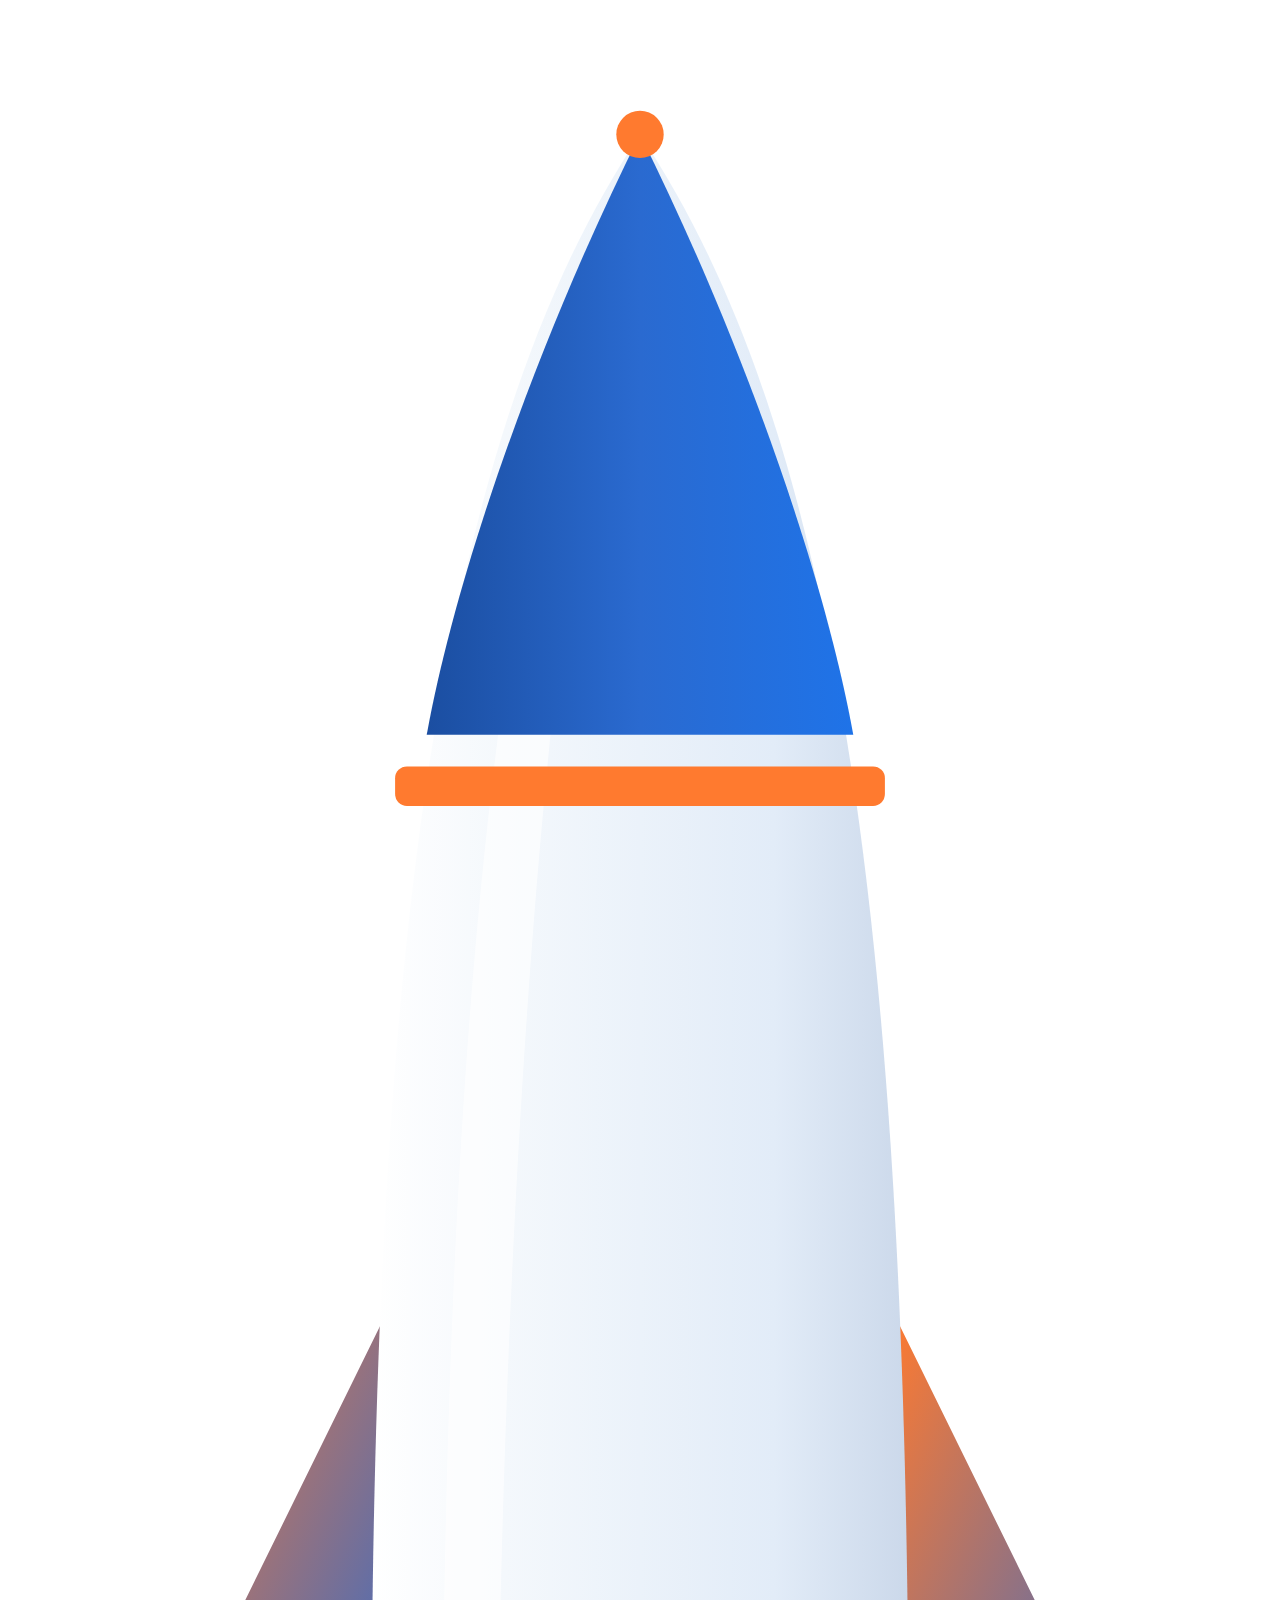
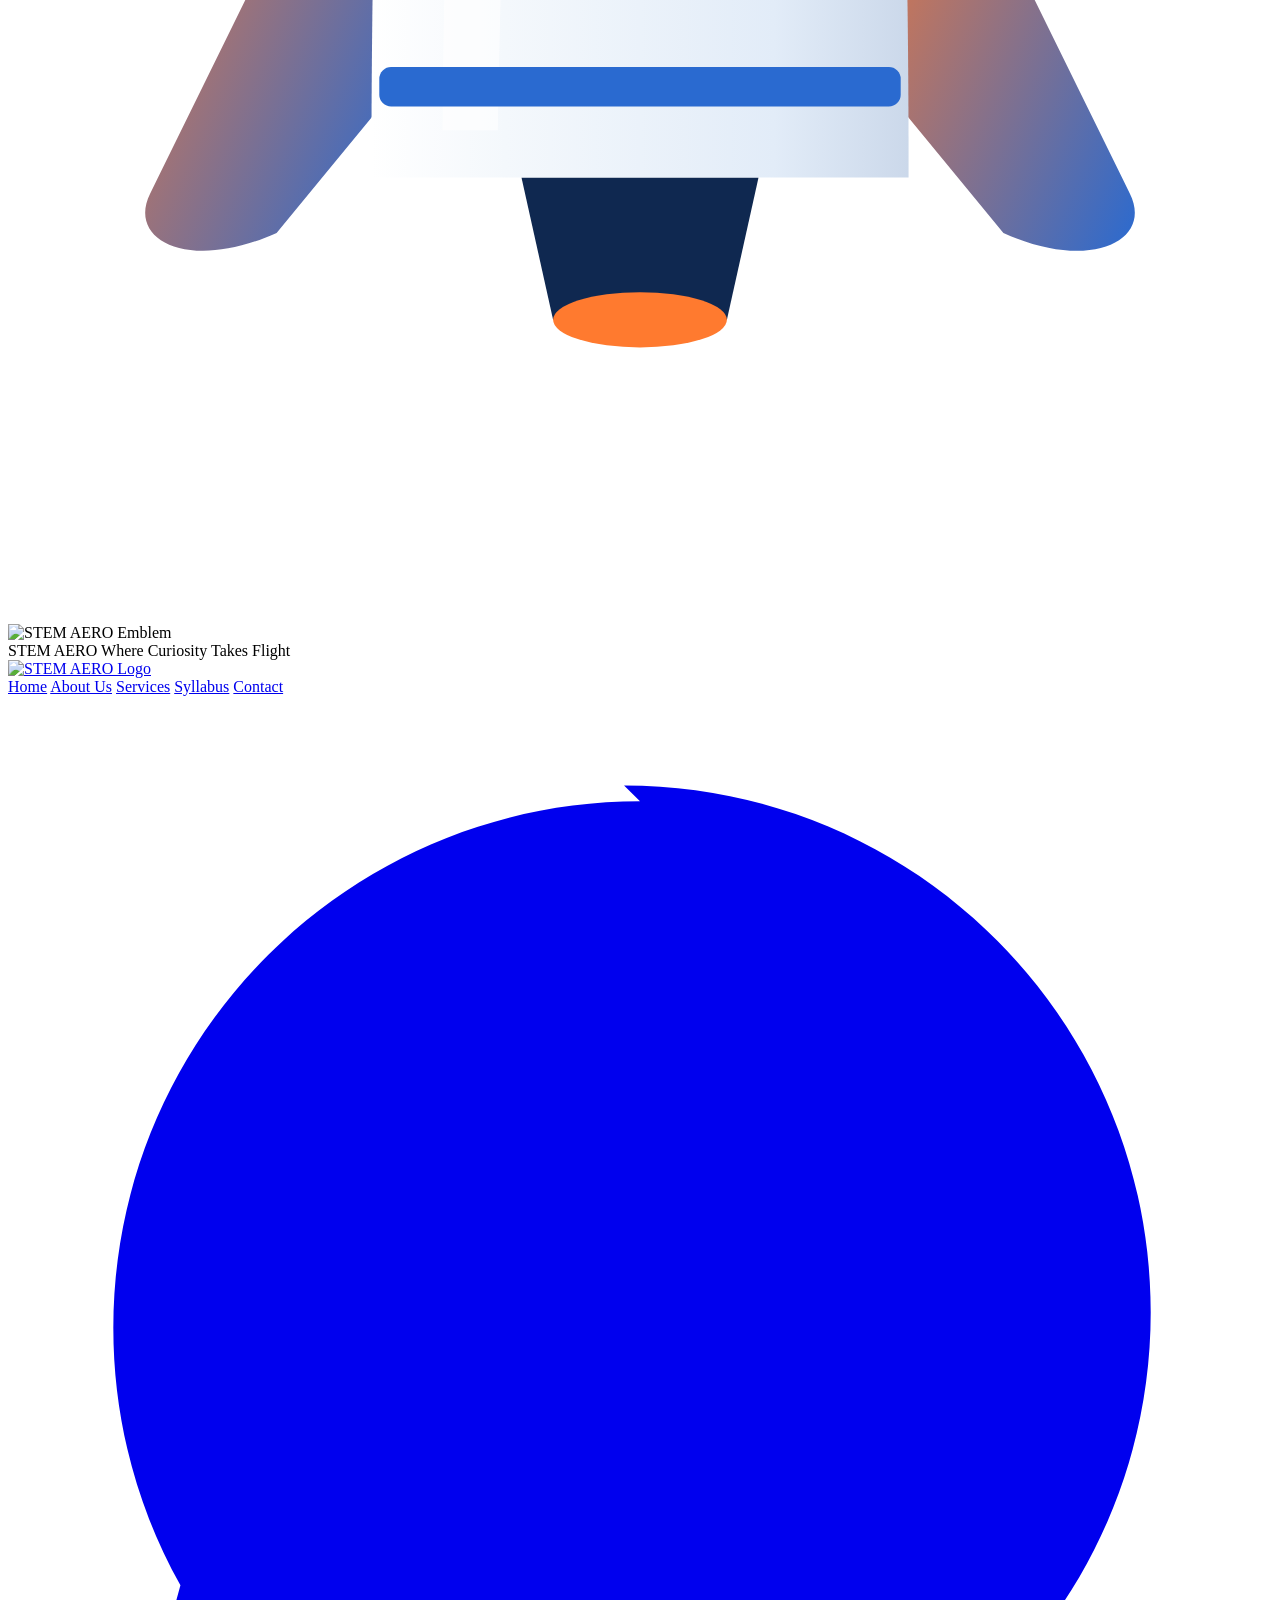
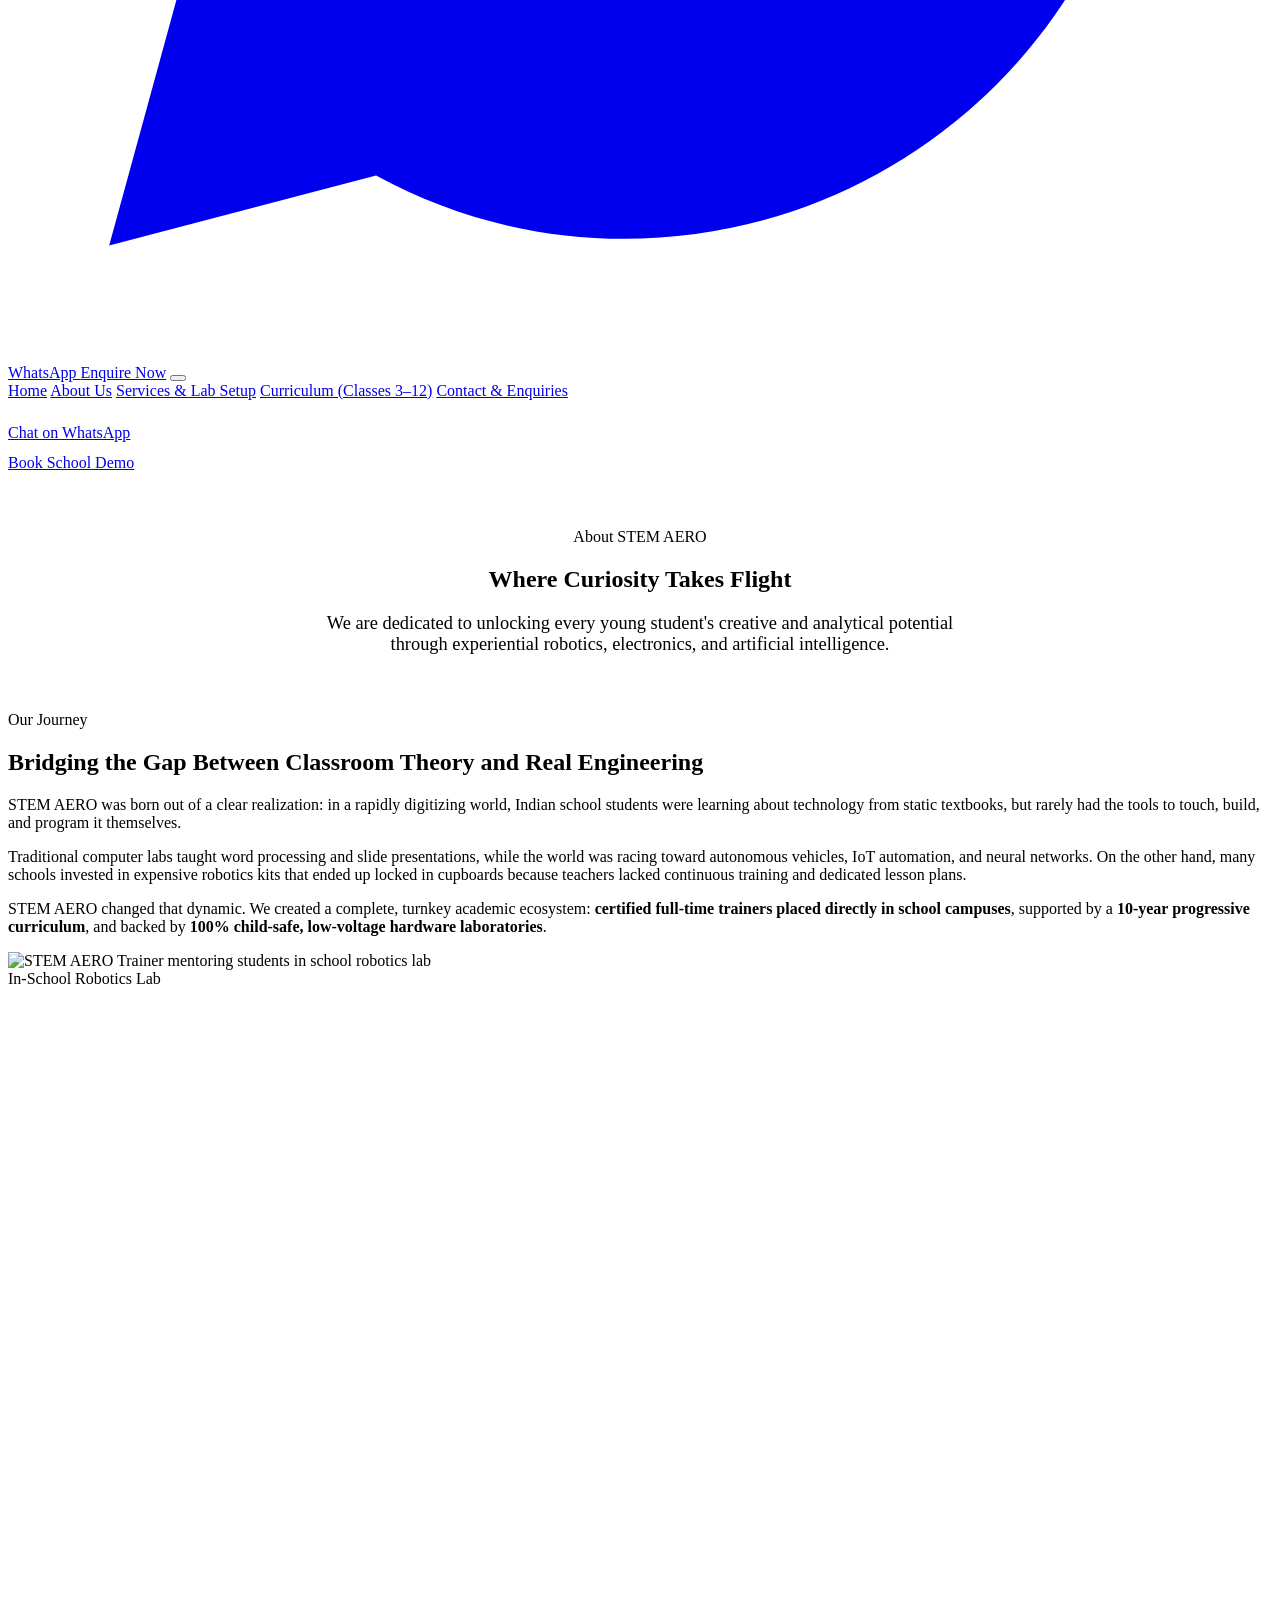
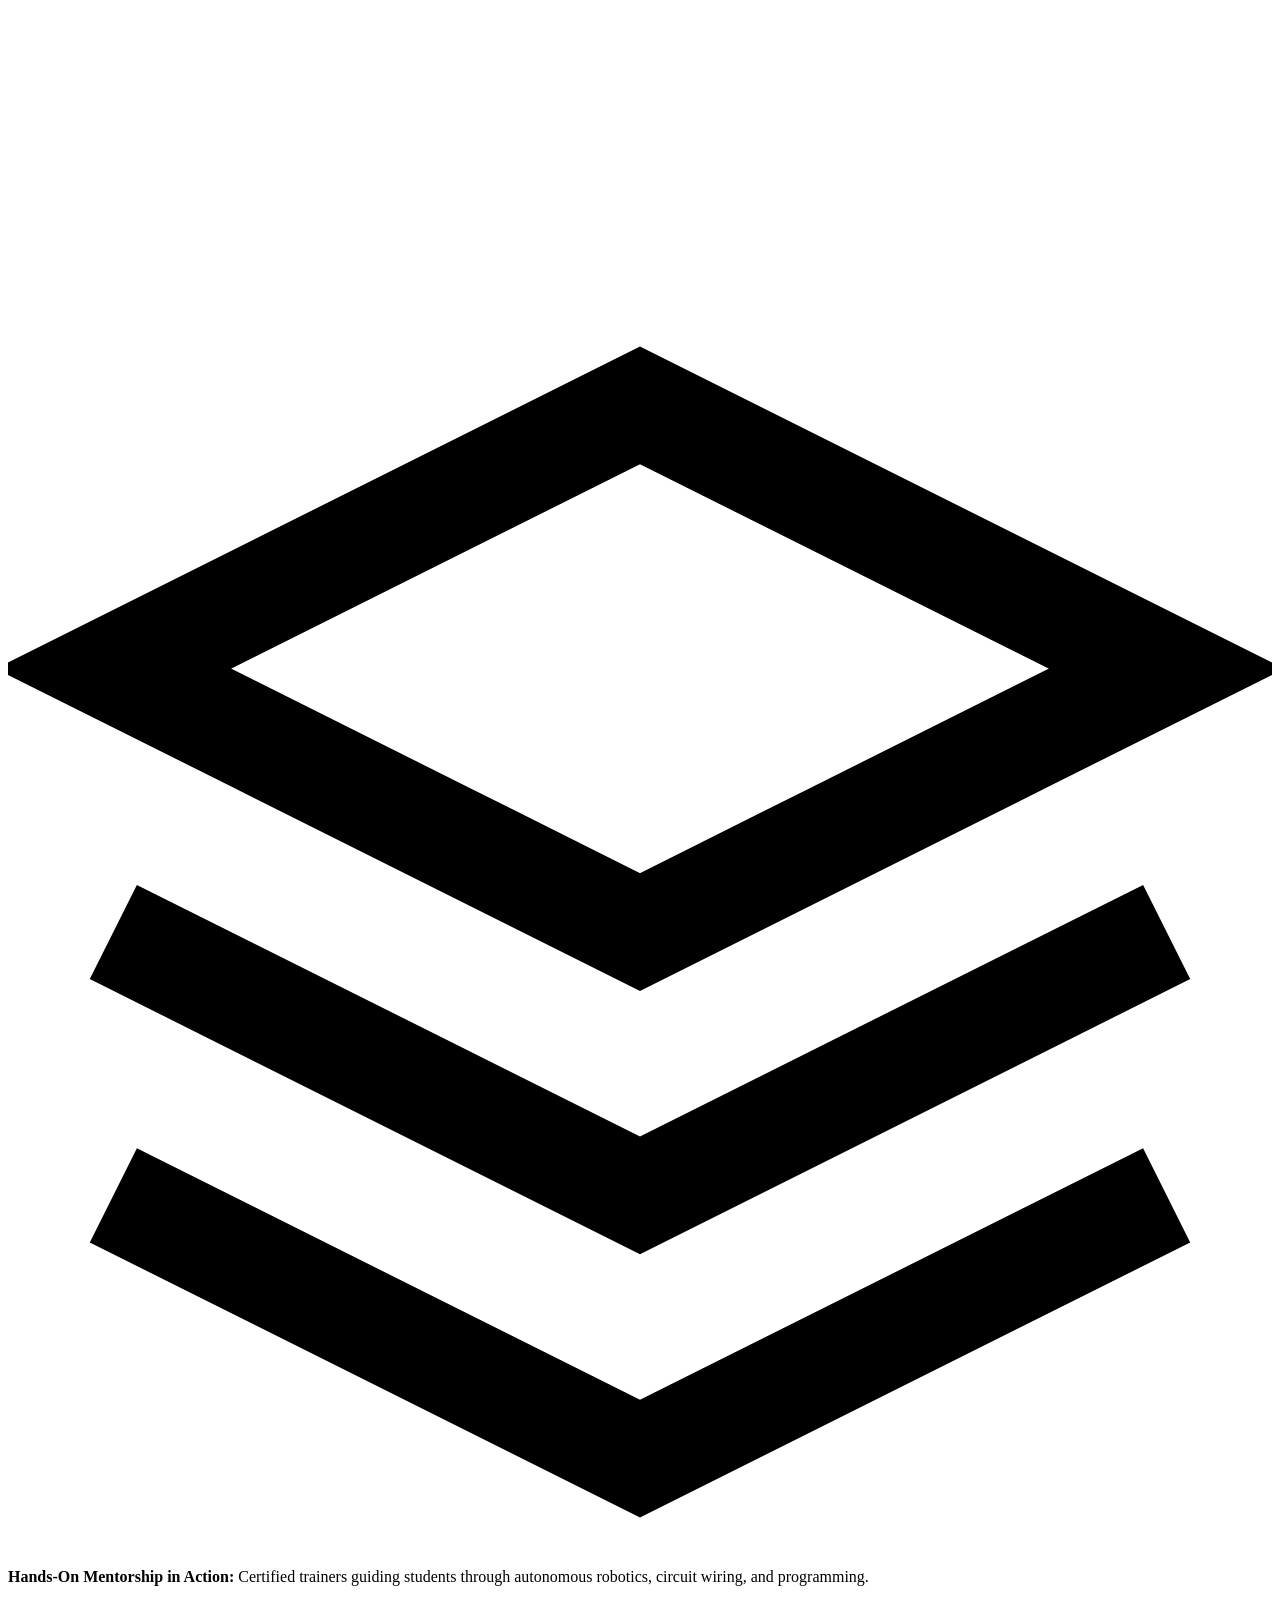
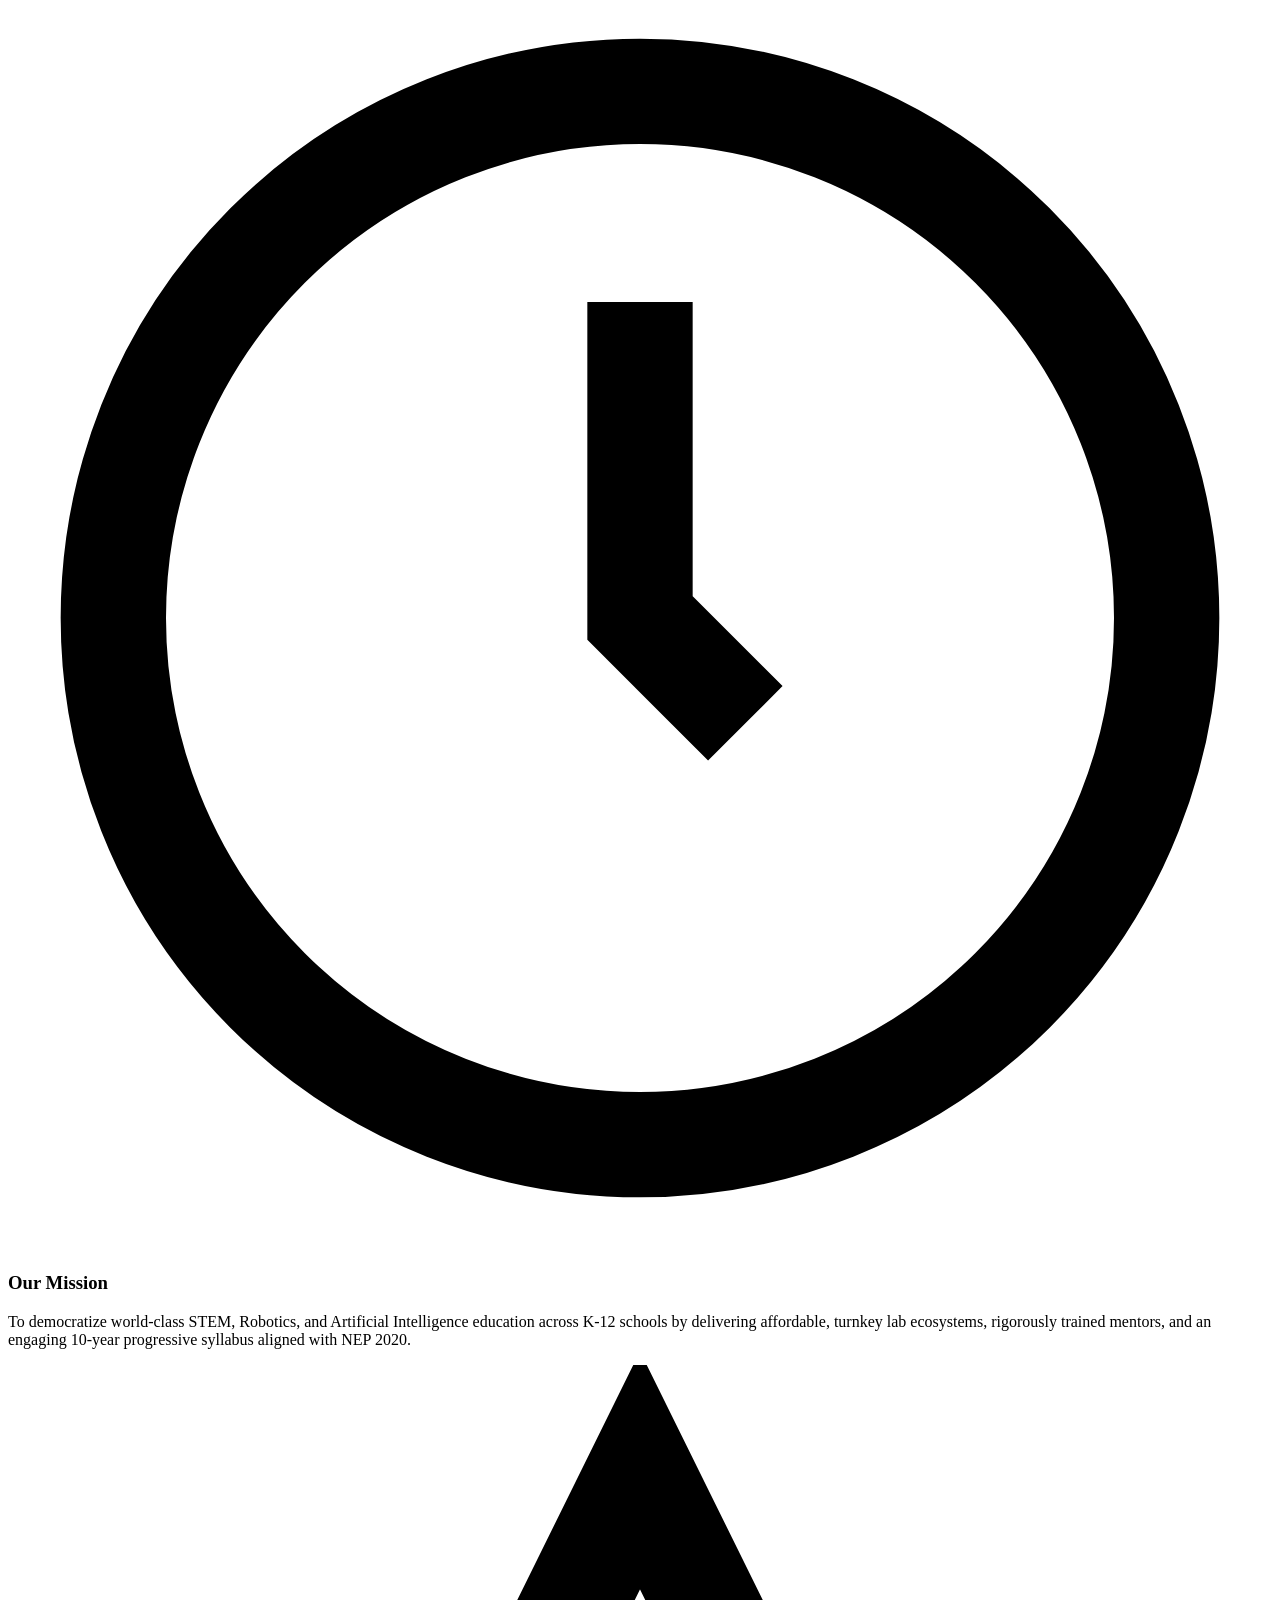
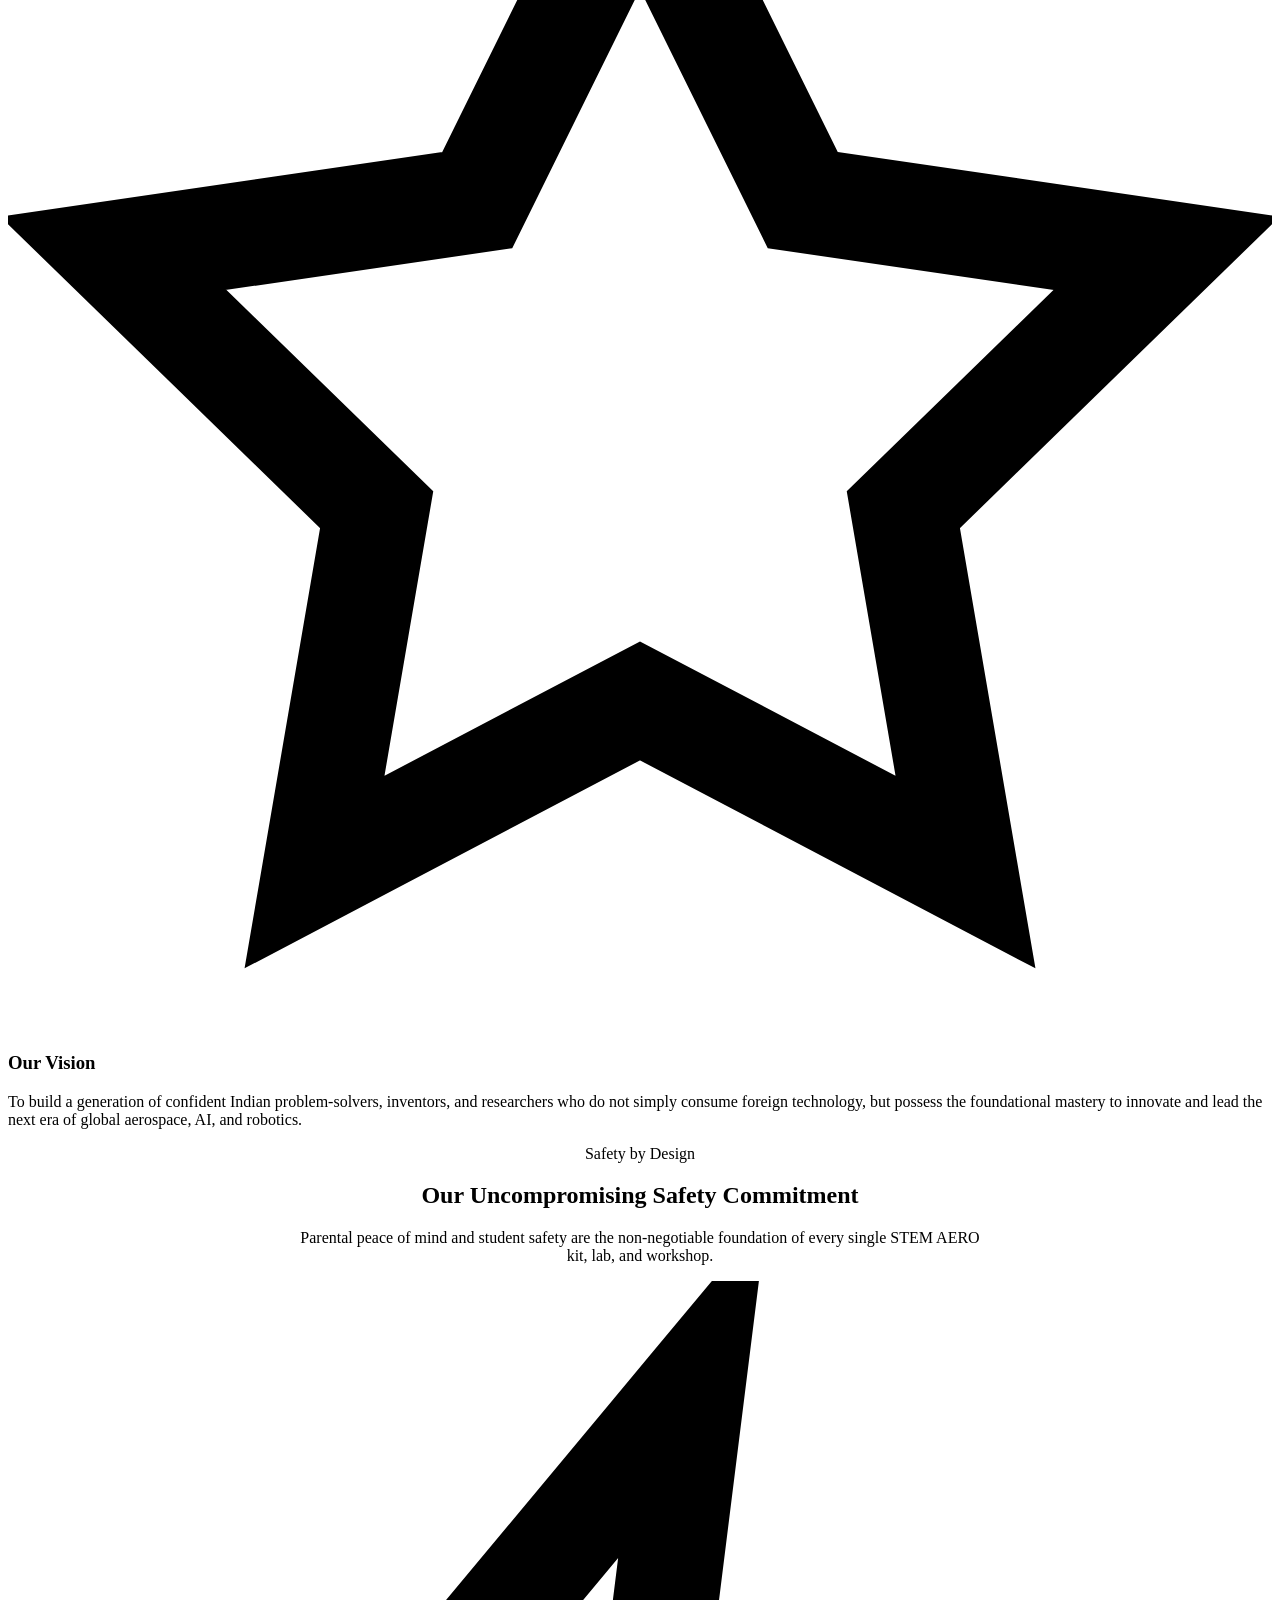
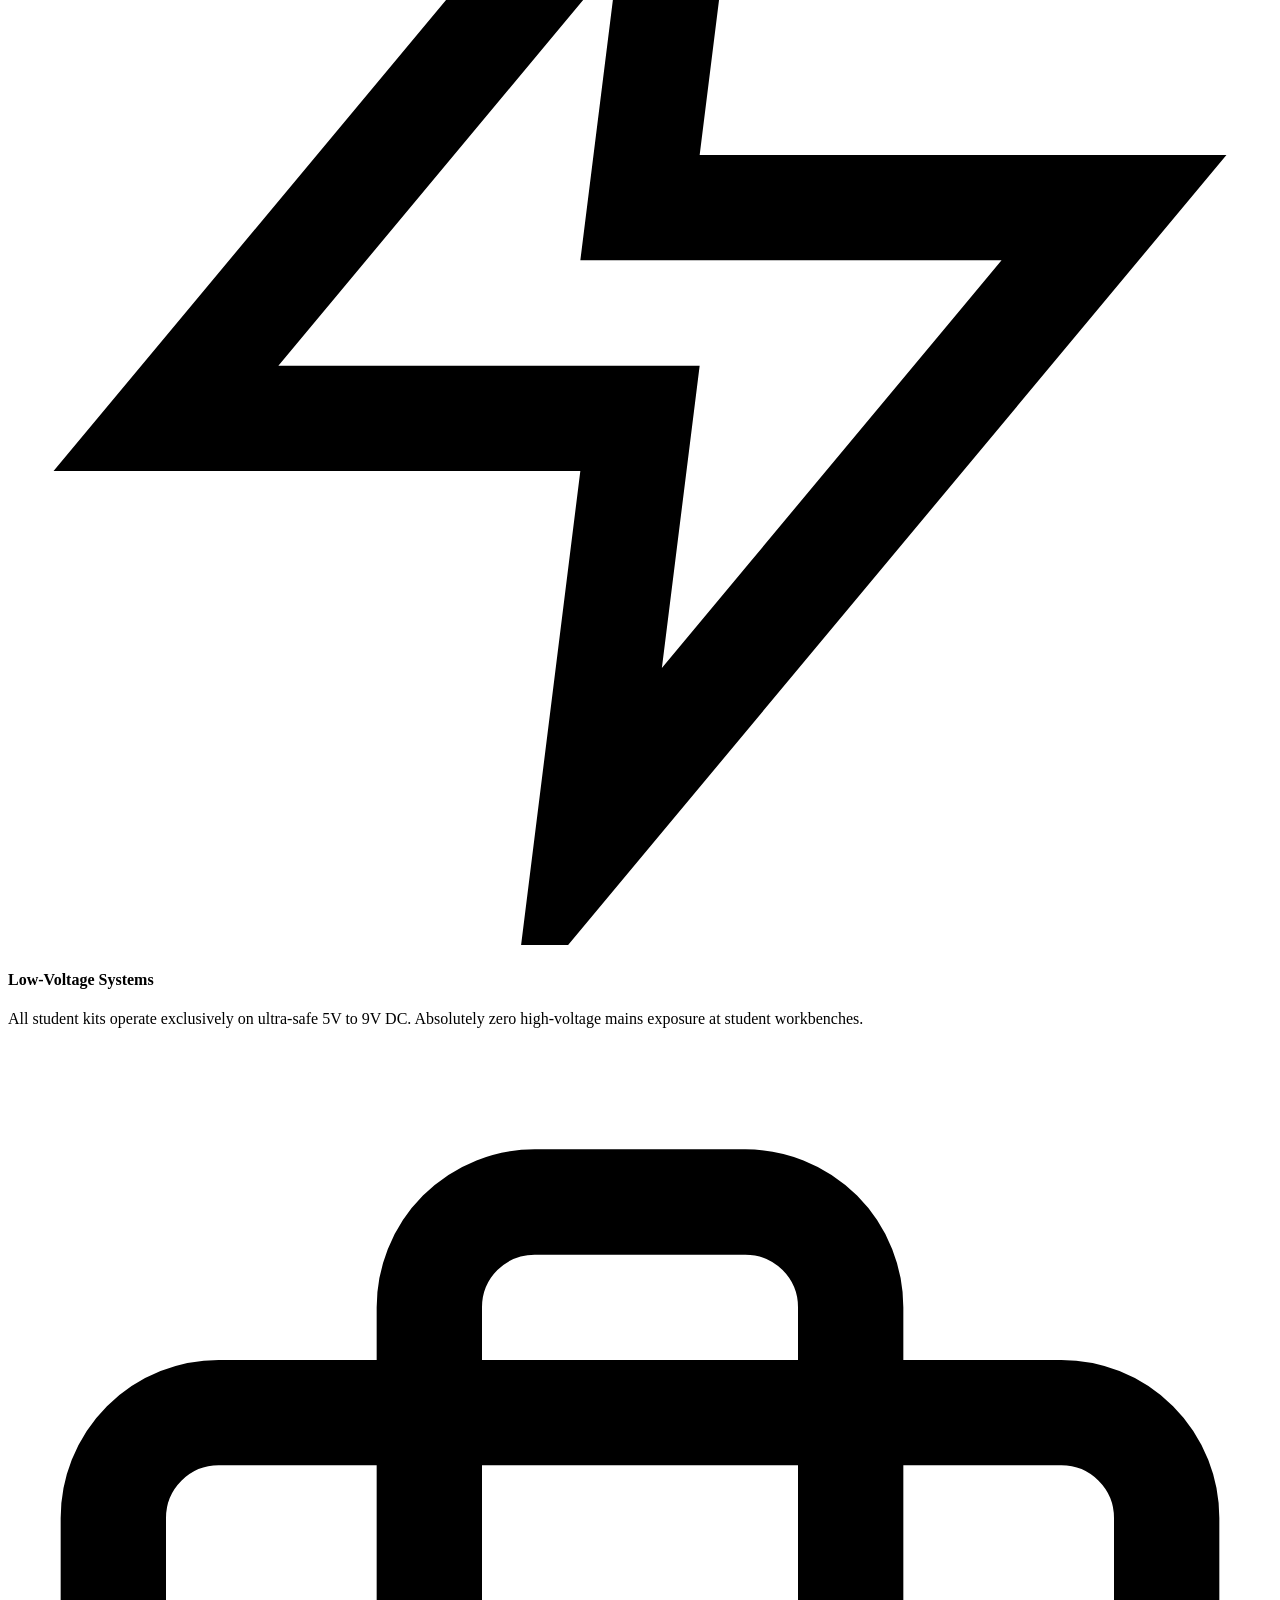
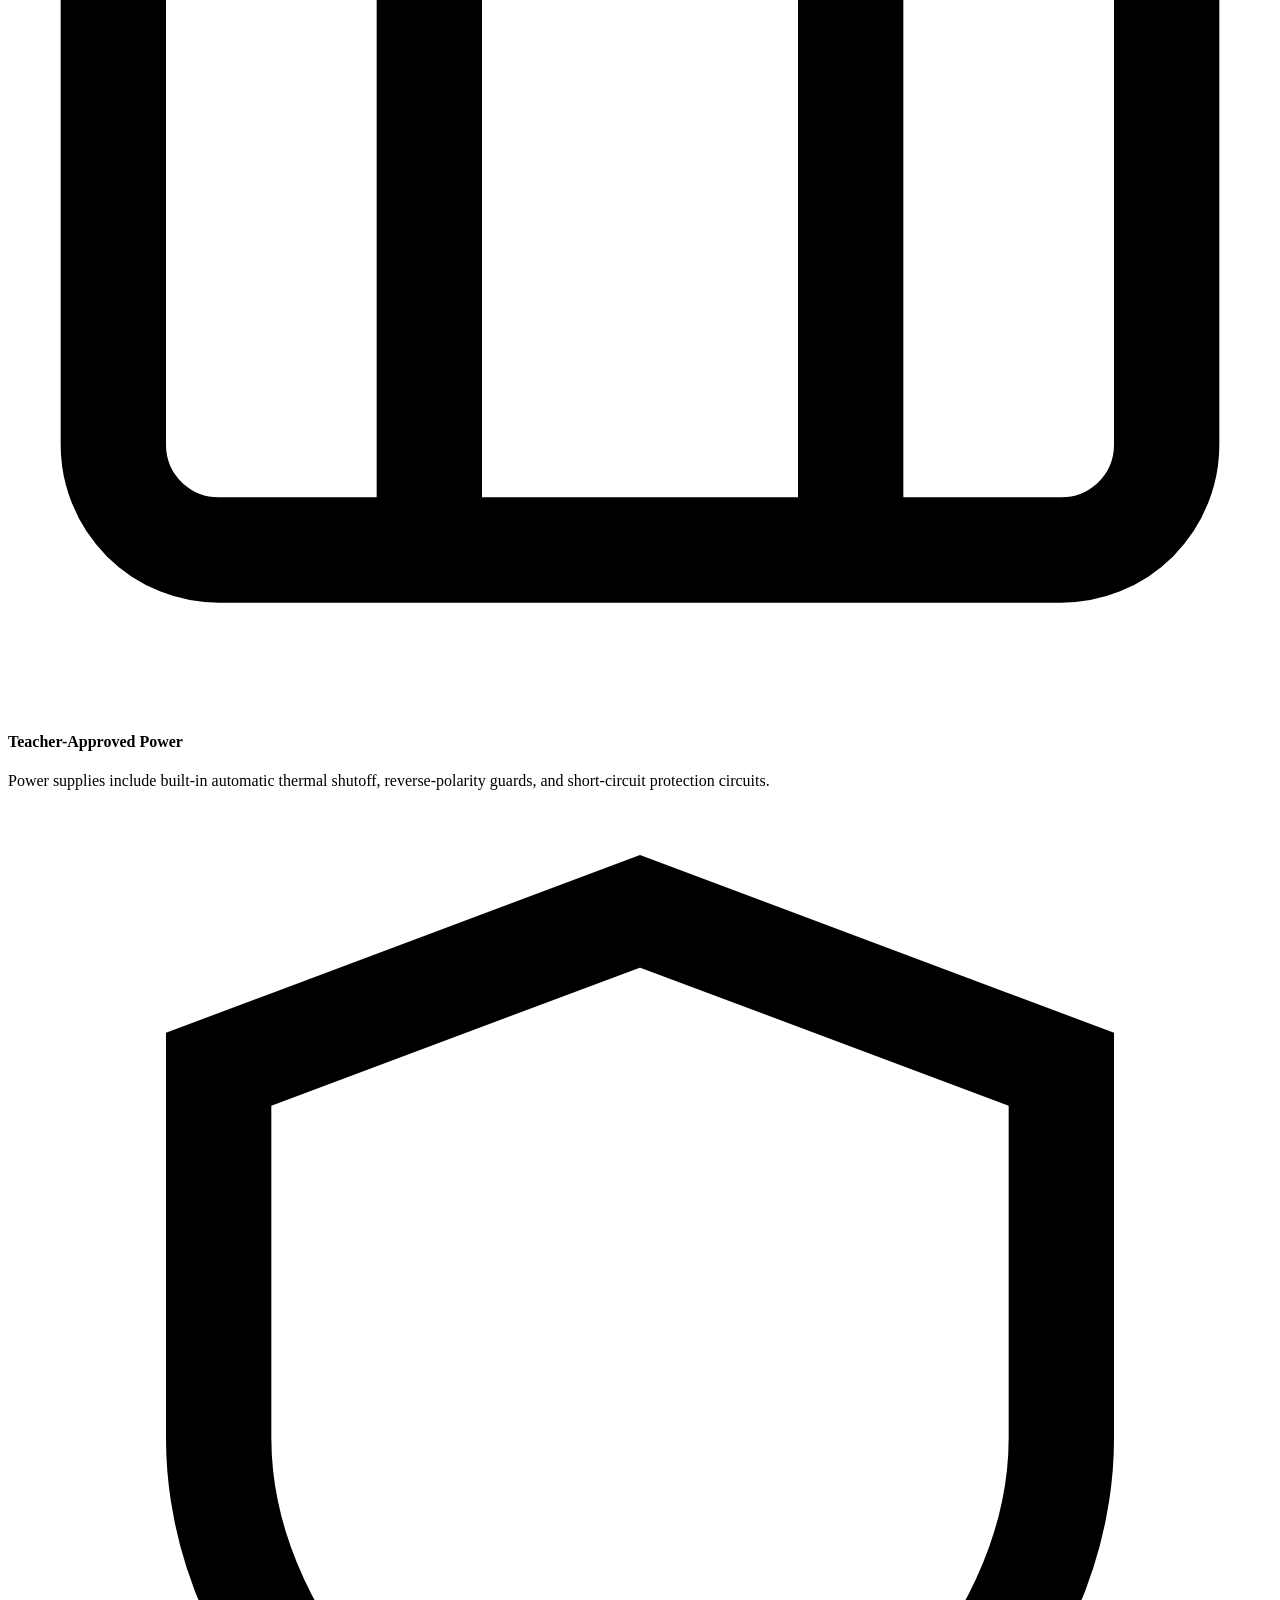
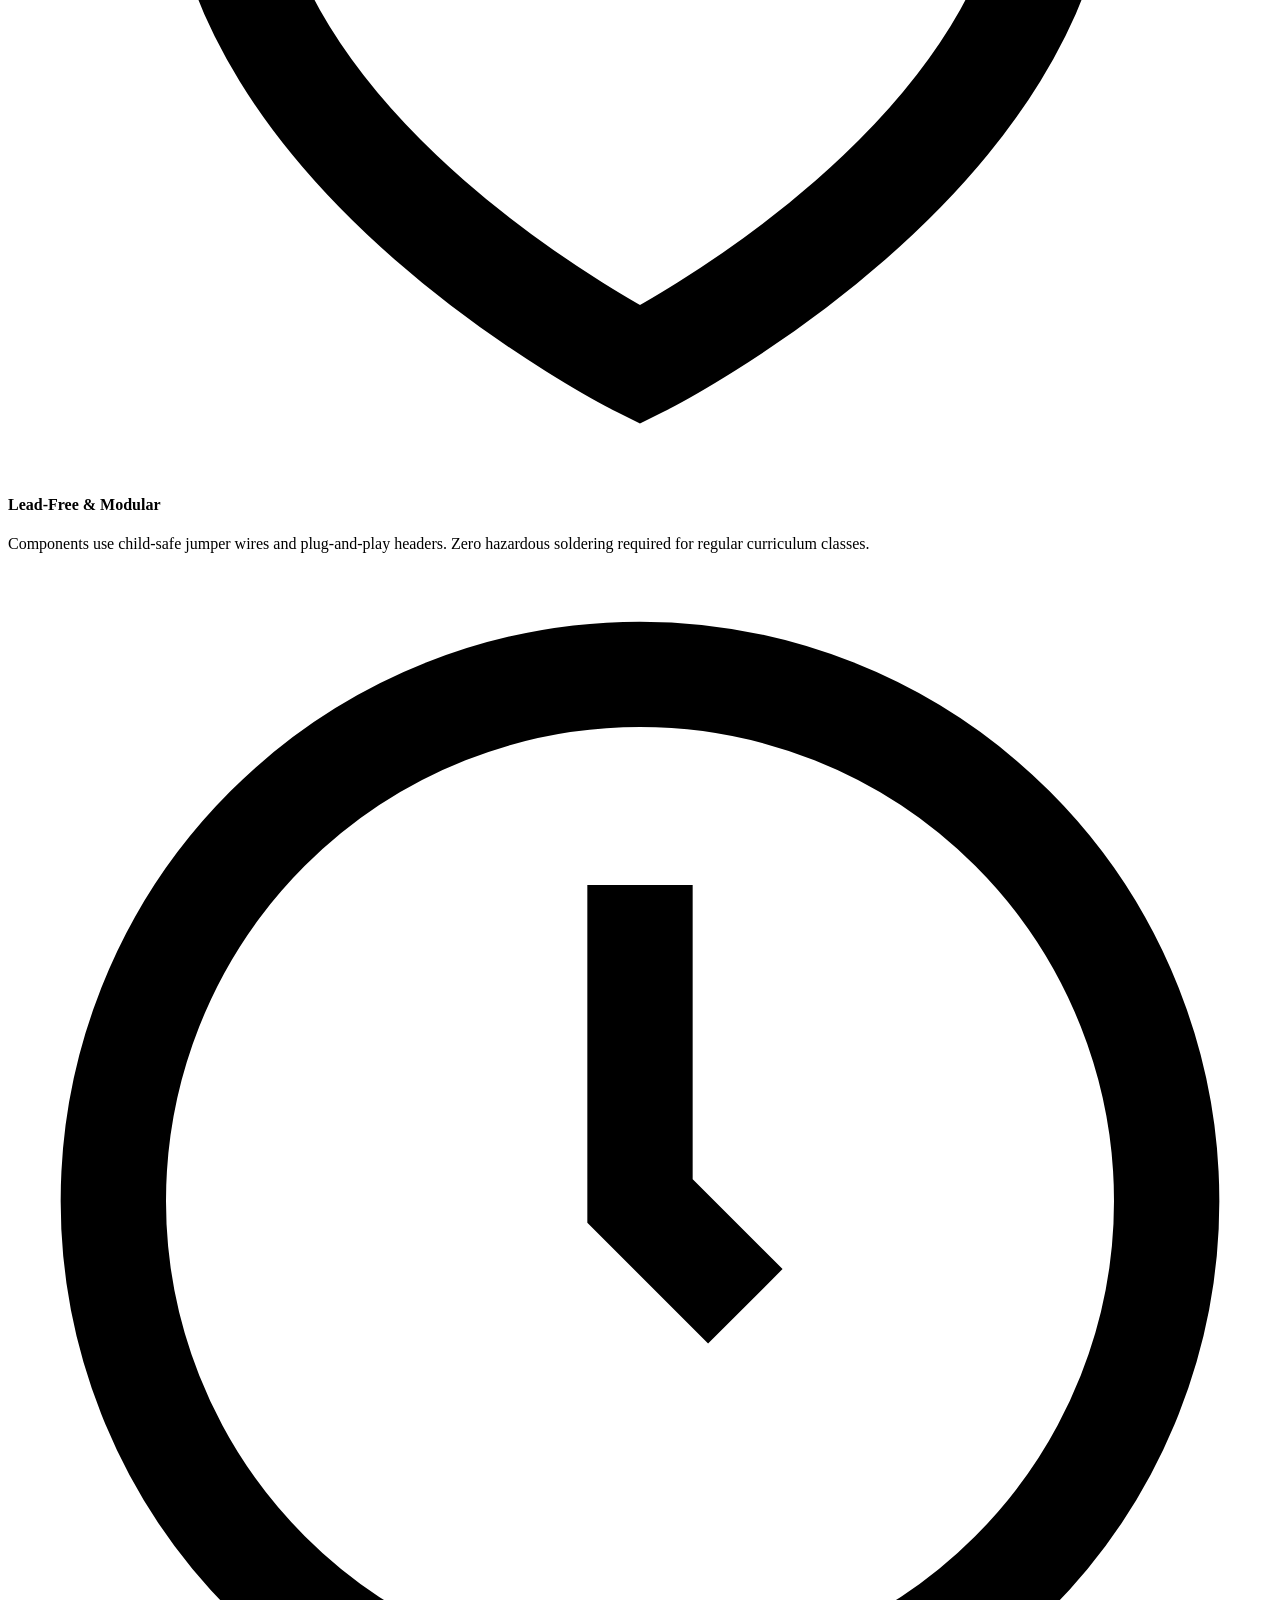
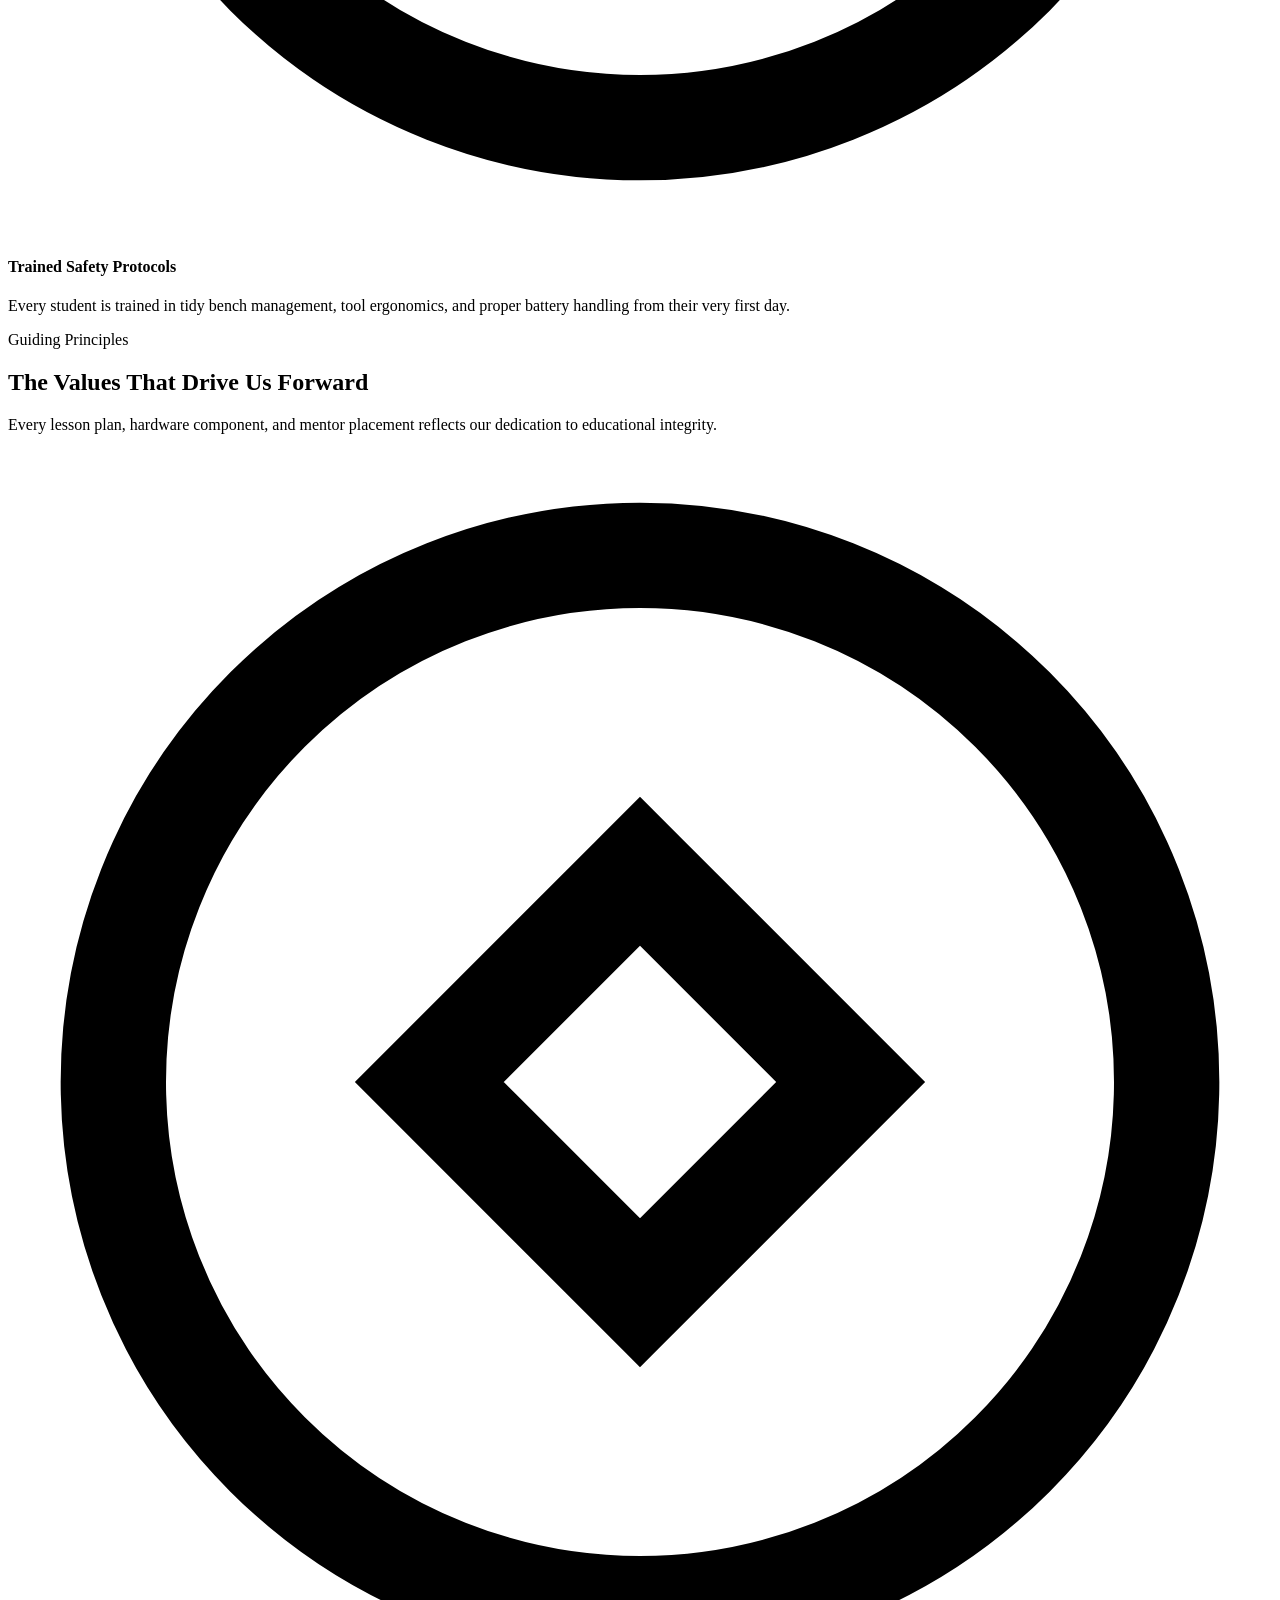
==== about.html @ c4408d40 "Add files via upload" ====
<!DOCTYPE html>
<html lang="en">
<head>
  <meta charset="UTF-8">
  <meta name="viewport" content="width=device-width, initial-scale=1.0">
  <title>About Us | STEM AERO - Where Curiosity Takes Flight</title>
  <meta name="description" content="Learn about STEM AERO's mission, pedagogical vision, safety commitments, and the journey of empowering school students with robotics and AI innovation.">
  <meta name="keywords" content="About STEM AERO, STEM education mission, robotics lab safety, school robotics training, K-12 STEM values">
  <link rel="canonical" href="https://stemaero.online/about.html">

  <!-- Open Graph -->
  <meta property="og:type" content="website">
  <meta property="og:title" content="About STEM AERO | Where Curiosity Takes Flight">
  <meta property="og:description" content="Discover how STEM AERO is transforming K-12 education through safe physical computing, dedicated trainers, and progressive curriculum.">
  <meta property="og:image" content="assets/img/logo.svg">
  <meta property="og:url" content="https://stemaero.online/about.html">

  <!-- Favicon -->
  <link rel="icon" type="image/svg+xml" href="assets/img/logo.svg">

  <!-- Google Fonts -->
  <link rel="preconnect" href="https://fonts.googleapis.com">
  <link rel="preconnect" href="https://fonts.gstatic.com" crossorigin>
  <link href="https://fonts.googleapis.com/css2?family=Inter:wght@400;500;600;700&family=Poppins:wght@600;700;800&display=swap" rel="stylesheet">

  <!-- Custom CSS -->
  <link rel="stylesheet" href="css/style.css">
</head>
<body>

  <!-- ==========================================================================
       PAGE PRELOADER (Simple Rocket Launch with STEM AERO Logo)
       ========================================================================== -->
  <div id="page-preloader" class="page-preloader" aria-hidden="true">
    <div class="rocket-loader-stage">
      <div class="simple-rocket-ship" id="simple-rocket">
        <!-- Thruster Fire at Rocket Base -->
        <div class="rocket-engine-fire">
          <div class="fire-flame-outer"></div>
          <div class="fire-flame-inner"></div>
        </div>

        <!-- Sleek Modern Vector Rocket Ship -->
        <svg class="rocket-svg-graphic" viewBox="0 0 160 280" xmlns="http://www.w3.org/2000/svg">
          <defs>
            <linearGradient id="rocketBodyGrad" x1="0%" y1="0%" x2="100%" y2="0%">
              <stop offset="0%" stop-color="#FFFFFF"/>
              <stop offset="25%" stop-color="#F4F8FC"/>
              <stop offset="75%" stop-color="#E2ECF8"/>
              <stop offset="100%" stop-color="#CBD8EA"/>
            </linearGradient>
            <linearGradient id="rocketNoseGrad" x1="0%" y1="0%" x2="100%" y2="0%">
              <stop offset="0%" stop-color="#1B4EA1"/>
              <stop offset="50%" stop-color="#2A6AD0"/>
              <stop offset="100%" stop-color="#1F73E8"/>
            </linearGradient>
            <linearGradient id="rocketFinGrad" x1="0%" y1="0%" x2="100%" y2="100%">
              <stop offset="0%" stop-color="#FF7A2F"/>
              <stop offset="100%" stop-color="#2A6AD0"/>
            </linearGradient>
          </defs>

          <!-- Modern Swept Delta Fins -->
          <path d="M 48 165 L 18 226 C 15 232, 23 236, 34 231 L 48 214 Z" fill="url(#rocketFinGrad)"/>
          <path d="M 112 165 L 142 226 C 145 232, 137 236, 126 231 L 112 214 Z" fill="url(#rocketFinGrad)"/>

          <!-- Engine Thruster Nozzle -->
          <path d="M 65 224 L 95 224 L 91 242 L 69 242 Z" fill="#0F2850"/>
          <ellipse cx="80" cy="242" rx="11" ry="3.5" fill="#FF7A2F"/>

          <!-- Slender Modern Fuselage Body -->
          <path d="M 80 16 C 56 52, 46 112, 46 224 L 114 224 C 114 112, 104 52, 80 16 Z" fill="url(#rocketBodyGrad)"/>
          
          <!-- Aerodynamic Specular Highlight -->
          <path d="M 80 18 C 66 50, 56 105, 55 218 L 62 218 C 64 105, 73 50, 80 18 Z" fill="#FFFFFF" opacity="0.65"/>

          <!-- Sharp Needle Nose Cone -->
          <path d="M 80 16 C 68 40, 57 70, 53 92 L 107 92 C 103 70, 92 40, 80 16 Z" fill="url(#rocketNoseGrad)"/>
          <circle cx="80" cy="16" r="3" fill="#FF7A2F"/>

          <!-- Modern Minimalist Accent Rings -->
          <rect x="49" y="96" width="62" height="5" rx="1.5" fill="#FF7A2F"/>
          <rect x="47" y="210" width="66" height="5" rx="1.5" fill="#2A6AD0"/>
        </svg>

        <!-- STEM AERO Emblem Badge on Rocket Fuselage -->
        <div class="rocket-fuselage-badge">
          <img src="assets/img/only_logo.svg" alt="STEM AERO Emblem" class="rocket-badge-logo">
        </div>
      </div>

      <!-- Smoke Burst Ring -->
      <div class="rocket-launch-smoke"></div>

      <!-- Tagline & Brand Caption -->
      <div class="rocket-tagline-text">
        <span class="tagline-brand">STEM AERO</span>
        <span class="tagline-sub">Where Curiosity Takes Flight</span>
      </div>
    </div>
  </div>


  <!-- ==========================================================================
       HEADER & NAVIGATION
       ========================================================================== -->
  <header class="navbar" id="top-navbar">
    <div class="container nav-container">
      <a href="index.html" class="brand-link" aria-label="STEM AERO - Home">
        <img src="assets/img/logo.svg" alt="STEM AERO Logo" class="brand-logo-img" width="160" height="52">
      </a>

      <nav class="nav-links" aria-label="Primary Navigation">
        <a href="index.html" class="nav-item">Home</a>
        <a href="about.html" class="nav-item active">About Us</a>
        <a href="services.html" class="nav-item">Services</a>
        <a href="syllabus.html" class="nav-item">Syllabus</a>
        <a href="contact.html" class="nav-item">Contact</a>
      </nav>

      <div class="nav-actions">
        <a href="https://wa.me/918171695355?text=Hello%20STEM%20AERO%2C%20I%20would%20like%20to%20know%20more%20about%20your%20programs." target="_blank" rel="noopener noreferrer" class="btn btn-whatsapp btn-sm">
          <svg viewBox="0 0 24 24" fill="currentColor"><path d="M12.031 6.172c-3.181 0-5.767 2.586-5.768 5.766-.001 1.298.38 2.27 1.019 3.287l-.582 2.128 2.182-.573c.978.58 1.911.928 3.149.929 3.182 0 5.767-2.587 5.768-5.766.001-3.187-2.575-5.771-5.768-5.771zm3.392 8.244c-.144.405-.837.774-1.17.824-.299.045-.677.063-1.092-.069-.252-.08-.575-.187-.988-.365-1.739-.751-2.874-2.502-2.961-2.617-.087-.116-.708-.941-.708-1.793s.448-1.273.607-1.446c.159-.173.346-.217.462-.217l.332.007c.106.005.249-.04.39.299.144.347.491 1.2.534 1.288.043.087.072.188.014.304-.058.116-.087.188-.173.289l-.26.304c-.087.086-.177.18-.076.354.101.174.449.741.964 1.201.662.591 1.221.774 1.394.861.174.086.275.073.376-.044.101-.116.433-.506.549-.68.116-.173.231-.144.39-.086s1.011.477 1.184.564.289.13.332.203c.044.072.044.419-.1.824zm-3.423-12.416c-5.522 0-10 4.478-10 10 0 1.772.463 3.437 1.274 4.885l-1.353 4.943 5.068-1.33c1.402.766 3.003 1.202 4.708 1.202 5.522 0 10-4.478 10-10 0-5.522-4.478-10-10-10z"/></svg>
          WhatsApp
        </a>
        <a href="contact.html" class="btn btn-outline btn-sm">Enquire Now</a>
        <button class="mobile-toggle" aria-label="Toggle mobile menu" aria-expanded="false">
          <span></span>
          <span></span>
          <span></span>
        </button>
      </div>
    </div>

    <!-- Mobile Drawer -->
    <div class="mobile-menu-drawer" aria-label="Mobile Navigation">
      <a href="index.html" class="nav-item">Home</a>
      <a href="about.html" class="nav-item active">About Us</a>
      <a href="services.html" class="nav-item">Services & Lab Setup</a>
      <a href="syllabus.html" class="nav-item">Curriculum (Classes 3–12)</a>
      <a href="contact.html" class="nav-item">Contact & Enquiries</a>
      <div style="margin-top: 1.5rem; display: flex; flex-direction: column; gap: 0.75rem;">
        <a href="https://wa.me/918171695355" target="_blank" rel="noopener noreferrer" class="btn btn-whatsapp">Chat on WhatsApp</a>
        <a href="contact.html" class="btn btn-primary">Book School Demo</a>
      </div>
    </div>
  </header>

  <!-- ==========================================================================
       MAIN CONTENT: ABOUT STEM AERO
       ========================================================================== -->
  <main id="main-content">
    <!-- Breadcrumb & Header Banner -->
    <section class="section section-tint" style="padding-top: 3.5rem; padding-bottom: 3.5rem;">
      <div class="container text-center" style="text-align: center;">
        <span class="badge badge-blue">About STEM AERO</span>
        <h1>Where Curiosity Takes Flight</h1>
        <p style="max-width: 680px; margin: 0 auto; font-size: 1.15rem; color: var(--text-body);">
          We are dedicated to unlocking every young student's creative and analytical potential through experiential robotics, electronics, and artificial intelligence.
        </p>
      </div>
    </section>

    <!-- The Origin Story -->
    <section class="section" aria-label="The STEM AERO Story">
      <div class="container">
        <div class="story-grid">
          <div>
            <span class="badge badge-orange">Our Journey</span>
            <h2>Bridging the Gap Between Classroom Theory and Real Engineering</h2>
            <p class="story-lead">
              STEM AERO was born out of a clear realization: in a rapidly digitizing world, Indian school students were learning about technology from static textbooks, but rarely had the tools to touch, build, and program it themselves.
            </p>
            <p>
              Traditional computer labs taught word processing and slide presentations, while the world was racing toward autonomous vehicles, IoT automation, and neural networks. On the other hand, many schools invested in expensive robotics kits that ended up locked in cupboards because teachers lacked continuous training and dedicated lesson plans.
            </p>
            <p>
              STEM AERO changed that dynamic. We created a complete, turnkey academic ecosystem: <strong>certified full-time trainers placed directly in school campuses</strong>, supported by a <strong>10-year progressive curriculum</strong>, and backed by <strong>100% child-safe, low-voltage hardware laboratories</strong>.
            </p>
          </div>

          <!-- Real Action Photography: School Workshop Action -->
          <div>
            <div class="real-photo-card">
              <div class="real-photo-frame" style="aspect-ratio: 4/3;">
                <img src="assets/img/stem-lab-mentorship.jpg" alt="STEM AERO Trainer mentoring students in school robotics lab" class="real-photo-img" width="700" height="525" loading="lazy">
                <div class="real-photo-badge">
                  <span class="badge-live-pulse"></span>
                  <span>In-School Robotics Lab</span>
                </div>
              </div>
              <div class="real-photo-caption">
                <svg viewBox="0 0 24 24" fill="none" stroke="currentColor" stroke-width="2"><path d="M12 2L2 7l10 5 10-5-10-5z"></path><path d="M2 17l10 5 10-5"></path><path d="M2 12l10 5 10-5"></path></svg>
                <span><strong>Hands-On Mentorship in Action:</strong> Certified trainers guiding students through autonomous robotics, circuit wiring, and programming.</span>
              </div>
            </div>
          </div>
        </div>

        <!-- Mission & Vision Cards -->
        <div class="mission-vision-grid">
          <div class="mv-card mission">
            <div class="mv-icon">
              <svg viewBox="0 0 24 24" fill="none" stroke="currentColor" stroke-width="2"><circle cx="12" cy="12" r="10"></circle><polyline points="12 6 12 12 14 14"></polyline></svg>
            </div>
            <h3>Our Mission</h3>
            <p>
              To democratize world-class STEM, Robotics, and Artificial Intelligence education across K-12 schools by delivering affordable, turnkey lab ecosystems, rigorously trained mentors, and an engaging 10-year progressive syllabus aligned with NEP 2020.
            </p>
          </div>

          <div class="mv-card vision">
            <div class="mv-icon">
              <svg viewBox="0 0 24 24" fill="none" stroke="currentColor" stroke-width="2"><polygon points="12 2 15.09 8.26 22 9.27 17 14.14 18.18 21.02 12 17.77 5.82 21.02 7 14.14 2 9.27 8.91 8.26 12 2"></polygon></svg>
            </div>
            <h3>Our Vision</h3>
            <p>
              To build a generation of confident Indian problem-solvers, inventors, and researchers who do not simply consume foreign technology, but possess the foundational mastery to innovate and lead the next era of global aerospace, AI, and robotics.
            </p>
          </div>
        </div>
      </div>
    </section>

    <!-- ==========================================================================
       SAFETY COMMITMENT (Crucial Section)
       ========================================================================== -->
    <section class="section section-tint" id="safety-commitment" aria-label="Lab Safety Standards">
      <div class="container">
        <div class="safety-box">
          <div style="text-align: center; max-width: 680px; margin: 0 auto;">
            <span class="badge badge-blue">Safety by Design</span>
            <h2>Our Uncompromising Safety Commitment</h2>
            <p style="color: var(--text-body);">
              Parental peace of mind and student safety are the non-negotiable foundation of every single STEM AERO kit, lab, and workshop.
            </p>
          </div>

          <div class="safety-grid">
            <div class="safety-card">
              <div class="safety-card-icon">
                <svg viewBox="0 0 24 24" fill="none" stroke="currentColor" stroke-width="2"><path d="M13 2L3 14h9l-1 8 10-12h-9l1-8z"></path></svg>
              </div>
              <h4 class="safety-card-title">Low-Voltage Systems</h4>
              <p class="safety-card-desc">All student kits operate exclusively on ultra-safe 5V to 9V DC. Absolutely zero high-voltage mains exposure at student workbenches.</p>
            </div>

            <div class="safety-card">
              <div class="safety-card-icon">
                <svg viewBox="0 0 24 24" fill="none" stroke="currentColor" stroke-width="2"><rect x="2" y="7" width="20" height="14" rx="2" ry="2"></rect><path d="M16 21V5a2 2 0 0 0-2-2h-4a2 2 0 0 0-2 2v16"></path></svg>
              </div>
              <h4 class="safety-card-title">Teacher-Approved Power</h4>
              <p class="safety-card-desc">Power supplies include built-in automatic thermal shutoff, reverse-polarity guards, and short-circuit protection circuits.</p>
            </div>

            <div class="safety-card">
              <div class="safety-card-icon">
                <svg viewBox="0 0 24 24" fill="none" stroke="currentColor" stroke-width="2"><path d="M12 22s8-4 8-10V5l-8-3-8 3v7c0 6 8 10 8 10z"></path></svg>
              </div>
              <h4 class="safety-card-title">Lead-Free & Modular</h4>
              <p class="safety-card-desc">Components use child-safe jumper wires and plug-and-play headers. Zero hazardous soldering required for regular curriculum classes.</p>
            </div>

            <div class="safety-card">
              <div class="safety-card-icon">
                <svg viewBox="0 0 24 24" fill="none" stroke="currentColor" stroke-width="2"><circle cx="12" cy="12" r="10"></circle><polyline points="12 6 12 12 14 14"></polyline></svg>
              </div>
              <h4 class="safety-card-title">Trained Safety Protocols</h4>
              <p class="safety-card-desc">Every student is trained in tidy bench management, tool ergonomics, and proper battery handling from their very first day.</p>
            </div>
          </div>
        </div>
      </div>
    </section>

    <!-- Core Values -->
    <section class="section" aria-label="Core Values">
      <div class="container">
        <div class="section-header">
          <span class="badge badge-orange">Guiding Principles</span>
          <h2>The Values That Drive Us Forward</h2>
          <p>Every lesson plan, hardware component, and mentor placement reflects our dedication to educational integrity.</p>
        </div>

        <div class="values-grid">
          <div class="value-card">
            <div class="value-icon">
              <svg viewBox="0 0 24 24" fill="none" stroke="currentColor" stroke-width="2"><circle cx="12" cy="12" r="10"></circle><polygon points="12 8 8 12 12 16 16 12 12 8"></polygon></svg>
            </div>
            <h4>Curiosity First</h4>
            <p style="color: var(--text-muted); font-size: 0.9rem;">We encourage questions, healthy experimentation, and viewing failed prototypes as the most valuable learning steps.</p>
          </div>

          <div class="value-card">
            <div class="value-icon">
              <svg viewBox="0 0 24 24" fill="none" stroke="currentColor" stroke-width="2"><path d="M16 21v-2a4 4 0 0 0-4-4H5a4 4 0 0 0-4 4v2"></path><circle cx="9" cy="7" r="4"></circle><polyline points="16 11 18 13 22 9"></polyline></svg>
            </div>
            <h4>Mentorship Excellence</h4>
            <p style="color: var(--text-muted); font-size: 0.9rem;">Our trainers do not merely lecture; they coach, scaffold complex thinking, and inspire children to push boundaries.</p>
          </div>

          <div class="value-card">
            <div class="value-icon">
              <svg viewBox="0 0 24 24" fill="none" stroke="currentColor" stroke-width="2"><circle cx="12" cy="12" r="10"></circle><line x1="2" y1="12" x2="22" y2="12"></line><path d="M12 2a15.3 15.3 0 0 1 4 10 15.3 15.3 0 0 1-4 10 15.3 15.3 0 0 1-4-10 15.3 15.3 0 0 1 4-10z"></path></svg>
            </div>
            <h4>Inclusive Access</h4>
            <p style="color: var(--text-muted); font-size: 0.9rem;">We believe cutting-edge AI and robotics must be accessible to every school and student, not just high-cost metropolitan institutes.</p>
          </div>
        </div>
      </div>
    </section>

    <!-- Real Action Photography: Team & Lab Setup -->
    <div class="container" style="margin-bottom: 4rem;">
      <div class="real-photo-card">
        <div class="real-photo-frame" style="aspect-ratio: 16/9; max-height: 480px;">
          <img src="assets/img/stem-academic-team.jpg" alt="STEM AERO Academic Mentors and Innovation Lab Setup" class="real-photo-img" width="1200" height="675" loading="lazy">
          <div class="real-photo-badge">
            <span class="badge-live-pulse"></span>
            <span>Certified STEM Mentors</span>
          </div>
        </div>
        <div class="real-photo-caption">
          <svg viewBox="0 0 24 24" fill="none" stroke="currentColor" stroke-width="2"><path d="M17 21v-2a4 4 0 0 0-4-4H5a4 4 0 0 0-4 4v2"></path><circle cx="9" cy="7" r="4"></circle><path d="M23 21v-2a4 4 0 0 0-3-3.87"></path><path d="M16 3.13a4 4 0 0 1 0 7.75"></path></svg>
          <span><strong>STEM AERO Academic Engineering Team:</strong> Full-time certified robotics mentors dedicated to empowering school students with hands-on innovation.</span>
        </div>
      </div>
    </div>

    <!-- Final CTA Banner -->
    <section class="section" style="padding-top: 0;">
      <div class="container">
        <div class="cta-banner-card">
          <span class="badge badge-white">Transform Your School</span>
          <h2>Ready to Ignite Innovation in Your Classrooms?</h2>
          <p>Book an interactive demo session with our academic team or talk directly on WhatsApp to learn how our trainers can support your school this academic year.</p>
          <div class="cta-banner-actions">
            <a href="https://wa.me/918171695355?text=Hello%20STEM%20AERO%2C%20I%20would%20like%20to%20schedule%20a%20discussion%20about%20bringing%20your%20programs%20to%20our%20school." target="_blank" rel="noopener noreferrer" class="btn btn-whatsapp btn-lg">
              <svg viewBox="0 0 24 24" fill="currentColor"><path d="M12.031 6.172c-3.181 0-5.767 2.586-5.768 5.766-.001 1.298.38 2.27 1.019 3.287l-.582 2.128 2.182-.573c.978.58 1.911.928 3.149.929 3.182 0 5.767-2.587 5.768-5.766.001-3.187-2.575-5.771-5.768-5.771zm3.392 8.244c-.144.405-.837.774-1.17.824-.299.045-.677.063-1.092-.069-.252-.08-.575-.187-.988-.365-1.739-.751-2.874-2.502-2.961-2.617-.087-.116-.708-.941-.708-1.793s.448-1.273.607-1.446c.159-.173.346-.217.462-.217l.332.007c.106.005.249-.04.39.299.144.347.491 1.2.534 1.288.043.087.072.188.014.304-.058.116-.087.188-.173.289l-.26.304c-.087.086-.177.18-.076.354.101.174.449.741.964 1.201.662.591 1.221.774 1.394.861.174.086.275.073.376-.044.101-.116.433-.506.549-.68.116-.173.231-.144.39-.086s1.011.477 1.184.564.289.13.332.203c.044.072.044.419-.1.824zm-3.423-12.416c-5.522 0-10 4.478-10 10 0 1.772.463 3.437 1.274 4.885l-1.353 4.943 5.068-1.33c1.402.766 3.003 1.202 4.708 1.202 5.522 0 10-4.478 10-10 0-5.522-4.478-10-10-10z"/></svg>
              Chat on WhatsApp
            </a>
            <a href="contact.html" class="btn btn-outline-white btn-lg">Submit School Enquiry</a>
          </div>
        </div>
      </div>
    </section>
  </main>

  <!-- ==========================================================================
       FOOTER
       ========================================================================== -->
  <footer class="footer">
    <div class="container">
      <div class="footer-grid">
        <div class="footer-brand">
          <a href="index.html" aria-label="STEM AERO Home">
            <img src="assets/img/logo.svg" alt="STEM AERO Logo" class="brand-logo-img" width="160" height="52">
          </a>
          <p class="footer-tagline">"Where Curiosity Takes Flight"</p>
          <p class="footer-desc">
            Empowering K-12 schools across India with hands-on robotics, progressive AI curriculum, certified faculty, and turnkey innovation labs.
          </p>
          <div style="display: flex; gap: 0.5rem; flex-wrap: wrap;">
            <span class="badge badge-white" style="font-size: 0.725rem; margin-bottom: 0;">ATL Style Labs</span>
            <span class="badge badge-white" style="font-size: 0.725rem; margin-bottom: 0;">5V Safe Hardware</span>
          </div>
        </div>

        <div>
          <h4 class="footer-heading">Quick Links</h4>
          <ul class="footer-links-list">
            <li class="footer-link-item"><a href="index.html">Home</a></li>
            <li class="footer-link-item"><a href="about.html">About STEM AERO</a></li>
            <li class="footer-link-item"><a href="services.html">Services & Lab Setup</a></li>
            <li class="footer-link-item"><a href="syllabus.html">Curriculum Overview</a></li>
            <li class="footer-link-item"><a href="contact.html">Contact & Enquiries</a></li>
          </ul>
        </div>

        <div>
          <h4 class="footer-heading">Grade Programs</h4>
          <ul class="footer-links-list">
            <li class="footer-link-item"><a href="syllabus.html#class-3">Classes 3–4 (STEM Explorer)</a></li>
            <li class="footer-link-item"><a href="syllabus.html#class-5">Classes 5–6 (Maker & Coder)</a></li>
            <li class="footer-link-item"><a href="syllabus.html#class-7">Classes 7–8 (Robotics & IoT)</a></li>
            <li class="footer-link-item"><a href="syllabus.html#class-9">Classes 9–10 (AI & Robotics)</a></li>
            <li class="footer-link-item"><a href="syllabus.html#class-11">Classes 11–12 (AI Engineer)</a></li>
          </ul>
        </div>

        <div>
          <h4 class="footer-heading">Get in Touch</h4>
          <div class="footer-contact-item">
            <svg viewBox="0 0 24 24" fill="none" stroke="currentColor" stroke-width="2"><path d="M22 16.92v3a2 2 0 0 1-2.18 2 19.79 19.79 0 0 1-8.63-3.07 19.5 19.5 0 0 1-6-6 19.79 19.79 0 0 1-3.07-8.67A2 2 0 0 1 4.11 2h3a2 2 0 0 1 2 1.72 12.84 12.84 0 0 0 .7 2.81 2 2 0 0 1-.45 2.11L8.09 9.91a16 16 0 0 0 6 6l1.27-1.27a2 2 0 0 1 2.11-.45 12.84 12.84 0 0 0 2.81.7A2 2 0 0 1 22 16.92z"></path></svg>
            <a href="https://wa.me/918171695355" target="_blank" rel="noopener noreferrer" style="color: inherit;">+91 81716 95355</a>
          </div>
          <div class="footer-contact-item">
            <svg viewBox="0 0 24 24" fill="none" stroke="currentColor" stroke-width="2"><path d="M4 4h16c1.1 0 2 .9 2 2v12c0 1.1-.9 2-2 2H4c-1.1 0-2-.9-2-2V6c0-1.1.9-2 2-2z"></path><polyline points="22,6 12,13 2,6"></polyline></svg>
            <a href="mailto:info@stemaero.online" style="color: inherit;">info@stemaero.online</a>
          </div>
          <div class="footer-contact-item">
            <svg viewBox="0 0 24 24" fill="none" stroke="currentColor" stroke-width="2"><path d="M21 10c0 7-9 13-9 13s-9-6-9-13a9 9 0 0 1 18 0z"></path><circle cx="12" cy="10" r="3"></circle></svg>
            <span>Serving Schools across Delhi NCR, UP & Expanding Pan-India</span>
          </div>
        </div>
      </div>

      <div class="footer-bottom">
        <p class="footer-bottom-copy">© 2026 STEM AERO. All rights reserved.</p>
        <p class="footer-bottom-copy">Designed for Excellence in Hands-On K-12 STEM Education.</p>
      </div>
    </div>
  </footer>

  <!-- Floating WhatsApp -->
  <a href="https://wa.me/918171695355?text=Hello%20STEM%20AERO%2C%20I%20would%20like%20to%20know%20more%20about%20your%20programs." class="floating-whatsapp" target="_blank" rel="noopener noreferrer" aria-label="Chat with STEM AERO on WhatsApp">
    <svg viewBox="0 0 24 24" fill="currentColor"><path d="M12.031 6.172c-3.181 0-5.767 2.586-5.768 5.766-.001 1.298.38 2.27 1.019 3.287l-.582 2.128 2.182-.573c.978.58 1.911.928 3.149.929 3.182 0 5.767-2.587 5.768-5.766.001-3.187-2.575-5.771-5.768-5.771zm3.392 8.244c-.144.405-.837.774-1.17.824-.299.045-.677.063-1.092-.069-.252-.08-.575-.187-.988-.365-1.739-.751-2.874-2.502-2.961-2.617-.087-.116-.708-.941-.708-1.793s.448-1.273.607-1.446c.159-.173.346-.217.462-.217l.332.007c.106.005.249-.04.39.299.144.347.491 1.2.534 1.288.043.087.072.188.014.304-.058.116-.087.188-.173.289l-.26.304c-.087.086-.177.18-.076.354.101.174.449.741.964 1.201.662.591 1.221.774 1.394.861.174.086.275.073.376-.044.101-.116.433-.506.549-.68.116-.173.231-.144.39-.086s1.011.477 1.184.564.289.13.332.203c.044.072.044.419-.1.824zm-3.423-12.416c-5.522 0-10 4.478-10 10 0 1.772.463 3.437 1.274 4.885l-1.353 4.943 5.068-1.33c1.402.766 3.003 1.202 4.708 1.202 5.522 0 10-4.478 10-10 0-5.522-4.478-10-10-10z"/></svg>
    <span class="floating-whatsapp-tooltip">Chat with us on WhatsApp</span>
  </a>

  <!-- Core JavaScript -->
  <script src="js/script.js"></script>
</body>
</html>
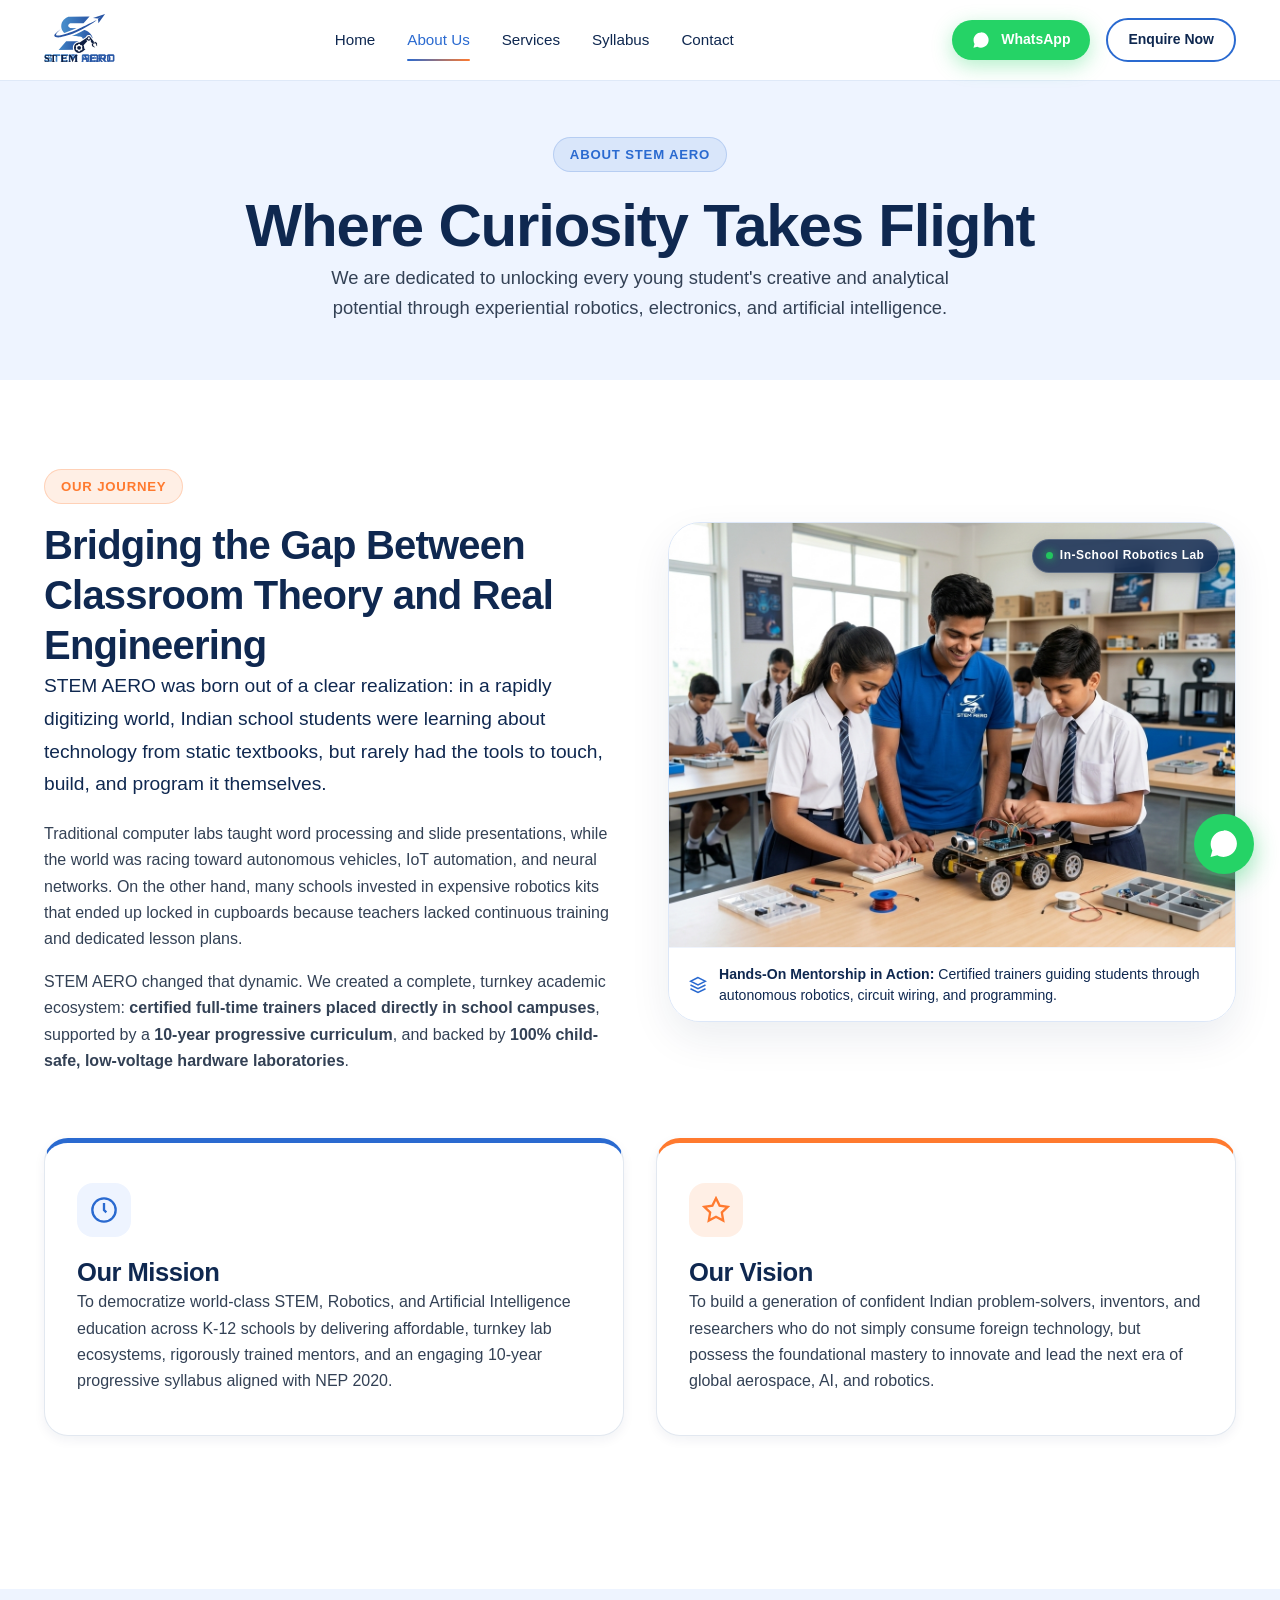
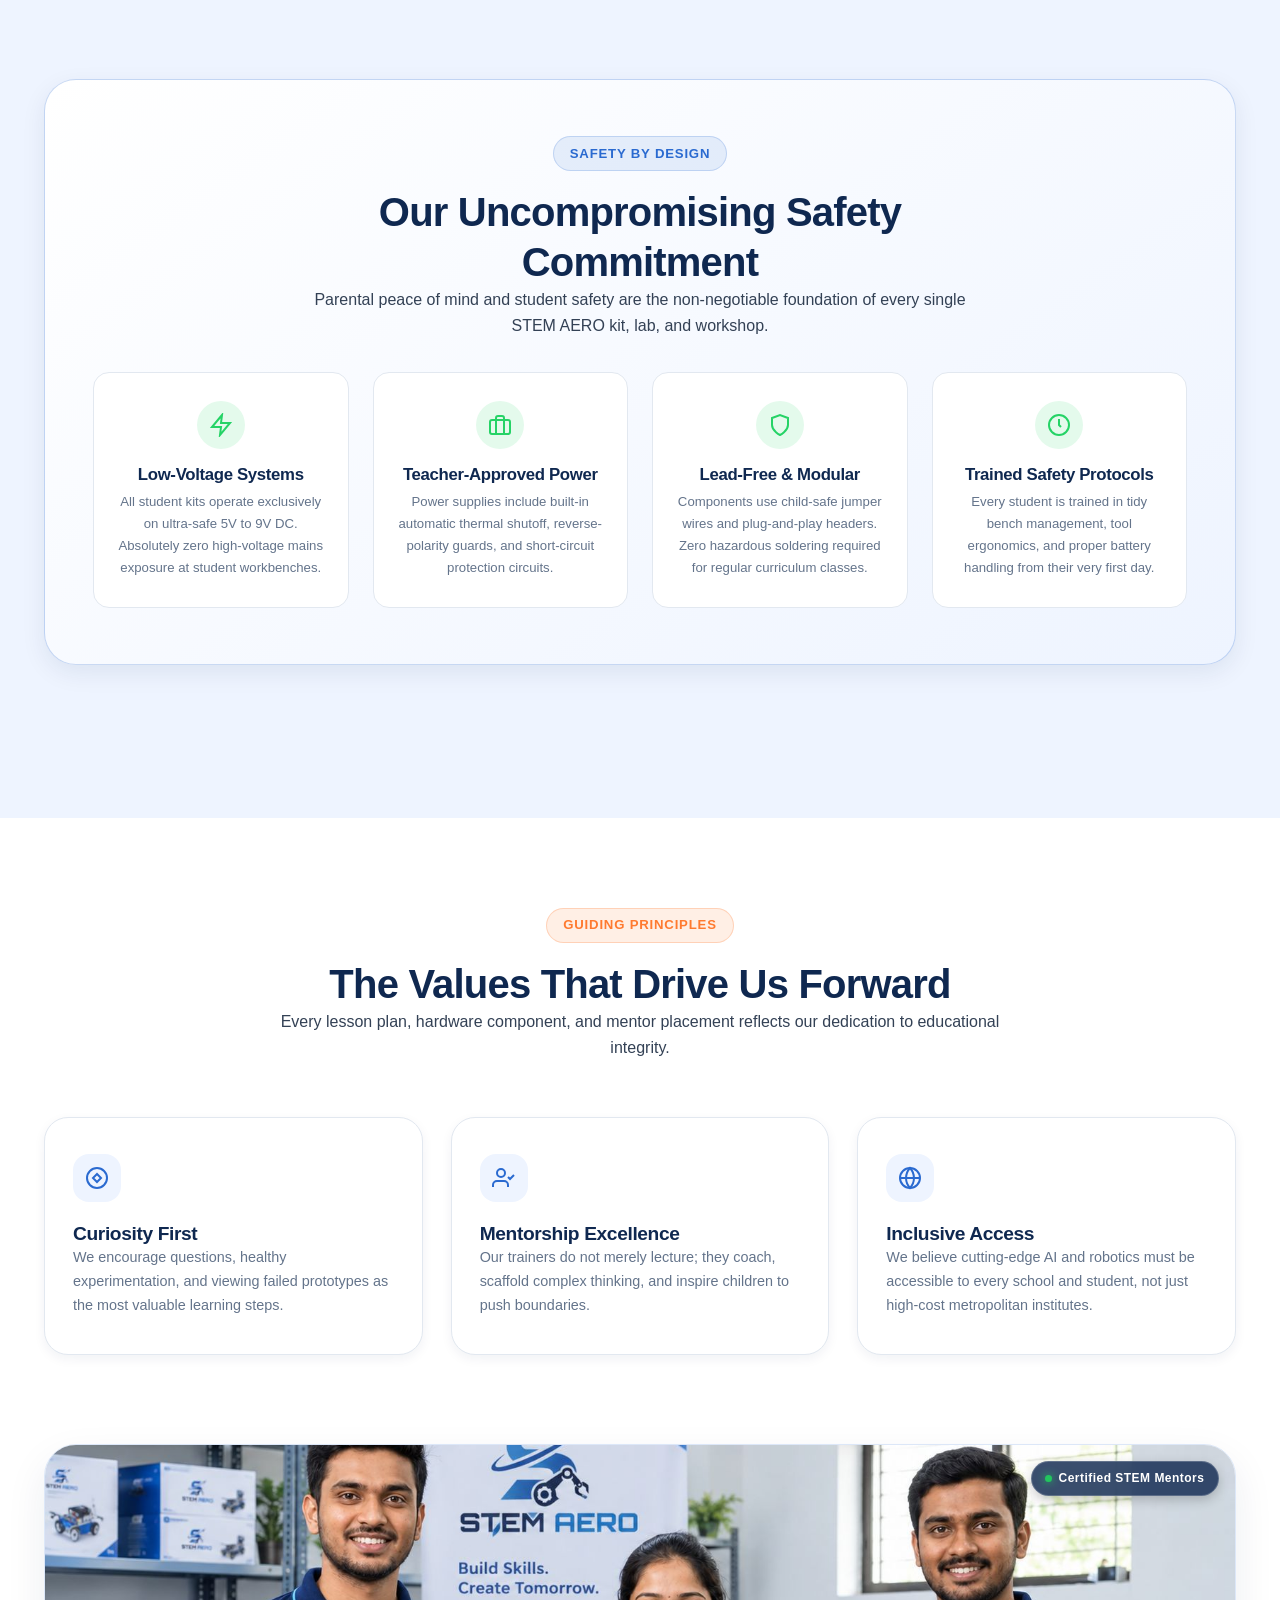
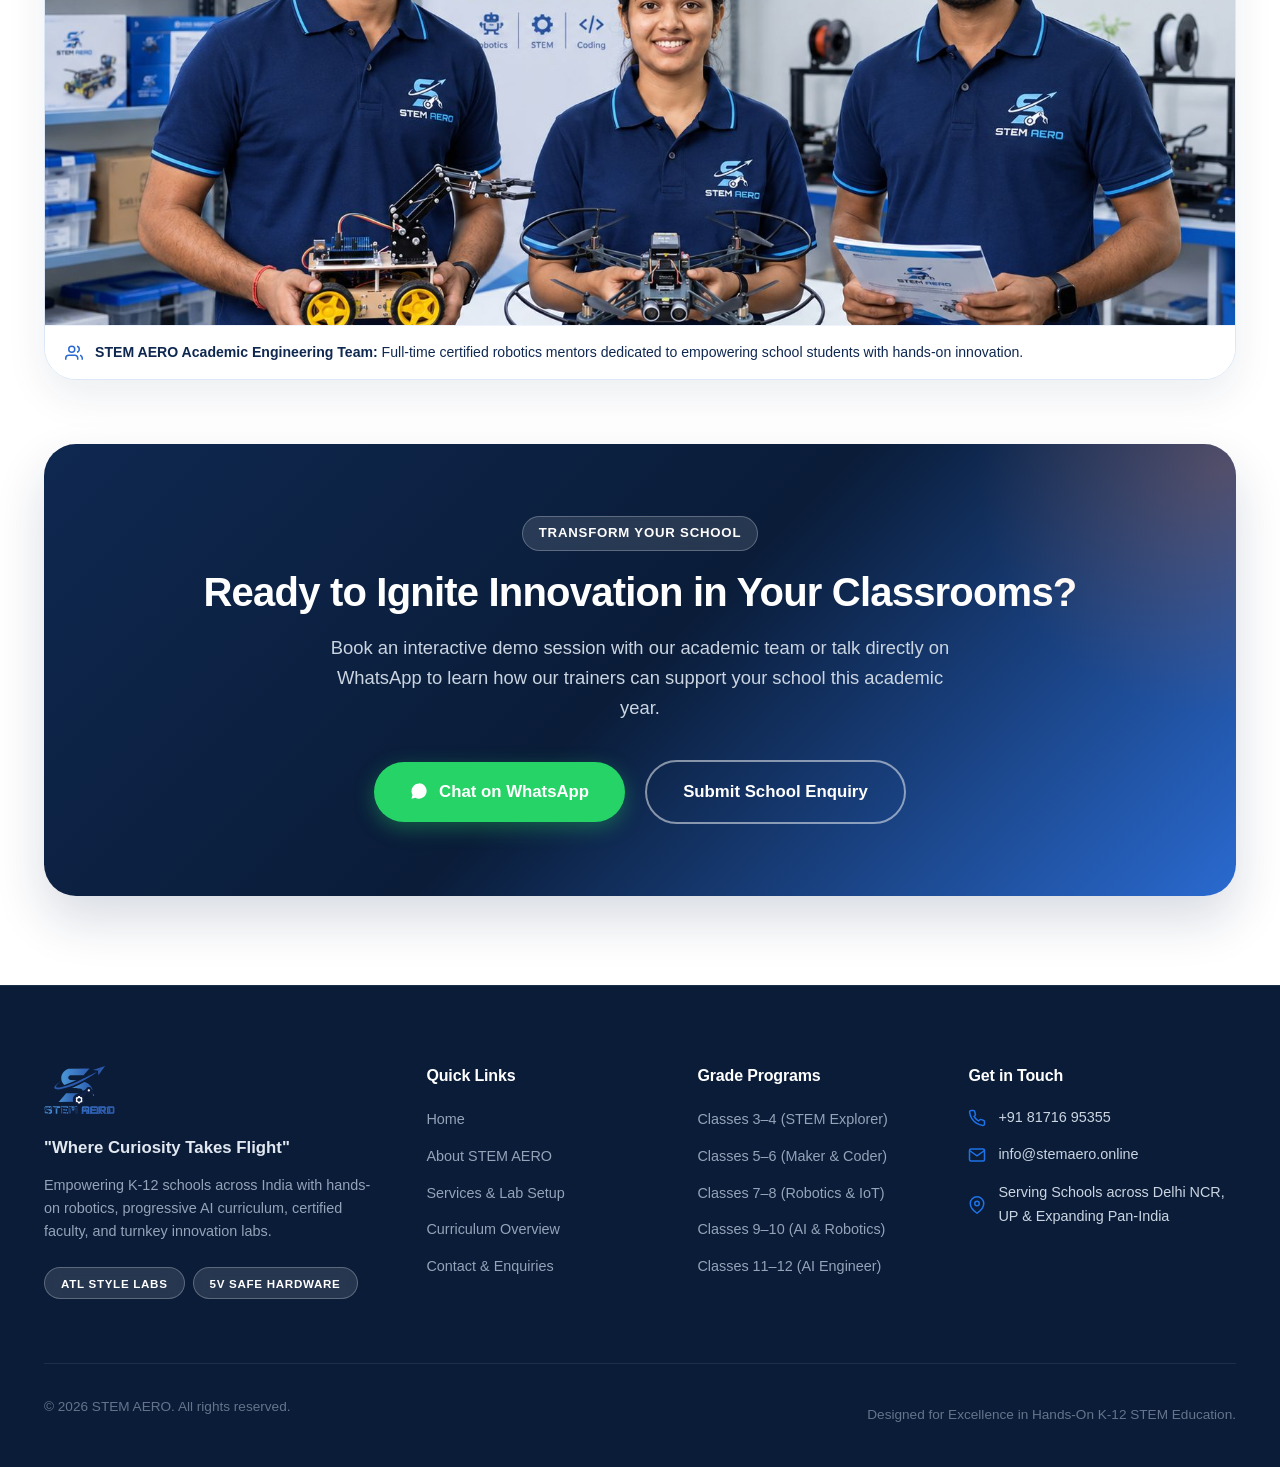
==== commit ce39f726: "Add files via upload" ====
--- a/about.html
+++ b/about.html
@@ -151,7 +151,7 @@
        ========================================================================== -->
   <main id="main-content">
     <!-- Breadcrumb & Header Banner -->
-    <section class="section section-tint" style="padding-top: 3.5rem; padding-bottom: 3.5rem;">
+    <section class="section section-tint page-hero-banner">
       <div class="container text-center" style="text-align: center;">
         <span class="badge badge-blue">About STEM AERO</span>
         <h1>Where Curiosity Takes Flight</h1>
--- a/css/style.css
+++ b/css/style.css
@@ -0,0 +1,4781 @@
+/* ==========================================================================
+   STEM AERO - Premium Stylesheet
+   Brand: "Where Curiosity Takes Flight"
+   Palette: Navy #0F2850 | Royal Blue #2A6AD0 | Bright Blue #1F73E8 | Orange #FF7A2F
+   ========================================================================== */
+
+/* --------------------------------------------------------------------------
+   CSS VARIABLES & DESIGN TOKENS
+   Edit these variables to easily customize brand colors, fonts and spacing.
+   -------------------------------------------------------------------------- */
+:root {
+  /* Brand Colors */
+  --navy-primary: #0F2850;        /* Deep Navy */
+  --navy-dark: #0A1C38;           /* Extra dark navy for contrast */
+  --navy-light: #163B72;          /* Secondary dark */
+  --royal-blue: #2A6AD0;          /* Brand Primary Blue */
+  --bright-blue: #1F73E8;         /* Accent Blue */
+  --orange: #FF7A2F;              /* CTA / Highlight Orange */
+  --orange-hover: #E6651D;        /* CTA Hover Orange */
+  --orange-glow: rgba(255, 122, 47, 0.35);
+
+  /* Backgrounds & Tints */
+  --bg-light-tint: #EEF4FF;       /* Light blue section background */
+  --bg-subtle: #F8FAFD;           /* Off-white page background */
+  --surface: #FFFFFF;             /* Pure white card surface */
+  --surface-alt: #F1F5F9;         /* Slate light */
+  --glass-bg: rgba(255, 255, 255, 0.88);
+  --glass-border: rgba(42, 106, 208, 0.15);
+
+  /* Typography Colors */
+  --text-dark: #0F2850;           /* Primary text */
+  --text-body: #334155;           /* Slate 700 - rich readable body text */
+  --text-muted: #64748B;          /* Slate 500 - helper text */
+  --text-light: #94A3B8;          /* Slate 400 */
+  --text-white: #FFFFFF;
+
+  /* Borders */
+  --border-color: #E2E8F0;
+  --border-light: #EDF2F7;
+  --border-focus: #1F73E8;
+
+  /* WhatsApp Official */
+  --whatsapp-green: #25D366;
+  --whatsapp-green-hover: #20BA5A;
+
+  /* Typography */
+  --font-heading: 'Poppins', -apple-system, BlinkMacSystemFont, 'Segoe UI', Roboto, sans-serif;
+  --font-body: 'Inter', -apple-system, BlinkMacSystemFont, 'Segoe UI', Roboto, sans-serif;
+
+  /* Border Radii */
+  --radius-xs: 6px;
+  --radius-sm: 10px;
+  --radius-md: 16px;
+  --radius-lg: 24px;
+  --radius-xl: 32px;
+  --radius-full: 9999px;
+
+  /* Elevations & Shadows */
+  --shadow-xs: 0 1px 3px rgba(15, 40, 80, 0.05);
+  --shadow-sm: 0 4px 12px rgba(15, 40, 80, 0.06);
+  --shadow-md: 0 8px 24px rgba(15, 40, 80, 0.08);
+  --shadow-lg: 0 16px 36px rgba(15, 40, 80, 0.12);
+  --shadow-xl: 0 24px 50px rgba(15, 40, 80, 0.16);
+  --shadow-glow-blue: 0 0 35px rgba(31, 115, 232, 0.3);
+  --shadow-glow-orange: 0 10px 25px rgba(255, 122, 47, 0.35);
+
+  /* Transitions */
+  --transition-fast: 0.2s cubic-bezier(0.4, 0, 0.2, 1);
+  --transition-base: 0.3s cubic-bezier(0.4, 0, 0.2, 1);
+  --transition-bounce: 0.4s cubic-bezier(0.34, 1.56, 0.64, 1);
+
+  /* Container */
+  --container-max: 1240px;
+}
+
+/* --------------------------------------------------------------------------
+   RESET & BASE STYLES
+   -------------------------------------------------------------------------- */
+*, *::before, *::after {
+  box-sizing: border-box;
+  margin: 0;
+  padding: 0;
+  -webkit-tap-highlight-color: transparent;
+}
+
+html {
+  font-size: 16px;
+  scroll-behavior: smooth;
+  -webkit-text-size-adjust: 100%;
+  overflow-x: hidden;
+  width: 100%;
+  max-width: 100vw;
+}
+
+body {
+  font-family: var(--font-body);
+  font-size: 1rem;
+  line-height: 1.65;
+  color: var(--text-body);
+  background-color: var(--surface);
+  overflow-x: hidden;
+  width: 100%;
+  max-width: 100vw;
+  position: relative;
+  -webkit-font-smoothing: antialiased;
+  -moz-osx-font-smoothing: grayscale;
+}
+
+img, svg {
+  display: block;
+  max-width: 100%;
+}
+
+a {
+  color: inherit;
+  text-decoration: none;
+  transition: color var(--transition-fast);
+}
+
+button, input, select, textarea {
+  font-family: inherit;
+  font-size: inherit;
+}
+
+button {
+  cursor: pointer;
+  border: none;
+  background: none;
+}
+
+ul, ol {
+  list-style: none;
+}
+
+/* ==========================================================================
+   PAGE PRELOADER - MODERN COMPACT ROCKET LAUNCH (FROSTED GLASS THEME)
+   Transparent frosted blur background, modern compact rocket carrying STEM AERO logo
+   ========================================================================== */
+.page-preloader {
+  position: fixed;
+  inset: 0;
+  width: 100vw;
+  max-width: 100vw;
+  height: 100vh;
+  height: 100dvh;
+  z-index: 999999;
+  background: rgba(255, 255, 255, 0.72);
+  backdrop-filter: blur(18px) saturate(180%);
+  -webkit-backdrop-filter: blur(18px) saturate(180%);
+  display: flex;
+  align-items: center;
+  justify-content: center;
+  flex-direction: column;
+  opacity: 1;
+  visibility: visible;
+  transition: opacity 0.4s cubic-bezier(0.4, 0, 0.2, 1), visibility 0.4s;
+  overflow: hidden;
+  pointer-events: all;
+}
+
+.page-preloader.fade-out {
+  opacity: 0;
+  visibility: hidden;
+  pointer-events: none;
+}
+
+.rocket-loader-stage {
+  position: relative;
+  display: flex;
+  flex-direction: column;
+  align-items: center;
+  justify-content: center;
+  padding: 1.5rem;
+}
+
+/* Compact Modern Rocket Ship rotated at 45° */
+.simple-rocket-ship {
+  position: relative;
+  width: 104px;
+  height: 182px;
+  transform: rotate(45deg);
+  transition: transform 0.3s ease;
+  animation: rocketIdleFloat 2.4s ease-in-out infinite alternate;
+  filter: drop-shadow(0 10px 24px rgba(15, 40, 80, 0.16));
+}
+
+@keyframes rocketIdleFloat {
+  0% { transform: rotate(45deg) translateY(0); }
+  100% { transform: rotate(45deg) translateY(-8px); }
+}
+
+/* Launch Blastoff Animation - Shoots diagonally forward along rocket's 45° nose */
+.page-preloader.launching .simple-rocket-ship {
+  animation: rocketBlastoff 0.85s cubic-bezier(0.2, 0.8, 0.1, 1) forwards;
+}
+
+@keyframes rocketBlastoff {
+  0% {
+    transform: rotate(45deg) translateY(0) scale(1);
+  }
+  16% {
+    /* Anticipation recoil backward along thrust axis */
+    transform: rotate(44.2deg) translateY(12px) scale(0.98);
+  }
+  36% {
+    /* Initial thrust surge forward */
+    transform: rotate(45.4deg) translateY(-40px) scale(1.04);
+  }
+  100% {
+    /* Rockets away into space diagonally up-right */
+    transform: rotate(45deg) translateY(-2200px) scale(1.2);
+    opacity: 0;
+  }
+}
+
+.rocket-svg-graphic {
+  width: 100%;
+  height: 100%;
+  overflow: visible;
+  display: block;
+}
+
+/* Fuselage Badge holding STEM AERO Logo */
+.rocket-fuselage-badge {
+  position: absolute;
+  top: 53%;
+  left: 50%;
+  transform: translate(-50%, -50%) rotate(-45deg);
+  width: 46px;
+  height: 46px;
+  background: #FFFFFF;
+  border-radius: 50%;
+  border: 2px solid #2A6AD0;
+  box-shadow: 0 4px 12px rgba(15, 40, 80, 0.14);
+  display: flex;
+  align-items: center;
+  justify-content: center;
+  padding: 4px;
+  z-index: 5;
+}
+
+.rocket-badge-logo {
+  width: 100%;
+  height: 100%;
+  object-fit: contain;
+  display: block;
+}
+
+/* Thruster Fire Engine */
+.rocket-engine-fire {
+  position: absolute;
+  top: 89%;
+  left: 50%;
+  transform: translateX(-50%);
+  display: flex;
+  flex-direction: column;
+  align-items: center;
+  pointer-events: none;
+  z-index: 1;
+}
+
+.fire-flame-outer {
+  width: 16px;
+  height: 32px;
+  background: linear-gradient(to bottom, #FF7A2F 0%, #FFA15C 40%, rgba(255, 122, 47, 0) 100%);
+  border-radius: 50% 50% 50% 50% / 15% 15% 85% 85%;
+  filter: drop-shadow(0 0 10px #FF7A2F);
+  animation: flameIdleFlicker 0.25s infinite alternate;
+}
+
+.fire-flame-inner {
+  position: absolute;
+  top: 0;
+  width: 9px;
+  height: 20px;
+  background: linear-gradient(to bottom, #FFFFFF 0%, #FFE082 50%, #FF7A2F 100%);
+  border-radius: 50% 50% 50% 50% / 15% 15% 85% 85%;
+  animation: flameIdleFlicker 0.18s infinite alternate-reverse;
+}
+
+@keyframes flameIdleFlicker {
+  0% { transform: scaleY(0.85) scaleX(0.9); opacity: 0.85; }
+  100% { transform: scaleY(1.25) scaleX(1.1); opacity: 1; }
+}
+
+/* Fire growth during launch */
+.page-preloader.launching .fire-flame-outer {
+  animation: flameBoost 0.85s forwards;
+}
+
+@keyframes flameBoost {
+  0% { height: 32px; width: 16px; }
+  25% { height: 85px; width: 26px; filter: drop-shadow(0 0 20px #FF7A2F); }
+  100% { height: 140px; width: 30px; }
+}
+
+/* Smoke puff expanding at launch pad */
+.rocket-launch-smoke {
+  position: absolute;
+  top: 50%;
+  left: 50%;
+  width: 100px;
+  height: 100px;
+  border-radius: 50%;
+  border: 2px solid rgba(42, 106, 208, 0.25);
+  transform: translate(-50%, -50%) scale(0.6);
+  opacity: 0;
+  pointer-events: none;
+}
+
+.page-preloader.launching .rocket-launch-smoke {
+  animation: smokeRingBurst 0.8s ease-out forwards;
+}
+
+@keyframes smokeRingBurst {
+  0% { transform: translate(-50%, -50%) scale(0.6); opacity: 0.85; border-color: #FF7A2F; }
+  100% { transform: translate(-50%, -50%) scale(2.8); opacity: 0; border-color: rgba(42, 106, 208, 0); }
+}
+
+/* Brand Tagline underneath */
+.rocket-tagline-text {
+  margin-top: 2rem;
+  text-align: center;
+  display: flex;
+  flex-direction: column;
+  gap: 0.2rem;
+  transition: opacity 0.35s ease;
+}
+
+.page-preloader.launching .rocket-tagline-text {
+  opacity: 0;
+}
+
+.tagline-brand {
+  font-family: var(--font-heading);
+  font-size: 1.15rem;
+  font-weight: 800;
+  letter-spacing: 0.1em;
+  color: var(--navy-primary);
+}
+
+.tagline-sub {
+  font-family: var(--font-heading);
+  font-size: 0.78rem;
+  font-weight: 600;
+  letter-spacing: 0.12em;
+  text-transform: uppercase;
+  color: var(--royal-blue);
+}
+
+/* --------------------------------------------------------------------------
+   TYPOGRAPHY
+   -------------------------------------------------------------------------- */
+h1, h2, h3, h4, h5, h6 {
+  font-family: var(--font-heading);
+  color: var(--text-dark);
+  font-weight: 700;
+  line-height: 1.25;
+  letter-spacing: -0.02em;
+}
+
+h1 {
+  font-size: clamp(2.25rem, 5vw, 3.75rem);
+  font-weight: 800;
+}
+
+h2 {
+  font-size: clamp(1.75rem, 3.5vw, 2.5rem);
+}
+
+h3 {
+  font-size: clamp(1.25rem, 2.5vw, 1.6rem);
+}
+
+h4 {
+  font-size: 1.2rem;
+}
+
+p {
+  margin-bottom: 1rem;
+}
+
+p:last-child {
+  margin-bottom: 0;
+}
+
+.text-gradient {
+  background: linear-gradient(135deg, var(--royal-blue) 0%, var(--bright-blue) 50%, var(--orange) 100%);
+  -webkit-background-clip: text;
+  -webkit-text-fill-color: transparent;
+  background-clip: text;
+}
+
+.text-gradient-blue {
+  background: linear-gradient(135deg, var(--navy-primary) 0%, var(--royal-blue) 60%, var(--bright-blue) 100%);
+  -webkit-background-clip: text;
+  -webkit-text-fill-color: transparent;
+  background-clip: text;
+}
+
+/* --------------------------------------------------------------------------
+   LAYOUT UTILITIES
+   -------------------------------------------------------------------------- */
+.container {
+  width: 100%;
+  max-width: var(--container-max);
+  margin-left: auto;
+  margin-right: auto;
+  padding-left: 1.5rem;
+  padding-right: 1.5rem;
+}
+
+.section {
+  padding-top: clamp(4rem, 7vw, 6.5rem);
+  padding-bottom: clamp(4rem, 7vw, 6.5rem);
+  position: relative;
+}
+
+.section-tint {
+  background-color: var(--bg-light-tint);
+}
+
+.page-hero-banner {
+  padding-top: 3.5rem;
+  padding-bottom: 3.5rem;
+}
+
+.section-navy {
+  background-color: var(--navy-primary);
+  color: #E2E8F0;
+}
+
+.section-navy h2, 
+.section-navy h3, 
+.section-navy h4 {
+  color: var(--text-white);
+}
+
+.section-navy p {
+  color: #CBD5E1;
+}
+
+.section-header {
+  text-align: center;
+  max-width: 720px;
+  margin: 0 auto 3.5rem auto;
+}
+
+.section-header.left-aligned {
+  text-align: left;
+  margin-left: 0;
+  margin-right: 0;
+}
+
+.badge {
+  display: inline-flex;
+  align-items: center;
+  gap: 0.5rem;
+  padding: 0.35rem 1rem;
+  font-size: 0.825rem;
+  font-weight: 600;
+  text-transform: uppercase;
+  letter-spacing: 0.06em;
+  border-radius: var(--radius-full);
+  margin-bottom: 1rem;
+}
+
+.badge-blue {
+  background: rgba(42, 106, 208, 0.1);
+  color: var(--royal-blue);
+  border: 1px solid rgba(42, 106, 208, 0.2);
+}
+
+.badge-orange {
+  background: rgba(255, 122, 47, 0.12);
+  color: var(--orange);
+  border: 1px solid rgba(255, 122, 47, 0.25);
+}
+
+.badge-white {
+  background: rgba(255, 255, 255, 0.12);
+  color: var(--text-white);
+  border: 1px solid rgba(255, 255, 255, 0.25);
+  backdrop-filter: blur(8px);
+}
+
+/* --------------------------------------------------------------------------
+   BUTTONS
+   -------------------------------------------------------------------------- */
+.btn {
+  display: inline-flex;
+  align-items: center;
+  justify-content: center;
+  gap: 0.65rem;
+  font-family: var(--font-heading);
+  font-size: 0.975rem;
+  font-weight: 600;
+  padding: 0.85rem 1.75rem;
+  border-radius: var(--radius-full);
+  transition: all var(--transition-base);
+  text-decoration: none;
+  white-space: nowrap;
+}
+
+.btn svg {
+  width: 1.15rem;
+  height: 1.15rem;
+  transition: transform var(--transition-fast);
+}
+
+.btn:hover svg {
+  transform: translateX(3px);
+}
+
+.btn-primary {
+  background: linear-gradient(135deg, var(--royal-blue) 0%, var(--bright-blue) 100%);
+  color: var(--text-white);
+  box-shadow: 0 6px 20px rgba(42, 106, 208, 0.3);
+}
+
+.btn-primary:hover {
+  background: linear-gradient(135deg, #225bc0 0%, #1765d4 100%);
+  box-shadow: 0 10px 25px rgba(42, 106, 208, 0.4);
+  transform: translateY(-2px);
+  color: var(--text-white);
+}
+
+.btn-orange {
+  background: linear-gradient(135deg, var(--orange) 0%, #FF8F4D 100%);
+  color: var(--text-white);
+  box-shadow: var(--shadow-glow-orange);
+}
+
+.btn-orange:hover {
+  background: linear-gradient(135deg, var(--orange-hover) 0%, var(--orange) 100%);
+  box-shadow: 0 12px 28px rgba(255, 122, 47, 0.45);
+  transform: translateY(-2px);
+  color: var(--text-white);
+}
+
+.btn-outline {
+  background: transparent;
+  color: var(--navy-primary);
+  border: 2px solid var(--royal-blue);
+}
+
+.btn-outline:hover {
+  background: rgba(42, 106, 208, 0.08);
+  transform: translateY(-2px);
+  color: var(--royal-blue);
+}
+
+.btn-outline-white {
+  background: transparent;
+  color: var(--text-white);
+  border: 2px solid rgba(255, 255, 255, 0.5);
+}
+
+.btn-outline-white:hover {
+  background: rgba(255, 255, 255, 0.15);
+  border-color: var(--text-white);
+  color: var(--text-white);
+  transform: translateY(-2px);
+}
+
+.btn-whatsapp {
+  background-color: var(--whatsapp-green);
+  color: var(--text-white);
+  box-shadow: 0 6px 20px rgba(37, 211, 102, 0.35);
+}
+
+.btn-whatsapp:hover {
+  background-color: var(--whatsapp-green-hover);
+  box-shadow: 0 10px 25px rgba(37, 211, 102, 0.45);
+  transform: translateY(-2px);
+  color: var(--text-white);
+}
+
+.btn-sm {
+  padding: 0.55rem 1.25rem;
+  font-size: 0.875rem;
+}
+
+.btn-lg {
+  padding: 1rem 2.25rem;
+  font-size: 1.05rem;
+}
+
+/* --------------------------------------------------------------------------
+   STICKY NAVBAR
+   -------------------------------------------------------------------------- */
+.navbar {
+  position: sticky;
+  top: 0;
+  left: 0;
+  width: 100%;
+  z-index: 1000;
+  background: var(--glass-bg);
+  backdrop-filter: blur(14px);
+  -webkit-backdrop-filter: blur(14px);
+  border-bottom: 1px solid var(--glass-border);
+  transition: all var(--transition-base);
+}
+
+.navbar.scrolled {
+  background: rgba(255, 255, 255, 0.95);
+  box-shadow: var(--shadow-sm);
+}
+
+.nav-container {
+  display: flex;
+  align-items: center;
+  justify-content: space-between;
+  height: 80px;
+}
+
+.brand-link {
+  display: flex;
+  align-items: center;
+  gap: 0.75rem;
+  text-decoration: none;
+}
+
+.brand-logo-img {
+  height: 52px;
+  width: auto;
+  object-fit: contain;
+  transition: transform var(--transition-fast);
+}
+
+.brand-link:hover .brand-logo-img {
+  transform: scale(1.03);
+}
+
+.nav-links {
+  display: flex;
+  align-items: center;
+  gap: 2rem;
+}
+
+.nav-item {
+  font-family: var(--font-heading);
+  font-size: 0.95rem;
+  font-weight: 500;
+  color: var(--text-dark);
+  position: relative;
+  padding: 0.5rem 0;
+  transition: color var(--transition-fast);
+}
+
+.nav-item::after {
+  content: '';
+  position: absolute;
+  bottom: 0;
+  left: 0;
+  width: 0;
+  height: 2px;
+  background: linear-gradient(90deg, var(--royal-blue), var(--orange));
+  border-radius: var(--radius-full);
+  transition: width var(--transition-base);
+}
+
+.nav-item:hover,
+.nav-item.active {
+  color: var(--royal-blue);
+}
+
+.nav-item:hover::after,
+.nav-item.active::after {
+  width: 100%;
+}
+
+.nav-actions {
+  display: flex;
+  align-items: center;
+  gap: 1rem;
+}
+
+.mobile-toggle {
+  display: none;
+  flex-direction: column;
+  justify-content: center;
+  gap: 5px;
+  width: 42px;
+  height: 42px;
+  padding: 8px;
+  border-radius: var(--radius-sm);
+  background: var(--bg-light-tint);
+  border: 1px solid var(--border-color);
+  cursor: pointer;
+  z-index: 1001;
+}
+
+.mobile-toggle span {
+  display: block;
+  width: 100%;
+  height: 2.5px;
+  background-color: var(--navy-primary);
+  border-radius: 2px;
+  transition: all var(--transition-base);
+}
+
+.mobile-toggle.active span:nth-child(1) {
+  transform: translateY(7.5px) rotate(45deg);
+}
+
+.mobile-toggle.active span:nth-child(2) {
+  opacity: 0;
+}
+
+.mobile-toggle.active span:nth-child(3) {
+  transform: translateY(-7.5px) rotate(-45deg);
+}
+
+.mobile-menu-drawer {
+  display: none;
+}
+
+
+/* --------------------------------------------------------------------------
+   HERO SECTION (HOME)
+   -------------------------------------------------------------------------- */
+.hero {
+  position: relative;
+  overflow: hidden;
+  padding-top: clamp(3rem, 6vw, 5.5rem);
+  padding-bottom: clamp(4rem, 8vw, 6.5rem);
+  background: radial-gradient(circle at 85% 15%, rgba(42, 106, 208, 0.08) 0%, transparent 60%),
+              radial-gradient(circle at 10% 80%, rgba(255, 122, 47, 0.06) 0%, transparent 50%),
+              var(--surface);
+}
+
+.hero-grid {
+  display: grid;
+  grid-template-columns: 1.15fr 0.85fr;
+  align-items: center;
+  gap: 3.5rem;
+}
+
+.hero-content {
+  position: relative;
+  z-index: 2;
+}
+
+.hero-tagline {
+  font-family: var(--font-heading);
+  font-size: 1.15rem;
+  font-weight: 600;
+  color: var(--royal-blue);
+  margin-bottom: 0.75rem;
+  display: flex;
+  align-items: center;
+  gap: 0.5rem;
+}
+
+.hero-tagline svg {
+  width: 18px;
+  height: 18px;
+  color: var(--orange);
+}
+
+.hero-title {
+  margin-bottom: 1.25rem;
+  line-height: 1.15;
+}
+
+.hero-description {
+  font-size: 1.125rem;
+  color: var(--text-body);
+  line-height: 1.7;
+  margin-bottom: 2.25rem;
+  max-width: 580px;
+}
+
+.hero-ctas {
+  display: flex;
+  align-items: center;
+  flex-wrap: wrap;
+  gap: 1rem;
+  margin-bottom: 2.75rem;
+}
+
+.hero-badges {
+  display: flex;
+  align-items: center;
+  flex-wrap: wrap;
+  gap: 1.5rem;
+  padding-top: 1.5rem;
+  border-top: 1px solid var(--border-color);
+}
+
+.hero-badge-item {
+  display: flex;
+  align-items: center;
+  gap: 0.65rem;
+  font-size: 0.9rem;
+  font-weight: 500;
+  color: var(--text-dark);
+}
+
+.hero-badge-icon {
+  width: 34px;
+  height: 34px;
+  border-radius: 50%;
+  background: var(--bg-light-tint);
+  display: flex;
+  align-items: center;
+  justify-content: center;
+  color: var(--royal-blue);
+}
+
+.hero-badge-icon svg {
+  width: 18px;
+  height: 18px;
+}
+
+/* Hero Interactive Visual Canvas */
+.hero-visual-wrapper {
+  position: relative;
+  display: flex;
+  justify-content: center;
+  align-items: center;
+}
+
+.hero-visual-art {
+  width: 100%;
+  max-width: 500px;
+  aspect-ratio: 1 / 1;
+  position: relative;
+  display: flex;
+  justify-content: center;
+  align-items: center;
+}
+
+.hero-orbit-ring {
+  position: absolute;
+  border-radius: 50%;
+  border: 1px dashed rgba(42, 106, 208, 0.25);
+  animation: rotateClockwise 35s linear infinite;
+}
+
+.hero-orbit-ring.ring-1 {
+  width: 90%;
+  height: 90%;
+}
+
+.hero-orbit-ring.ring-2 {
+  width: 70%;
+  height: 70%;
+  border-color: rgba(255, 122, 47, 0.2);
+  animation-direction: reverse;
+  animation-duration: 25s;
+}
+
+.hero-center-card {
+  position: relative;
+  z-index: 2;
+  width: 78%;
+  background: linear-gradient(145deg, #FFFFFF 0%, #EEF4FF 100%);
+  border-radius: var(--radius-xl);
+  padding: 2.25rem 2rem;
+  box-shadow: var(--shadow-xl), var(--shadow-glow-blue);
+  border: 1px solid rgba(42, 106, 208, 0.18);
+  text-align: center;
+  animation: floatingCard 6s ease-in-out infinite;
+}
+
+.hero-center-icon {
+  width: 76px;
+  height: 76px;
+  margin: 0 auto 1.25rem auto;
+  border-radius: var(--radius-md);
+  background: linear-gradient(135deg, var(--navy-primary) 0%, var(--royal-blue) 100%);
+  display: flex;
+  align-items: center;
+  justify-content: center;
+  color: var(--text-white);
+  box-shadow: 0 10px 20px rgba(15, 40, 80, 0.25);
+}
+
+.hero-center-icon svg {
+  width: 42px;
+  height: 42px;
+}
+
+.floating-pill {
+  position: absolute;
+  z-index: 3;
+  background: var(--surface);
+  border-radius: var(--radius-full);
+  padding: 0.55rem 1rem;
+  box-shadow: var(--shadow-md);
+  border: 1px solid var(--border-color);
+  display: flex;
+  align-items: center;
+  gap: 0.5rem;
+  font-size: 0.825rem;
+  font-weight: 600;
+  color: var(--navy-primary);
+  white-space: nowrap;
+}
+
+.pill-robotics {
+  top: 8%;
+  left: -5%;
+  animation: floatSlow 5s ease-in-out infinite;
+}
+
+.pill-ai {
+  bottom: 12%;
+  left: -2%;
+  animation: floatSlow 6s ease-in-out infinite 1s;
+}
+
+.pill-stem {
+  top: 18%;
+  right: -5%;
+  animation: floatSlow 7s ease-in-out infinite 0.5s;
+}
+
+.pill-safety {
+  bottom: 8%;
+  right: -2%;
+  animation: floatSlow 5.5s ease-in-out infinite 1.5s;
+}
+
+.pill-dot {
+  width: 8px;
+  height: 8px;
+  border-radius: 50%;
+}
+
+.pill-dot.blue { background-color: var(--royal-blue); }
+.pill-dot.orange { background-color: var(--orange); }
+.pill-dot.green { background-color: var(--whatsapp-green); }
+
+/* --------------------------------------------------------------------------
+   KEYFRAME ANIMATIONS
+   -------------------------------------------------------------------------- */
+@keyframes rotateClockwise {
+  from { transform: rotate(0deg); }
+  to { transform: rotate(360deg); }
+}
+
+@keyframes floatingCard {
+  0%, 100% { transform: translateY(0); }
+  50% { transform: translateY(-12px); }
+}
+
+@keyframes floatSlow {
+  0%, 100% { transform: translateY(0); }
+  50% { transform: translateY(-8px); }
+}
+
+@keyframes pulseGlow {
+  0%, 100% { box-shadow: 0 0 0 0 rgba(37, 211, 102, 0.5); }
+  50% { box-shadow: 0 0 0 14px rgba(37, 211, 102, 0); }
+}
+
+@keyframes barGrow {
+  from { width: 0; }
+  to { width: var(--target-width, 100%); }
+}
+
+/* --------------------------------------------------------------------------
+   "WHAT WE DO" SECTION
+   -------------------------------------------------------------------------- */
+.services-trio-grid {
+  display: grid;
+  grid-template-columns: repeat(3, 1fr);
+  gap: 2rem;
+}
+
+.trio-card {
+  background: var(--surface);
+  border-radius: var(--radius-lg);
+  padding: 2.5rem 2rem;
+  border: 1px solid var(--border-color);
+  box-shadow: var(--shadow-sm);
+  transition: all var(--transition-base);
+  display: flex;
+  flex-direction: column;
+  position: relative;
+  overflow: hidden;
+}
+
+.trio-card::before {
+  content: '';
+  position: absolute;
+  top: 0;
+  left: 0;
+  width: 100%;
+  height: 5px;
+  background: linear-gradient(90deg, var(--royal-blue), var(--bright-blue));
+  opacity: 0;
+  transition: opacity var(--transition-fast);
+}
+
+.trio-card:hover {
+  transform: translateY(-8px);
+  box-shadow: var(--shadow-lg);
+  border-color: rgba(42, 106, 208, 0.3);
+}
+
+.trio-card:hover::before {
+  opacity: 1;
+}
+
+.trio-card.featured::before {
+  background: linear-gradient(90deg, var(--orange), #FFA15C);
+  opacity: 1;
+}
+
+.trio-icon {
+  width: 64px;
+  height: 64px;
+  border-radius: var(--radius-md);
+  background: var(--bg-light-tint);
+  color: var(--royal-blue);
+  display: flex;
+  align-items: center;
+  justify-content: center;
+  margin-bottom: 1.5rem;
+  transition: all var(--transition-base);
+}
+
+.trio-card:hover .trio-icon {
+  background: linear-gradient(135deg, var(--royal-blue) 0%, var(--bright-blue) 100%);
+  color: var(--text-white);
+  transform: scale(1.06);
+}
+
+.trio-card.featured .trio-icon {
+  background: rgba(255, 122, 47, 0.12);
+  color: var(--orange);
+}
+
+.trio-card.featured:hover .trio-icon {
+  background: linear-gradient(135deg, var(--orange) 0%, var(--orange-hover) 100%);
+  color: var(--text-white);
+}
+
+.trio-icon svg {
+  width: 32px;
+  height: 32px;
+}
+
+.trio-title {
+  margin-bottom: 0.85rem;
+}
+
+.trio-desc {
+  font-size: 0.95rem;
+  color: var(--text-body);
+  line-height: 1.6;
+  margin-bottom: 1.5rem;
+  flex-grow: 1;
+}
+
+.trio-features {
+  margin-bottom: 1.75rem;
+  padding-top: 1rem;
+  border-top: 1px solid var(--border-light);
+}
+
+.trio-feature-item {
+  display: flex;
+  align-items: center;
+  gap: 0.5rem;
+  font-size: 0.875rem;
+  color: var(--text-body);
+  margin-bottom: 0.5rem;
+}
+
+.trio-feature-item svg {
+  width: 16px;
+  height: 16px;
+  color: var(--royal-blue);
+  flex-shrink: 0;
+}
+
+.trio-link {
+  display: inline-flex;
+  align-items: center;
+  gap: 0.5rem;
+  font-family: var(--font-heading);
+  font-size: 0.9rem;
+  font-weight: 600;
+  color: var(--royal-blue);
+  margin-top: auto;
+}
+
+.trio-link svg {
+  width: 14px;
+  height: 14px;
+  transition: transform var(--transition-fast);
+}
+
+.trio-link:hover svg {
+  transform: translateX(4px);
+}
+
+/* --------------------------------------------------------------------------
+   LEARNING JOURNEY (TIMELINE)
+   -------------------------------------------------------------------------- */
+.journey-timeline {
+  display: grid;
+  grid-template-columns: repeat(5, 1fr);
+  gap: 1.5rem;
+  position: relative;
+  margin-top: 2rem;
+}
+
+.journey-step {
+  background: var(--surface);
+  border-radius: var(--radius-lg);
+  padding: 2rem 1.5rem;
+  border: 1px solid var(--border-color);
+  box-shadow: var(--shadow-sm);
+  display: flex;
+  flex-direction: column;
+  position: relative;
+  transition: all var(--transition-base);
+}
+
+.journey-step:hover {
+  transform: translateY(-6px);
+  box-shadow: var(--shadow-md);
+  border-color: var(--royal-blue);
+}
+
+.journey-num {
+  font-family: var(--font-heading);
+  font-size: 2.25rem;
+  font-weight: 800;
+  color: rgba(42, 106, 208, 0.15);
+  line-height: 1;
+  margin-bottom: 0.75rem;
+}
+
+.journey-step:hover .journey-num {
+  color: rgba(42, 106, 208, 0.4);
+}
+
+.journey-classes {
+  display: inline-block;
+  font-size: 0.75rem;
+  font-weight: 700;
+  text-transform: uppercase;
+  letter-spacing: 0.05em;
+  color: var(--orange);
+  background: rgba(255, 122, 47, 0.1);
+  padding: 0.2rem 0.65rem;
+  border-radius: var(--radius-full);
+  margin-bottom: 0.75rem;
+  width: fit-content;
+}
+
+.journey-title {
+  font-size: 1.15rem;
+  margin-bottom: 0.5rem;
+}
+
+.journey-desc {
+  font-size: 0.85rem;
+  color: var(--text-muted);
+  line-height: 1.55;
+  margin-bottom: 1rem;
+  flex-grow: 1;
+}
+
+.journey-tech {
+  font-size: 0.8rem;
+  font-weight: 600;
+  color: var(--royal-blue);
+  padding-top: 0.75rem;
+  border-top: 1px solid var(--border-light);
+  display: flex;
+  align-items: center;
+  gap: 0.35rem;
+}
+
+.journey-tech svg {
+  width: 14px;
+  height: 14px;
+}
+
+/* --------------------------------------------------------------------------
+   TECHNOLOGIES STRIP
+   -------------------------------------------------------------------------- */
+.tech-strip-section {
+  padding: 3rem 0;
+  background: var(--navy-dark);
+  border-top: 1px solid rgba(255, 255, 255, 0.08);
+  border-bottom: 1px solid rgba(255, 255, 255, 0.08);
+}
+
+.tech-strip-title {
+  text-align: center;
+  font-size: 0.85rem;
+  font-weight: 600;
+  text-transform: uppercase;
+  letter-spacing: 0.12em;
+  color: #94A3B8;
+  margin-bottom: 1.75rem;
+}
+
+.tech-badges-grid {
+  display: flex;
+  align-items: center;
+  justify-content: center;
+  flex-wrap: wrap;
+  gap: 1.25rem 2.25rem;
+}
+
+.tech-badge {
+  display: inline-flex;
+  align-items: center;
+  gap: 0.65rem;
+  color: #E2E8F0;
+  font-family: var(--font-heading);
+  font-size: 0.95rem;
+  font-weight: 600;
+  padding: 0.5rem 1rem;
+  background: rgba(255, 255, 255, 0.05);
+  border: 1px solid rgba(255, 255, 255, 0.1);
+  border-radius: var(--radius-full);
+  transition: all var(--transition-fast);
+}
+
+.tech-badge svg {
+  width: 18px;
+  height: 18px;
+  color: var(--bright-blue);
+}
+
+.tech-badge:hover {
+  background: rgba(42, 106, 208, 0.25);
+  border-color: var(--royal-blue);
+  color: var(--text-white);
+  transform: translateY(-2px);
+}
+
+/* --------------------------------------------------------------------------
+   "HOW WE TEACH" & LEARNING RATIO BAR
+   -------------------------------------------------------------------------- */
+.pedagogy-cycle-grid {
+  display: grid;
+  grid-template-columns: repeat(6, 1fr);
+  gap: 1rem;
+  margin-bottom: 4rem;
+}
+
+.cycle-step-card {
+  background: var(--surface);
+  border: 1px solid var(--border-color);
+  border-radius: var(--radius-md);
+  padding: 1.5rem 1rem;
+  text-align: center;
+  transition: all var(--transition-base);
+  position: relative;
+}
+
+.cycle-step-card:hover {
+  transform: translateY(-5px);
+  border-color: var(--royal-blue);
+  box-shadow: var(--shadow-sm);
+}
+
+.cycle-step-num {
+  width: 28px;
+  height: 28px;
+  border-radius: 50%;
+  background: var(--bg-light-tint);
+  color: var(--royal-blue);
+  font-size: 0.8rem;
+  font-weight: 700;
+  display: flex;
+  align-items: center;
+  justify-content: center;
+  margin: 0 auto 0.75rem auto;
+}
+
+.cycle-step-title {
+  font-size: 1rem;
+  margin-bottom: 0.35rem;
+}
+
+.cycle-step-desc {
+  font-size: 0.785rem;
+  color: var(--text-muted);
+  line-height: 1.45;
+}
+
+/* 30/50/20 Ratio Card */
+.ratio-card-box {
+  background: var(--surface);
+  border-radius: var(--radius-xl);
+  padding: 2.75rem;
+  border: 1px solid var(--border-color);
+  box-shadow: var(--shadow-md);
+  max-width: 900px;
+  margin: 0 auto;
+}
+
+.ratio-header {
+  text-align: center;
+  margin-bottom: 2rem;
+}
+
+.ratio-header h3 {
+  margin-bottom: 0.5rem;
+}
+
+.ratio-bar-container {
+  height: 38px;
+  background: var(--border-color);
+  border-radius: var(--radius-full);
+  overflow: hidden;
+  display: flex;
+  margin-bottom: 2rem;
+  box-shadow: inset 0 2px 6px rgba(0, 0, 0, 0.1);
+}
+
+.ratio-segment {
+  height: 100%;
+  display: flex;
+  align-items: center;
+  justify-content: center;
+  font-family: var(--font-heading);
+  font-size: 0.85rem;
+  font-weight: 700;
+  color: var(--text-white);
+  transition: width 1.2s cubic-bezier(0.25, 1, 0.5, 1);
+  position: relative;
+  overflow: hidden;
+}
+
+.segment-theory {
+  width: 30%;
+  background: linear-gradient(135deg, var(--navy-primary) 0%, var(--navy-light) 100%);
+}
+
+.segment-hands-on {
+  width: 50%;
+  background: linear-gradient(135deg, var(--royal-blue) 0%, var(--bright-blue) 100%);
+}
+
+.segment-project {
+  width: 20%;
+  background: linear-gradient(135deg, var(--orange) 0%, #FF9955 100%);
+}
+
+.ratio-legend-grid {
+  display: grid;
+  grid-template-columns: repeat(3, 1fr);
+  gap: 1.5rem;
+}
+
+.legend-item {
+  display: flex;
+  flex-direction: column;
+  padding: 1rem 1.25rem;
+  border-radius: var(--radius-md);
+  background: var(--bg-subtle);
+  border: 1px solid var(--border-light);
+}
+
+.legend-head {
+  display: flex;
+  align-items: center;
+  gap: 0.5rem;
+  margin-bottom: 0.35rem;
+}
+
+.legend-dot {
+  width: 12px;
+  height: 12px;
+  border-radius: 50%;
+  flex-shrink: 0;
+}
+
+.dot-theory { background-color: var(--navy-primary); }
+.dot-hands-on { background-color: var(--royal-blue); }
+.dot-project { background-color: var(--orange); }
+
+.legend-pct {
+  font-family: var(--font-heading);
+  font-weight: 700;
+  font-size: 1.15rem;
+  color: var(--text-dark);
+}
+
+.legend-label {
+  font-weight: 600;
+  font-size: 0.9rem;
+  color: var(--text-dark);
+}
+
+.legend-desc {
+  font-size: 0.825rem;
+  color: var(--text-muted);
+  line-height: 1.4;
+}
+
+/* --------------------------------------------------------------------------
+   "WHY STEM AERO" SECTION
+   -------------------------------------------------------------------------- */
+.why-grid {
+  display: grid;
+  grid-template-columns: repeat(5, 1fr);
+  gap: 1.5rem;
+}
+
+.why-card {
+  background: var(--surface);
+  border: 1px solid var(--border-color);
+  border-radius: var(--radius-lg);
+  padding: 2rem 1.5rem;
+  box-shadow: var(--shadow-sm);
+  transition: all var(--transition-base);
+  display: flex;
+  flex-direction: column;
+}
+
+.why-card:hover {
+  transform: translateY(-6px);
+  border-color: var(--bright-blue);
+  box-shadow: var(--shadow-md);
+}
+
+.why-icon {
+  width: 52px;
+  height: 52px;
+  border-radius: var(--radius-md);
+  background: var(--bg-light-tint);
+  color: var(--royal-blue);
+  display: flex;
+  align-items: center;
+  justify-content: center;
+  margin-bottom: 1.25rem;
+}
+
+.why-card:hover .why-icon {
+  background: var(--royal-blue);
+  color: var(--text-white);
+}
+
+.why-icon svg {
+  width: 26px;
+  height: 26px;
+}
+
+.why-title {
+  font-size: 1.1rem;
+  margin-bottom: 0.65rem;
+}
+
+.why-desc {
+  font-size: 0.875rem;
+  color: var(--text-body);
+  line-height: 1.55;
+}
+
+/* --------------------------------------------------------------------------
+   SYLLABUS TEASER (HOME)
+   -------------------------------------------------------------------------- */
+.syllabus-chips-wrapper {
+  display: flex;
+  justify-content: center;
+  flex-wrap: wrap;
+  gap: 0.75rem;
+  margin-bottom: 2.5rem;
+}
+
+.class-chip {
+  padding: 0.65rem 1.35rem;
+  border-radius: var(--radius-full);
+  background: var(--surface);
+  border: 1px solid var(--border-color);
+  font-family: var(--font-heading);
+  font-size: 0.925rem;
+  font-weight: 600;
+  color: var(--navy-primary);
+  transition: all var(--transition-fast);
+  display: inline-flex;
+  align-items: center;
+  gap: 0.5rem;
+  box-shadow: var(--shadow-xs);
+}
+
+.class-chip:hover {
+  background: var(--royal-blue);
+  border-color: var(--royal-blue);
+  color: var(--text-white);
+  transform: translateY(-2px);
+  box-shadow: var(--shadow-sm);
+}
+
+/* --------------------------------------------------------------------------
+   PHOTO PLACEHOLDER SLOTS
+   -------------------------------------------------------------------------- */
+.photo-placeholder {
+  width: 100%;
+  border: 2px dashed rgba(42, 106, 208, 0.35);
+  background: linear-gradient(135deg, rgba(238, 244, 255, 0.6) 0%, rgba(255, 255, 255, 0.9) 100%);
+  border-radius: var(--radius-lg);
+  padding: 3rem 2rem;
+  display: flex;
+  flex-direction: column;
+  align-items: center;
+  justify-content: center;
+  text-align: center;
+  position: relative;
+  overflow: hidden;
+  min-height: 280px;
+}
+
+.placeholder-icon {
+  width: 58px;
+  height: 58px;
+  border-radius: 50%;
+  background: rgba(42, 106, 208, 0.12);
+  color: var(--royal-blue);
+  display: flex;
+  align-items: center;
+  justify-content: center;
+  margin-bottom: 1rem;
+}
+
+.placeholder-icon svg {
+  width: 28px;
+  height: 28px;
+}
+
+.placeholder-title {
+  font-family: var(--font-heading);
+  font-size: 1rem;
+  font-weight: 700;
+  color: var(--navy-primary);
+  margin-bottom: 0.35rem;
+}
+
+.placeholder-note {
+  font-size: 0.825rem;
+  color: var(--text-muted);
+  max-width: 420px;
+}
+
+.placeholder-tag {
+  position: absolute;
+  top: 1rem;
+  right: 1rem;
+  font-size: 0.725rem;
+  font-weight: 700;
+  text-transform: uppercase;
+  letter-spacing: 0.05em;
+  background: rgba(42, 106, 208, 0.12);
+  color: var(--royal-blue);
+  padding: 0.25rem 0.75rem;
+  border-radius: var(--radius-full);
+}
+
+/* --------------------------------------------------------------------------
+   REAL ACTION PHOTOGRAPHY CARDS
+   -------------------------------------------------------------------------- */
+.real-photo-card {
+  width: 100%;
+  border-radius: var(--radius-xl);
+  background: var(--bg-card);
+  border: 1px solid rgba(42, 106, 208, 0.16);
+  box-shadow: 0 16px 40px rgba(15, 40, 80, 0.08);
+  overflow: hidden;
+  display: flex;
+  flex-direction: column;
+  transition: transform var(--transition-base), box-shadow var(--transition-base);
+}
+
+.real-photo-card:hover {
+  transform: translateY(-4px);
+  box-shadow: 0 24px 50px rgba(15, 40, 80, 0.14);
+}
+
+.real-photo-frame {
+  position: relative;
+  width: 100%;
+  overflow: hidden;
+  background: var(--navy-dark);
+}
+
+.real-photo-img {
+  width: 100%;
+  height: 100%;
+  object-fit: cover;
+  display: block;
+  transition: transform 0.6s cubic-bezier(0.2, 0.8, 0.2, 1);
+}
+
+.real-photo-card:hover .real-photo-img {
+  transform: scale(1.03);
+}
+
+.real-photo-badge {
+  position: absolute;
+  top: 1rem;
+  right: 1rem;
+  font-size: 0.75rem;
+  font-weight: 700;
+  letter-spacing: 0.04em;
+  background: rgba(15, 40, 80, 0.82);
+  backdrop-filter: blur(8px);
+  -webkit-backdrop-filter: blur(8px);
+  color: #FFFFFF;
+  padding: 0.4rem 0.85rem;
+  border-radius: var(--radius-full);
+  display: inline-flex;
+  align-items: center;
+  gap: 0.4rem;
+  border: 1px solid rgba(255, 255, 255, 0.2);
+  box-shadow: 0 4px 12px rgba(0, 0, 0, 0.2);
+  z-index: 2;
+}
+
+.badge-live-pulse {
+  width: 7px;
+  height: 7px;
+  border-radius: 50%;
+  background: #22C55E;
+  box-shadow: 0 0 8px #22C55E;
+}
+
+.real-photo-caption {
+  padding: 1rem 1.25rem;
+  background: #FFFFFF;
+  border-top: 1px solid rgba(42, 106, 208, 0.08);
+  display: flex;
+  align-items: center;
+  gap: 0.75rem;
+  font-size: 0.88rem;
+  color: var(--text-dark);
+  line-height: 1.45;
+}
+
+.real-photo-caption svg {
+  width: 18px;
+  height: 18px;
+  color: var(--royal-blue);
+  flex-shrink: 0;
+}
+
+/* --------------------------------------------------------------------------
+   CTA BANNER (BOTTOM OF PAGES)
+   -------------------------------------------------------------------------- */
+.cta-banner-card {
+  background: linear-gradient(135deg, var(--navy-primary) 0%, var(--navy-dark) 50%, var(--royal-blue) 100%);
+  border-radius: var(--radius-xl);
+  padding: clamp(3rem, 6vw, 4.5rem) clamp(2rem, 5vw, 4rem);
+  text-align: center;
+  color: var(--text-white);
+  box-shadow: var(--shadow-xl);
+  position: relative;
+  overflow: hidden;
+}
+
+.cta-banner-card::before {
+  content: '';
+  position: absolute;
+  top: -50%;
+  right: -20%;
+  width: 500px;
+  height: 500px;
+  border-radius: 50%;
+  background: radial-gradient(circle, rgba(255, 122, 47, 0.25) 0%, transparent 70%);
+  pointer-events: none;
+}
+
+.cta-banner-card h2 {
+  color: var(--text-white);
+  margin-bottom: 1rem;
+}
+
+.cta-banner-card p {
+  color: #CBD5E1;
+  font-size: 1.15rem;
+  max-width: 640px;
+  margin: 0 auto 2.25rem auto;
+}
+
+.cta-banner-actions {
+  display: flex;
+  align-items: center;
+  justify-content: center;
+  flex-wrap: wrap;
+  gap: 1.25rem;
+}
+
+/* --------------------------------------------------------------------------
+   SYLLABUS PAGE (INTERACTIVE CURRICULUM BROWSER)
+   -------------------------------------------------------------------------- */
+.syllabus-page-header {
+  padding-top: 4rem;
+  padding-bottom: 2rem;
+  text-align: center;
+}
+
+/* Sticky Class Pills Selector */
+.sticky-class-selector {
+  position: sticky;
+  top: 80px;
+  z-index: 950;
+  background: var(--glass-bg);
+  backdrop-filter: blur(12px);
+  -webkit-backdrop-filter: blur(12px);
+  padding: 1rem 0;
+  border-bottom: 1px solid var(--glass-border);
+  box-shadow: var(--shadow-xs);
+}
+
+.class-pills-scroll {
+  display: flex;
+  align-items: center;
+  gap: 0.65rem;
+  overflow-x: auto;
+  padding: 0.35rem 0.25rem;
+  scrollbar-width: thin;
+}
+
+.class-pills-scroll::-webkit-scrollbar {
+  height: 4px;
+}
+
+.class-pills-scroll::-webkit-scrollbar-thumb {
+  background: var(--royal-blue);
+  border-radius: 4px;
+}
+
+.syllabus-pill-btn {
+  padding: 0.6rem 1.35rem;
+  border-radius: var(--radius-full);
+  font-family: var(--font-heading);
+  font-size: 0.9rem;
+  font-weight: 600;
+  background: var(--surface);
+  border: 1px solid var(--border-color);
+  color: var(--navy-primary);
+  white-space: nowrap;
+  transition: all var(--transition-fast);
+  cursor: pointer;
+}
+
+.syllabus-pill-btn:hover {
+  border-color: var(--royal-blue);
+  color: var(--royal-blue);
+}
+
+.syllabus-pill-btn.active {
+  background: linear-gradient(135deg, var(--royal-blue) 0%, var(--bright-blue) 100%);
+  border-color: var(--royal-blue);
+  color: var(--text-white);
+  box-shadow: 0 4px 14px rgba(42, 106, 208, 0.35);
+}
+
+/* Class Info Header Card */
+.class-header-card {
+  background: var(--surface);
+  border-radius: var(--radius-lg);
+  padding: 2.25rem 2.5rem;
+  border: 1px solid var(--border-color);
+  box-shadow: var(--shadow-sm);
+  margin-top: 2rem;
+  margin-bottom: 2.5rem;
+  display: flex;
+  align-items: center;
+  justify-content: space-between;
+  gap: 2rem;
+  position: relative;
+  overflow: hidden;
+}
+
+.class-header-card::before {
+  content: '';
+  position: absolute;
+  left: 0;
+  top: 0;
+  bottom: 0;
+  width: 6px;
+  background: linear-gradient(180deg, var(--royal-blue) 0%, var(--orange) 100%);
+}
+
+.class-header-info h2 {
+  font-size: 1.85rem;
+  margin-bottom: 0.35rem;
+}
+
+.class-header-meta {
+  display: flex;
+  align-items: center;
+  flex-wrap: wrap;
+  gap: 0.75rem;
+  margin-bottom: 0.75rem;
+}
+
+.class-level-tag {
+  display: inline-flex;
+  align-items: center;
+  gap: 0.35rem;
+  font-size: 0.8rem;
+  font-weight: 700;
+  padding: 0.25rem 0.85rem;
+  border-radius: var(--radius-full);
+  background: var(--bg-light-tint);
+  color: var(--royal-blue);
+  border: 1px solid rgba(42, 106, 208, 0.2);
+}
+
+.class-focus-text {
+  font-size: 1.05rem;
+  color: var(--text-body);
+  max-width: 680px;
+}
+
+.class-coding-box {
+  background: var(--bg-subtle);
+  border: 1px solid var(--border-color);
+  border-radius: var(--radius-md);
+  padding: 1.25rem 1.5rem;
+  text-align: right;
+  flex-shrink: 0;
+}
+
+.class-coding-label {
+  font-size: 0.75rem;
+  text-transform: uppercase;
+  letter-spacing: 0.08em;
+  font-weight: 700;
+  color: var(--text-muted);
+  margin-bottom: 0.25rem;
+}
+
+.class-coding-val {
+  font-family: var(--font-heading);
+  font-size: 1.15rem;
+  font-weight: 700;
+  color: var(--orange);
+}
+
+/* 12 Chapter Cards Grid */
+.chapters-grid {
+  display: grid;
+  grid-template-columns: repeat(3, 1fr);
+  gap: 1.5rem;
+  margin-bottom: 4rem;
+}
+
+.chapter-card {
+  background: var(--surface);
+  border-radius: var(--radius-md);
+  padding: 1.75rem 1.5rem;
+  border: 1px solid var(--border-color);
+  box-shadow: var(--shadow-sm);
+  position: relative;
+  overflow: hidden;
+  transition: all var(--transition-base);
+  cursor: pointer;
+  display: flex;
+  flex-direction: column;
+}
+
+.chapter-card:hover {
+  transform: translateY(-5px);
+  border-color: var(--royal-blue);
+  box-shadow: var(--shadow-md);
+}
+
+.chapter-top-bar {
+  display: flex;
+  align-items: center;
+  justify-content: space-between;
+  margin-bottom: 0.85rem;
+}
+
+.chapter-num-badge {
+  font-family: var(--font-heading);
+  font-size: 0.8rem;
+  font-weight: 700;
+  color: var(--royal-blue);
+  background: var(--bg-light-tint);
+  padding: 0.2rem 0.65rem;
+  border-radius: var(--radius-full);
+}
+
+.chapter-lock-indicator {
+  display: flex;
+  align-items: center;
+  gap: 0.35rem;
+  font-size: 0.75rem;
+  font-weight: 600;
+  color: var(--text-muted);
+  background: var(--surface-alt);
+  padding: 0.2rem 0.5rem;
+  border-radius: var(--radius-xs);
+  transition: all var(--transition-fast);
+}
+
+.chapter-lock-indicator svg {
+  width: 13px;
+  height: 13px;
+}
+
+.chapter-card:hover .chapter-lock-indicator {
+  color: var(--orange);
+  background: rgba(255, 122, 47, 0.1);
+}
+
+.chapter-title {
+  font-size: 1.1rem;
+  margin-bottom: 0.5rem;
+  color: var(--navy-primary);
+  line-height: 1.35;
+}
+
+.chapter-teaser {
+  font-size: 0.875rem;
+  color: var(--text-muted);
+  line-height: 1.5;
+  margin-bottom: 1.25rem;
+  flex-grow: 1;
+}
+
+.chapter-click-hint {
+  font-size: 0.785rem;
+  font-weight: 600;
+  color: var(--royal-blue);
+  display: inline-flex;
+  align-items: center;
+  gap: 0.35rem;
+  margin-top: auto;
+  opacity: 0.85;
+  transition: opacity var(--transition-fast);
+}
+
+.chapter-card:hover .chapter-click-hint {
+  opacity: 1;
+  color: var(--orange);
+}
+
+/* Frosted corner lock decoration */
+.chapter-frosted-overlay {
+  position: absolute;
+  top: 0;
+  right: 0;
+  width: 48px;
+  height: 48px;
+  background: linear-gradient(135deg, transparent 50%, rgba(42, 106, 208, 0.06) 50%);
+  pointer-events: none;
+}
+
+/* --------------------------------------------------------------------------
+   SYLLABUS LOCKED MODAL
+   -------------------------------------------------------------------------- */
+.modal-overlay {
+  position: fixed;
+  inset: 0;
+  background: rgba(15, 40, 80, 0.65);
+  backdrop-filter: blur(8px);
+  -webkit-backdrop-filter: blur(8px);
+  z-index: 2000;
+  display: flex;
+  align-items: center;
+  justify-content: center;
+  padding: 1.5rem;
+  opacity: 0;
+  visibility: hidden;
+  transition: all var(--transition-base);
+}
+
+.modal-overlay.active {
+  opacity: 1;
+  visibility: visible;
+}
+
+.modal-window {
+  background: var(--surface);
+  border-radius: var(--radius-xl);
+  max-width: 540px;
+  width: 100%;
+  padding: 2.75rem 2.25rem;
+  box-shadow: var(--shadow-xl);
+  border: 1px solid var(--border-color);
+  position: relative;
+  transform: scale(0.92) translateY(20px);
+  transition: all var(--transition-bounce);
+}
+
+.modal-overlay.active .modal-window {
+  transform: scale(1) translateY(0);
+}
+
+.modal-close-btn {
+  position: absolute;
+  top: 1.25rem;
+  right: 1.25rem;
+  width: 36px;
+  height: 36px;
+  border-radius: 50%;
+  background: var(--bg-subtle);
+  border: 1px solid var(--border-color);
+  display: flex;
+  align-items: center;
+  justify-content: center;
+  color: var(--text-muted);
+  cursor: pointer;
+  transition: all var(--transition-fast);
+}
+
+.modal-close-btn:hover {
+  background: var(--surface-alt);
+  color: var(--navy-primary);
+  transform: rotate(90deg);
+}
+
+.modal-icon-shield {
+  width: 68px;
+  height: 68px;
+  border-radius: 50%;
+  background: rgba(255, 122, 47, 0.12);
+  color: var(--orange);
+  display: flex;
+  align-items: center;
+  justify-content: center;
+  margin: 0 auto 1.5rem auto;
+}
+
+.modal-icon-shield svg {
+  width: 34px;
+  height: 34px;
+}
+
+.modal-title {
+  text-align: center;
+  font-size: 1.45rem;
+  margin-bottom: 0.5rem;
+}
+
+.modal-target-chapter {
+  text-align: center;
+  font-size: 0.95rem;
+  font-weight: 600;
+  color: var(--royal-blue);
+  background: var(--bg-light-tint);
+  padding: 0.35rem 1rem;
+  border-radius: var(--radius-full);
+  display: inline-block;
+  margin: 0 auto 1.25rem auto;
+}
+
+.modal-text {
+  text-align: center;
+  font-size: 0.975rem;
+  color: var(--text-body);
+  line-height: 1.6;
+  margin-bottom: 2rem;
+}
+
+.modal-buttons {
+  display: flex;
+  flex-direction: column;
+  gap: 0.85rem;
+}
+
+/* --------------------------------------------------------------------------
+   SYLLABUS JS AUTHENTICATION PORTAL & VIEWER
+   -------------------------------------------------------------------------- */
+.syllabus-auth-section {
+  padding: 1.75rem 0 0.5rem 0;
+}
+
+/* Auth Protected Card (Locked State) */
+.syllabus-auth-card {
+  background: linear-gradient(135deg, #0A1C38 0%, #0F2850 50%, #163B72 100%);
+  border: 1.5px solid rgba(42, 106, 208, 0.35);
+  border-radius: var(--radius-xl);
+  box-shadow: 0 18px 45px rgba(10, 28, 56, 0.28), 0 0 0 1px rgba(255, 255, 255, 0.06);
+  padding: 2.25rem 2.5rem;
+  color: var(--text-white);
+  position: relative;
+  overflow: hidden;
+  margin-bottom: 1.75rem;
+  transition: all var(--transition-base);
+}
+
+.syllabus-auth-card::before {
+  content: '';
+  position: absolute;
+  top: -60px;
+  right: -60px;
+  width: 220px;
+  height: 220px;
+  background: radial-gradient(circle, rgba(255, 122, 47, 0.22) 0%, transparent 70%);
+  border-radius: 50%;
+  pointer-events: none;
+}
+
+.syllabus-auth-card::after {
+  content: '';
+  position: absolute;
+  bottom: -70px;
+  left: 20%;
+  width: 280px;
+  height: 280px;
+  background: radial-gradient(circle, rgba(31, 115, 232, 0.25) 0%, transparent 70%);
+  border-radius: 50%;
+  pointer-events: none;
+}
+
+.syllabus-auth-header {
+  display: flex;
+  align-items: flex-start;
+  gap: 1.5rem;
+  margin-bottom: 1.75rem;
+  position: relative;
+  z-index: 1;
+}
+
+.auth-shield-icon {
+  width: 60px;
+  height: 60px;
+  border-radius: var(--radius-lg);
+  background: linear-gradient(135deg, rgba(255, 122, 47, 0.2), rgba(42, 106, 208, 0.2));
+  border: 1px solid rgba(255, 122, 47, 0.4);
+  color: var(--orange);
+  display: flex;
+  align-items: center;
+  justify-content: center;
+  flex-shrink: 0;
+  box-shadow: 0 8px 20px rgba(255, 122, 47, 0.25);
+}
+
+.auth-shield-icon svg {
+  width: 30px;
+  height: 30px;
+}
+
+.auth-header-text {
+  flex-grow: 1;
+}
+
+.auth-badge {
+  display: inline-flex;
+  align-items: center;
+  gap: 0.45rem;
+  font-size: 0.75rem;
+  font-weight: 700;
+  text-transform: uppercase;
+  letter-spacing: 0.08em;
+  padding: 0.25rem 0.75rem;
+  border-radius: var(--radius-full);
+  background: rgba(31, 115, 232, 0.22);
+  color: #93C5FD;
+  border: 1px solid rgba(147, 197, 253, 0.3);
+  margin-bottom: 0.6rem;
+}
+
+.auth-pulse-dot {
+  width: 8px;
+  height: 8px;
+  border-radius: 50%;
+  background: #60A5FA;
+  box-shadow: 0 0 8px #60A5FA;
+  animation: authPulse 1.8s infinite;
+}
+
+@keyframes authPulse {
+  0% { transform: scale(0.9); opacity: 0.7; }
+  50% { transform: scale(1.25); opacity: 1; }
+  100% { transform: scale(0.9); opacity: 0.7; }
+}
+
+.auth-title {
+  color: var(--text-white);
+  font-size: 1.45rem;
+  font-weight: 700;
+  margin-bottom: 0.35rem;
+  line-height: 1.3;
+}
+
+.auth-subtitle {
+  color: #CBD5E1;
+  font-size: 0.95rem;
+  line-height: 1.55;
+  max-width: 780px;
+  margin: 0;
+}
+
+/* Auth Form */
+.syllabus-auth-form {
+  position: relative;
+  z-index: 1;
+}
+
+.auth-inputs-row {
+  display: grid;
+  grid-template-columns: 1fr 1fr auto;
+  gap: 1.25rem;
+  align-items: flex-end;
+}
+
+.auth-field-group {
+  display: flex;
+  flex-direction: column;
+  gap: 0.4rem;
+}
+
+.auth-label {
+  font-size: 0.8rem;
+  font-weight: 600;
+  color: #E2E8F0;
+  letter-spacing: 0.02em;
+}
+
+.auth-input-wrapper {
+  position: relative;
+  display: flex;
+  align-items: center;
+}
+
+.auth-field-icon {
+  position: absolute;
+  left: 1rem;
+  width: 18px;
+  height: 18px;
+  color: #94A3B8;
+  pointer-events: none;
+  transition: color var(--transition-fast);
+}
+
+.auth-input {
+  width: 100%;
+  background: rgba(255, 255, 255, 0.07);
+  border: 1.5px solid rgba(255, 255, 255, 0.2);
+  border-radius: var(--radius-md);
+  padding: 0.85rem 1rem 0.85rem 2.75rem;
+  font-family: var(--font-body);
+  font-size: 0.95rem;
+  color: var(--text-white);
+  transition: all var(--transition-fast);
+}
+
+.auth-input::placeholder {
+  color: #94A3B8;
+}
+
+.auth-input:focus {
+  outline: none;
+  background: rgba(255, 255, 255, 0.12);
+  border-color: var(--bright-blue);
+  box-shadow: 0 0 0 4px rgba(31, 115, 232, 0.28);
+}
+
+.auth-input.has-error {
+  border-color: #EF4444 !important;
+  background: rgba(239, 68, 68, 0.1) !important;
+  box-shadow: 0 0 0 3px rgba(239, 68, 68, 0.25) !important;
+}
+
+.auth-input-wrapper:focus-within .auth-field-icon {
+  color: var(--bright-blue);
+}
+
+.auth-toggle-btn {
+  position: absolute;
+  right: 0.75rem;
+  background: transparent;
+  border: none;
+  color: #94A3B8;
+  padding: 0.35rem;
+  cursor: pointer;
+  display: flex;
+  align-items: center;
+  justify-content: center;
+  border-radius: var(--radius-xs);
+  transition: color var(--transition-fast);
+}
+
+.auth-toggle-btn:hover {
+  color: var(--text-white);
+}
+
+.auth-toggle-btn svg {
+  width: 18px;
+  height: 18px;
+}
+
+.auth-submit-btn {
+  padding: 0.88rem 1.65rem;
+  font-size: 0.95rem;
+  font-weight: 700;
+  display: inline-flex;
+  align-items: center;
+  justify-content: center;
+  gap: 0.6rem;
+  white-space: nowrap;
+  box-shadow: var(--shadow-glow-orange);
+  height: 50px;
+}
+
+/* Error Banner */
+.auth-error-banner {
+  margin-top: 1rem;
+  background: rgba(239, 68, 68, 0.15);
+  border: 1px solid rgba(239, 68, 68, 0.4);
+  color: #FCA5A5;
+  padding: 0.75rem 1rem;
+  border-radius: var(--radius-sm);
+  font-size: 0.88rem;
+  display: flex;
+  align-items: center;
+  gap: 0.65rem;
+  animation: authShake 0.45s ease-in-out;
+}
+
+.auth-error-banner svg {
+  width: 18px;
+  height: 18px;
+  color: #EF4444;
+  flex-shrink: 0;
+}
+
+@keyframes authShake {
+  0%, 100% { transform: translateX(0); }
+  20%, 60% { transform: translateX(-6px); }
+  40%, 80% { transform: translateX(6px); }
+}
+
+/* Auth Footer Help */
+.auth-footer-help {
+  margin-top: 1.25rem;
+  padding-top: 1.15rem;
+  border-top: 1px solid rgba(255, 255, 255, 0.1);
+  display: flex;
+  align-items: center;
+  justify-content: space-between;
+  flex-wrap: wrap;
+  gap: 0.75rem;
+  font-size: 0.85rem;
+}
+
+.auth-hint-text {
+  color: #CBD5E1;
+}
+
+.auth-hint-text code {
+  background: rgba(255, 255, 255, 0.12);
+  color: #F8FAFC;
+  padding: 0.15rem 0.45rem;
+  border-radius: 4px;
+  font-family: monospace;
+  font-size: 0.875rem;
+  font-weight: 600;
+  border: 1px solid rgba(255, 255, 255, 0.2);
+}
+
+.auth-help-link {
+  color: #93C5FD;
+  text-decoration: underline;
+  text-underline-offset: 3px;
+  transition: color var(--transition-fast);
+}
+
+.auth-help-link:hover {
+  color: #BFDBFE;
+}
+
+/* UNLOCKED STATE BANNER */
+.syllabus-unlocked-banner {
+  background: linear-gradient(135deg, #063428 0%, #0B4636 50%, #0F2850 100%);
+  border: 1.5px solid rgba(16, 185, 129, 0.5);
+  border-radius: var(--radius-xl);
+  box-shadow: 0 16px 40px rgba(6, 78, 59, 0.25), 0 0 0 1px rgba(255, 255, 255, 0.08);
+  padding: 1.75rem 2.25rem;
+  color: var(--text-white);
+  display: flex;
+  align-items: center;
+  justify-content: space-between;
+  gap: 2rem;
+  margin-bottom: 1.75rem;
+  animation: authSlideIn 0.4s ease-out;
+}
+
+@keyframes authSlideIn {
+  from { opacity: 0; transform: translateY(-12px); }
+  to { opacity: 1; transform: translateY(0); }
+}
+
+.unlocked-left {
+  flex-grow: 1;
+}
+
+.unlocked-badge-wrapper {
+  display: flex;
+  align-items: center;
+  gap: 0.85rem;
+  margin-bottom: 0.45rem;
+  flex-wrap: wrap;
+}
+
+.badge-success {
+  background: rgba(16, 185, 129, 0.22);
+  color: #6EE7B7;
+  border: 1px solid rgba(110, 231, 183, 0.35);
+  font-size: 0.785rem;
+  font-weight: 700;
+  display: inline-flex;
+  align-items: center;
+}
+
+.unlocked-user-tag {
+  font-size: 0.825rem;
+  color: #D1FAE5;
+  background: rgba(255, 255, 255, 0.08);
+  padding: 0.2rem 0.65rem;
+  border-radius: var(--radius-full);
+}
+
+.unlocked-heading {
+  color: var(--text-white);
+  font-size: 1.35rem;
+  font-weight: 700;
+  margin-bottom: 0.25rem;
+}
+
+.unlocked-subtext {
+  color: #A7F3D0;
+  font-size: 0.9rem;
+  margin: 0;
+  max-width: 650px;
+}
+
+.unlocked-actions {
+  display: flex;
+  align-items: center;
+  gap: 0.75rem;
+  flex-shrink: 0;
+  flex-wrap: wrap;
+}
+
+.btn-ghost-lock {
+  background: rgba(255, 255, 255, 0.1);
+  color: #E2E8F0;
+  border: 1px solid rgba(255, 255, 255, 0.2);
+  padding: 0.5rem 0.95rem;
+  border-radius: var(--radius-sm);
+  font-size: 0.825rem;
+  font-weight: 600;
+  cursor: pointer;
+  display: inline-flex;
+  align-items: center;
+  gap: 0.4rem;
+  transition: all var(--transition-fast);
+}
+
+.btn-ghost-lock:hover {
+  background: rgba(239, 68, 68, 0.2);
+  border-color: #EF4444;
+  color: #FCA5A5;
+}
+
+/* ONLINE FULL SYLLABUS VIEWER */
+.syllabus-viewer-section {
+  padding-top: 1.5rem;
+  padding-bottom: 3.5rem;
+}
+
+.viewer-wrapper-card {
+  background: var(--surface);
+  border: 1px solid var(--border-color);
+  border-radius: var(--radius-xl);
+  box-shadow: var(--shadow-lg);
+  overflow: hidden;
+  transition: all var(--transition-base);
+}
+
+.viewer-top-toolbar {
+  background: var(--navy-primary);
+  color: var(--text-white);
+  padding: 1.5rem 2rem;
+  display: flex;
+  align-items: center;
+  justify-content: space-between;
+  gap: 1.5rem;
+  flex-wrap: wrap;
+}
+
+.viewer-title-row {
+  display: flex;
+  align-items: center;
+  gap: 0.85rem;
+  margin-bottom: 0.35rem;
+  flex-wrap: wrap;
+}
+
+.viewer-title-row h3 {
+  color: var(--text-white);
+  font-size: 1.25rem;
+  font-weight: 700;
+  margin: 0;
+}
+
+.viewer-subtitle {
+  color: #94A3B8;
+  font-size: 0.88rem;
+  margin: 0;
+}
+
+.viewer-toolbar-buttons {
+  display: flex;
+  align-items: center;
+  gap: 0.75rem;
+  flex-shrink: 0;
+}
+
+/* Open in Browser Button (High Contrast & Visible) */
+.btn-viewer-open {
+  background: rgba(255, 255, 255, 0.14) !important;
+  color: #FFFFFF !important;
+  border: 1.5px solid rgba(255, 255, 255, 0.45) !important;
+  display: inline-flex !important;
+  align-items: center !important;
+  gap: 0.5rem !important;
+  font-family: var(--font-heading) !important;
+  font-weight: 600 !important;
+  font-size: 0.875rem !important;
+  padding: 0.55rem 1.15rem !important;
+  border-radius: var(--radius-full) !important;
+  text-decoration: none !important;
+  white-space: nowrap !important;
+  transition: all var(--transition-base) !important;
+}
+
+.btn-viewer-open svg {
+  stroke: #FFFFFF !important;
+  color: #FFFFFF !important;
+  width: 16px !important;
+  height: 16px !important;
+  flex-shrink: 0 !important;
+}
+
+.btn-viewer-open span {
+  color: #FFFFFF !important;
+}
+
+.btn-viewer-open:hover {
+  background: rgba(255, 255, 255, 0.28) !important;
+  border-color: #FFFFFF !important;
+  color: #FFFFFF !important;
+  transform: translateY(-2px) !important;
+  box-shadow: 0 4px 14px rgba(0, 0, 0, 0.3) !important;
+}
+
+/* Ensure outline buttons on dark toolbar/banner are crisp white */
+.viewer-toolbar-buttons .btn-outline,
+.unlocked-actions .btn-outline {
+  background: rgba(255, 255, 255, 0.12) !important;
+  color: #FFFFFF !important;
+  border: 1.5px solid rgba(255, 255, 255, 0.45) !important;
+}
+
+.viewer-toolbar-buttons .btn-outline:hover,
+.unlocked-actions .btn-outline:hover {
+  background: rgba(255, 255, 255, 0.25) !important;
+  border-color: #FFFFFF !important;
+  color: #FFFFFF !important;
+  transform: translateY(-2px) !important;
+}
+
+/* Session countdown badge */
+.session-timer-badge {
+  display: inline-flex;
+  align-items: center;
+  gap: 0.4rem;
+  font-size: 0.785rem;
+  color: #A7F3D0;
+  background: rgba(16, 185, 129, 0.2);
+  border: 1px solid rgba(16, 185, 129, 0.4);
+  padding: 0.25rem 0.75rem;
+  border-radius: var(--radius-full);
+  font-weight: 600;
+}
+
+.session-timer-badge svg {
+  width: 14px;
+  height: 14px;
+  color: #34D399;
+  flex-shrink: 0;
+}
+
+/* Expired Session Notice */
+.auth-expired-banner {
+  margin-top: 1rem;
+  background: rgba(245, 158, 11, 0.16);
+  border: 1.5px solid rgba(245, 158, 11, 0.55);
+  color: #FEF3C7;
+  padding: 0.8rem 1rem;
+  border-radius: var(--radius-sm);
+  font-size: 0.88rem;
+  display: flex;
+  align-items: center;
+  gap: 0.65rem;
+  animation: authSlideIn 0.35s ease-out;
+}
+
+.auth-expired-banner svg {
+  width: 18px;
+  height: 18px;
+  color: #FBBF24;
+  flex-shrink: 0;
+}
+
+.viewer-iframe-container {
+  width: 100%;
+  height: 850px;
+  background: #525659;
+  position: relative;
+}
+
+.viewer-iframe-container iframe {
+  width: 100%;
+  height: 100%;
+  border: none;
+  display: block;
+}
+
+.viewer-mobile-bar {
+  background: var(--bg-subtle);
+  border-top: 1px solid var(--border-color);
+  padding: 1.25rem 2rem;
+  display: flex;
+  align-items: center;
+  justify-content: space-between;
+  gap: 1rem;
+  flex-wrap: wrap;
+}
+
+.viewer-mobile-bar p {
+  color: var(--text-muted);
+  font-size: 0.9rem;
+  margin: 0;
+}
+
+/* Unlocked Chapter Cards Styling */
+.chapter-card.unlocked {
+  border-color: rgba(42, 106, 208, 0.25);
+  background: linear-gradient(180deg, #FFFFFF 0%, #FAFCFF 100%);
+}
+
+.chapter-card.unlocked:hover {
+  border-color: var(--royal-blue);
+  box-shadow: 0 12px 30px rgba(42, 106, 208, 0.16);
+  transform: translateY(-6px);
+}
+
+.chapter-lock-indicator.unlocked {
+  color: #059669;
+  background: rgba(16, 185, 129, 0.12);
+  border: 1px solid rgba(16, 185, 129, 0.25);
+}
+
+.chapter-card.unlocked:hover .chapter-lock-indicator.unlocked {
+  background: rgba(16, 185, 129, 0.2);
+  color: #047857;
+}
+
+.chapter-click-hint.unlocked {
+  color: var(--royal-blue);
+  font-weight: 600;
+}
+
+.chapter-card.unlocked:hover .chapter-click-hint.unlocked {
+  color: var(--orange);
+}
+
+/* Modal Quick Unlock Form */
+.modal-auth-box {
+  background: var(--bg-subtle);
+  border: 1.5px dashed rgba(42, 106, 208, 0.35);
+  border-radius: var(--radius-md);
+  padding: 1.25rem;
+  margin: 1.25rem 0 1.5rem 0;
+  text-align: left;
+}
+
+.modal-auth-title {
+  font-size: 0.9rem;
+  font-weight: 700;
+  color: var(--navy-primary);
+  margin-bottom: 0.25rem;
+  display: flex;
+  align-items: center;
+  gap: 0.4rem;
+}
+
+.modal-auth-desc {
+  font-size: 0.825rem;
+  color: var(--text-muted);
+  margin-bottom: 0.85rem;
+}
+
+.modal-auth-inputs {
+  display: grid;
+  grid-template-columns: 1fr 1fr;
+  gap: 0.65rem;
+  margin-bottom: 0.75rem;
+}
+
+.modal-auth-input {
+  width: 100%;
+  padding: 0.65rem 0.85rem;
+  font-size: 0.85rem;
+  border: 1px solid var(--border-color);
+  border-radius: var(--radius-xs);
+  background: var(--surface);
+  color: var(--text-dark);
+}
+
+.modal-auth-input:focus {
+  border-color: var(--royal-blue);
+  outline: none;
+  box-shadow: 0 0 0 3px rgba(42, 106, 208, 0.15);
+}
+
+.modal-auth-submit {
+  width: 100%;
+  padding: 0.65rem 1rem;
+  font-size: 0.875rem;
+  font-weight: 600;
+  display: flex;
+  align-items: center;
+  justify-content: center;
+  gap: 0.5rem;
+}
+
+.modal-auth-error {
+  margin-top: 0.5rem;
+  font-size: 0.8rem;
+  color: #DC2626;
+  display: flex;
+  align-items: center;
+  gap: 0.35rem;
+}
+
+.modal-auth-hint {
+  font-size: 0.75rem;
+  color: var(--text-muted);
+  margin-top: 0.5rem;
+  text-align: center;
+}
+
+/* Responsive adjustments for auth portal are consolidated in the master RESPONSIVE DESIGN section below */
+
+/* --------------------------------------------------------------------------
+   ABOUT PAGE
+   -------------------------------------------------------------------------- */
+.story-grid {
+  display: grid;
+  grid-template-columns: 1fr 1fr;
+  align-items: center;
+  gap: 3.5rem;
+  margin-bottom: 4rem;
+}
+
+.story-lead {
+  font-size: 1.2rem;
+  font-weight: 500;
+  color: var(--navy-primary);
+  line-height: 1.7;
+  margin-bottom: 1.25rem;
+}
+
+.mission-vision-grid {
+  display: grid;
+  grid-template-columns: 1fr 1fr;
+  gap: 2rem;
+  margin-bottom: 4rem;
+}
+
+.mv-card {
+  background: var(--surface);
+  border-radius: var(--radius-lg);
+  padding: 2.5rem 2rem;
+  border: 1px solid var(--border-color);
+  box-shadow: var(--shadow-sm);
+  position: relative;
+  overflow: hidden;
+}
+
+.mv-card.mission {
+  border-top: 5px solid var(--royal-blue);
+}
+
+.mv-card.vision {
+  border-top: 5px solid var(--orange);
+}
+
+.mv-icon {
+  width: 54px;
+  height: 54px;
+  border-radius: var(--radius-md);
+  display: flex;
+  align-items: center;
+  justify-content: center;
+  margin-bottom: 1.25rem;
+}
+
+.mv-card.mission .mv-icon {
+  background: var(--bg-light-tint);
+  color: var(--royal-blue);
+}
+
+.mv-card.vision .mv-icon {
+  background: rgba(255, 122, 47, 0.12);
+  color: var(--orange);
+}
+
+.mv-icon svg {
+  width: 28px;
+  height: 28px;
+}
+
+/* Safety Section in About */
+.safety-box {
+  background: linear-gradient(145deg, #FFFFFF 0%, #EEF4FF 100%);
+  border-radius: var(--radius-xl);
+  padding: 3.5rem 3rem;
+  border: 1px solid rgba(42, 106, 208, 0.25);
+  box-shadow: var(--shadow-md);
+  margin-bottom: 4rem;
+}
+
+.safety-grid {
+  display: grid;
+  grid-template-columns: repeat(4, 1fr);
+  gap: 1.5rem;
+  margin-top: 2rem;
+}
+
+.safety-card {
+  background: var(--surface);
+  border-radius: var(--radius-md);
+  padding: 1.75rem 1.25rem;
+  border: 1px solid var(--border-color);
+  text-align: center;
+}
+
+.safety-card-icon {
+  width: 48px;
+  height: 48px;
+  border-radius: 50%;
+  background: rgba(37, 211, 102, 0.12);
+  color: var(--whatsapp-green);
+  display: flex;
+  align-items: center;
+  justify-content: center;
+  margin: 0 auto 1rem auto;
+}
+
+.safety-card-icon svg {
+  width: 24px;
+  height: 24px;
+}
+
+.safety-card-title {
+  font-size: 1.05rem;
+  margin-bottom: 0.35rem;
+}
+
+.safety-card-desc {
+  font-size: 0.825rem;
+  color: var(--text-muted);
+}
+
+/* Values Grid */
+.values-grid {
+  display: grid;
+  grid-template-columns: repeat(3, 1fr);
+  gap: 1.75rem;
+}
+
+.value-card {
+  background: var(--surface);
+  border-radius: var(--radius-lg);
+  padding: 2.25rem 1.75rem;
+  border: 1px solid var(--border-color);
+  box-shadow: var(--shadow-sm);
+  transition: all var(--transition-base);
+}
+
+.value-card:hover {
+  transform: translateY(-5px);
+  border-color: var(--royal-blue);
+  box-shadow: var(--shadow-md);
+}
+
+.value-icon {
+  width: 48px;
+  height: 48px;
+  border-radius: var(--radius-md);
+  background: var(--bg-light-tint);
+  color: var(--royal-blue);
+  display: flex;
+  align-items: center;
+  justify-content: center;
+  margin-bottom: 1.25rem;
+}
+
+.value-icon svg {
+  width: 24px;
+  height: 24px;
+}
+
+/* --------------------------------------------------------------------------
+   SERVICES PAGE & 5-STEP LAB SETUP PROCESS
+   -------------------------------------------------------------------------- */
+.service-detail-section {
+  padding: 4rem 0;
+  border-bottom: 1px solid var(--border-color);
+}
+
+.service-detail-section:last-of-type {
+  border-bottom: none;
+}
+
+.service-detail-grid {
+  display: grid;
+  grid-template-columns: 1.1fr 0.9fr;
+  align-items: center;
+  gap: 3.5rem;
+}
+
+.service-detail-grid.reverse {
+  grid-template-columns: 0.9fr 1.1fr;
+}
+
+.service-detail-grid.reverse .service-detail-content {
+  order: 2;
+}
+
+.service-detail-grid.reverse .service-detail-visual {
+  order: 1;
+}
+
+.service-feature-checklist {
+  margin: 1.75rem 0 2rem 0;
+}
+
+.service-check-item {
+  display: flex;
+  align-items: flex-start;
+  gap: 0.75rem;
+  margin-bottom: 1rem;
+  font-size: 0.95rem;
+  color: var(--text-body);
+}
+
+.service-check-item svg {
+  width: 20px;
+  height: 20px;
+  color: var(--bright-blue);
+  flex-shrink: 0;
+  margin-top: 2px;
+}
+
+/* 5-Step Process Graphic */
+.process-5-steps {
+  display: grid;
+  grid-template-columns: repeat(5, 1fr);
+  gap: 1.25rem;
+  margin-top: 3rem;
+  position: relative;
+}
+
+.process-step-card {
+  background: var(--surface);
+  border-radius: var(--radius-lg);
+  padding: 2.25rem 1.5rem;
+  border: 1px solid var(--border-color);
+  box-shadow: var(--shadow-sm);
+  text-align: center;
+  position: relative;
+  transition: all var(--transition-base);
+}
+
+.process-step-card:hover {
+  transform: translateY(-6px);
+  border-color: var(--royal-blue);
+  box-shadow: var(--shadow-md);
+}
+
+.process-step-badge {
+  width: 44px;
+  height: 44px;
+  border-radius: 50%;
+  background: linear-gradient(135deg, var(--navy-primary) 0%, var(--royal-blue) 100%);
+  color: var(--text-white);
+  font-family: var(--font-heading);
+  font-weight: 700;
+  font-size: 1.1rem;
+  display: flex;
+  align-items: center;
+  justify-content: center;
+  margin: 0 auto 1.25rem auto;
+  box-shadow: 0 4px 12px rgba(42, 106, 208, 0.3);
+}
+
+.process-step-card:nth-child(5) .process-step-badge {
+  background: linear-gradient(135deg, var(--orange) 0%, #FFA15C 100%);
+  box-shadow: 0 4px 12px rgba(255, 122, 47, 0.35);
+}
+
+.process-step-title {
+  font-size: 1.15rem;
+  margin-bottom: 0.5rem;
+}
+
+.process-step-desc {
+  font-size: 0.825rem;
+  color: var(--text-muted);
+  line-height: 1.5;
+}
+
+/* --------------------------------------------------------------------------
+   CONTACT PAGE & FORMS
+   -------------------------------------------------------------------------- */
+.contact-grid {
+  display: grid;
+  grid-template-columns: 0.9fr 1.1fr;
+  gap: 3.5rem;
+  align-items: flex-start;
+}
+
+.contact-info-card {
+  background: var(--surface);
+  border-radius: var(--radius-xl);
+  padding: 2.5rem;
+  border: 1px solid var(--border-color);
+  box-shadow: var(--shadow-md);
+}
+
+.direct-channels {
+  margin: 2rem 0;
+  display: flex;
+  flex-direction: column;
+  gap: 1rem;
+}
+
+.direct-channel-btn {
+  display: flex;
+  align-items: center;
+  gap: 1.25rem;
+  padding: 1.25rem;
+  border-radius: var(--radius-md);
+  border: 1px solid var(--border-color);
+  background: var(--bg-subtle);
+  transition: all var(--transition-base);
+  text-decoration: none;
+}
+
+.direct-channel-btn:hover {
+  transform: translateY(-3px);
+  box-shadow: var(--shadow-sm);
+}
+
+.direct-channel-btn.whatsapp:hover {
+  border-color: var(--whatsapp-green);
+  background: rgba(37, 211, 102, 0.06);
+}
+
+.direct-channel-btn.email:hover {
+  border-color: var(--royal-blue);
+  background: rgba(42, 106, 208, 0.06);
+}
+
+.channel-icon {
+  width: 48px;
+  height: 48px;
+  border-radius: 50%;
+  display: flex;
+  align-items: center;
+  justify-content: center;
+  flex-shrink: 0;
+}
+
+.channel-icon.green {
+  background: rgba(37, 211, 102, 0.15);
+  color: var(--whatsapp-green);
+}
+
+.channel-icon.blue {
+  background: var(--bg-light-tint);
+  color: var(--royal-blue);
+}
+
+.channel-icon svg {
+  width: 24px;
+  height: 24px;
+}
+
+.channel-text-title {
+  font-family: var(--font-heading);
+  font-size: 0.8rem;
+  text-transform: uppercase;
+  letter-spacing: 0.06em;
+  font-weight: 700;
+  color: var(--text-muted);
+}
+
+.channel-text-val {
+  font-family: var(--font-heading);
+  font-size: 1.1rem;
+  font-weight: 700;
+  color: var(--navy-primary);
+}
+
+/* Service Area Box */
+.service-area-box {
+  background: var(--bg-light-tint);
+  border: 1px dashed var(--royal-blue);
+  border-radius: var(--radius-md);
+  padding: 1.25rem 1.5rem;
+  margin-top: 1.5rem;
+}
+
+.service-area-label {
+  font-size: 0.75rem;
+  text-transform: uppercase;
+  font-weight: 700;
+  letter-spacing: 0.06em;
+  color: var(--royal-blue);
+  margin-bottom: 0.25rem;
+}
+
+.service-area-val {
+  font-family: var(--font-heading);
+  font-weight: 600;
+  color: var(--navy-primary);
+  font-size: 0.95rem;
+}
+
+/* Contact Form */
+.contact-form-card {
+  background: var(--surface);
+  border-radius: var(--radius-xl);
+  padding: 3rem 2.5rem;
+  border: 1px solid var(--border-color);
+  box-shadow: var(--shadow-md);
+}
+
+.form-group {
+  margin-bottom: 1.5rem;
+}
+
+.form-label {
+  display: block;
+  font-family: var(--font-heading);
+  font-size: 0.875rem;
+  font-weight: 600;
+  color: var(--navy-primary);
+  margin-bottom: 0.5rem;
+}
+
+.form-label span.req {
+  color: var(--orange);
+}
+
+.form-input,
+.form-select,
+.form-textarea {
+  width: 100%;
+  padding: 0.85rem 1.15rem;
+  border-radius: var(--radius-sm);
+  border: 1.5px solid var(--border-color);
+  background: var(--surface);
+  color: var(--navy-primary);
+  font-size: 0.95rem;
+  outline: none;
+  transition: all var(--transition-fast);
+}
+
+.form-input:focus,
+.form-select:focus,
+.form-textarea:focus {
+  border-color: var(--border-focus);
+  box-shadow: 0 0 0 3px rgba(31, 115, 232, 0.15);
+}
+
+.form-textarea {
+  min-height: 120px;
+  resize: vertical;
+}
+
+.form-actions {
+  display: flex;
+  flex-direction: column;
+  gap: 0.85rem;
+  margin-top: 1.75rem;
+}
+
+.form-status-msg {
+  padding: 0.85rem 1rem;
+  border-radius: var(--radius-sm);
+  font-size: 0.875rem;
+  font-weight: 500;
+  margin-top: 1rem;
+  display: none;
+}
+
+.form-status-msg.error {
+  display: block;
+  background: #FEF2F2;
+  color: #DC2626;
+  border: 1px solid #FECACA;
+}
+
+.form-status-msg.success {
+  display: block;
+  background: #F0FDF4;
+  color: #16A34A;
+  border: 1px solid #BBF7D0;
+}
+
+/* FAQ Section in Contact Page */
+.faq-list-container {
+  max-width: 820px;
+  margin: 0 auto;
+  display: flex;
+  flex-direction: column;
+  gap: 1rem;
+}
+
+.faq-item-card {
+  background: var(--surface);
+  padding: 1.5rem 1.75rem;
+  border-radius: var(--radius-md);
+  border: 1px solid var(--border-color);
+  transition: all var(--transition-fast);
+}
+
+.faq-item-card:hover {
+  border-color: var(--royal-blue);
+  box-shadow: var(--shadow-sm);
+}
+
+.faq-item-title {
+  margin-bottom: 0.5rem;
+  color: var(--navy-primary);
+  font-size: 1.05rem;
+}
+
+.faq-item-text {
+  color: var(--text-body);
+  font-size: 0.95rem;
+  margin: 0;
+  line-height: 1.6;
+}
+
+/* --------------------------------------------------------------------------
+   FOOTER
+   -------------------------------------------------------------------------- */
+.footer {
+  background: var(--navy-dark);
+  color: #94A3B8;
+  padding-top: 5rem;
+  padding-bottom: 2rem;
+  border-top: 1px solid rgba(255, 255, 255, 0.08);
+}
+
+.footer-grid {
+  display: grid;
+  grid-template-columns: 1.5fr 1fr 1fr 1.2fr;
+  gap: 3rem;
+  margin-bottom: 4rem;
+}
+
+.footer-brand .brand-logo-img {
+  height: 52px;
+  margin-bottom: 1rem;
+  filter: brightness(1.05);
+}
+
+.footer-tagline {
+  font-family: var(--font-heading);
+  font-size: 1.05rem;
+  font-weight: 600;
+  color: #E2E8F0;
+  margin-bottom: 0.75rem;
+}
+
+.footer-desc {
+  font-size: 0.9rem;
+  line-height: 1.6;
+  color: #94A3B8;
+  margin-bottom: 1.5rem;
+}
+
+.footer-heading {
+  font-family: var(--font-heading);
+  font-size: 1rem;
+  font-weight: 700;
+  color: var(--text-white);
+  margin-bottom: 1.25rem;
+  letter-spacing: -0.01em;
+}
+
+.footer-links-list {
+  display: flex;
+  flex-direction: column;
+  gap: 0.65rem;
+}
+
+.footer-link-item a {
+  font-size: 0.9rem;
+  color: #94A3B8;
+  transition: color var(--transition-fast);
+}
+
+.footer-link-item a:hover {
+  color: var(--orange);
+}
+
+.footer-contact-item {
+  display: flex;
+  align-items: center;
+  gap: 0.75rem;
+  font-size: 0.9rem;
+  color: #CBD5E1;
+  margin-bottom: 0.85rem;
+}
+
+.footer-contact-item svg {
+  width: 18px;
+  height: 18px;
+  color: var(--bright-blue);
+  flex-shrink: 0;
+}
+
+.footer-bottom {
+  padding-top: 2rem;
+  border-top: 1px solid rgba(255, 255, 255, 0.08);
+  display: flex;
+  align-items: center;
+  justify-content: space-between;
+  flex-wrap: wrap;
+  gap: 1rem;
+  font-size: 0.85rem;
+}
+
+.footer-bottom-copy {
+  color: #64748B;
+}
+
+/* --------------------------------------------------------------------------
+   FLOATING WHATSAPP BUTTON
+   -------------------------------------------------------------------------- */
+.floating-whatsapp {
+  position: fixed;
+  bottom: 26px;
+  right: 26px;
+  z-index: 1500;
+  width: 60px;
+  height: 60px;
+  border-radius: 50%;
+  background: var(--whatsapp-green);
+  color: var(--text-white);
+  display: flex;
+  align-items: center;
+  justify-content: center;
+  box-shadow: 0 8px 24px rgba(37, 211, 102, 0.45);
+  transition: all var(--transition-bounce);
+  animation: pulseGlow 2.5s infinite;
+  text-decoration: none;
+}
+
+.floating-whatsapp:hover {
+  background: var(--whatsapp-green-hover);
+  transform: scale(1.1);
+  box-shadow: 0 12px 30px rgba(37, 211, 102, 0.6);
+}
+
+.floating-whatsapp svg {
+  width: 32px;
+  height: 32px;
+}
+
+.floating-whatsapp-tooltip {
+  position: absolute;
+  right: 72px;
+  background: var(--navy-primary);
+  color: var(--text-white);
+  padding: 0.45rem 0.95rem;
+  border-radius: var(--radius-sm);
+  font-size: 0.8rem;
+  font-weight: 600;
+  white-space: nowrap;
+  pointer-events: none;
+  opacity: 0;
+  transform: translateX(10px);
+  transition: all var(--transition-fast);
+  box-shadow: var(--shadow-md);
+}
+
+.floating-whatsapp:hover .floating-whatsapp-tooltip {
+  opacity: 1;
+  transform: translateX(0);
+}
+
+/* --------------------------------------------------------------------------
+   RESPONSIVE DESIGN (MOBILE-FIRST BREAKPOINTS & COMPATIBILITY)
+   Carefully tuned for tablets, standard phones (iPhone/Galaxy/Pixel), and compact screens.
+   -------------------------------------------------------------------------- */
+
+/* 1. TABLET LANDSCAPE & LAPTOPS (<= 1024px) */
+@media (max-width: 1024px) {
+  .hero-grid {
+    grid-template-columns: 1fr;
+    gap: 2.5rem;
+    text-align: center;
+  }
+
+  .hero-content {
+    margin: 0 auto;
+    max-width: 720px;
+  }
+
+  .hero-tagline,
+  .hero-ctas,
+  .hero-badges {
+    justify-content: center;
+  }
+
+  .hero-description {
+    margin-left: auto;
+    margin-right: auto;
+  }
+
+  .services-trio-grid {
+    grid-template-columns: 1fr;
+    gap: 1.75rem;
+  }
+
+  .journey-timeline {
+    grid-template-columns: 1fr;
+    gap: 1.25rem;
+  }
+
+  .pedagogy-cycle-grid {
+    grid-template-columns: repeat(3, 1fr);
+    gap: 1rem;
+  }
+
+  .why-grid {
+    grid-template-columns: repeat(2, 1fr);
+    gap: 1.25rem;
+  }
+
+  .chapters-grid {
+    grid-template-columns: repeat(2, 1fr);
+    gap: 1.25rem;
+  }
+
+  .process-5-steps {
+    grid-template-columns: 1fr;
+    gap: 1.25rem;
+  }
+
+  .service-detail-grid,
+  .service-detail-grid.reverse {
+    grid-template-columns: 1fr;
+    gap: 2.5rem;
+  }
+
+  .service-detail-grid.reverse .service-detail-content {
+    order: 1;
+  }
+
+  .service-detail-grid.reverse .service-detail-visual {
+    order: 2;
+  }
+
+  .contact-grid {
+    grid-template-columns: 1fr;
+    gap: 2.5rem;
+  }
+
+  .footer-grid {
+    grid-template-columns: 1fr 1fr;
+    gap: 2.5rem;
+  }
+
+  .auth-inputs-row {
+    grid-template-columns: 1fr 1fr;
+  }
+
+  .auth-btn-group {
+    grid-column: span 2;
+  }
+
+  .auth-submit-btn {
+    width: 100%;
+  }
+
+  .syllabus-unlocked-banner {
+    flex-direction: column;
+    align-items: flex-start;
+    gap: 1.5rem;
+  }
+
+  .unlocked-actions {
+    width: 100%;
+    justify-content: flex-start;
+  }
+}
+
+/* 2. TABLET PORTRAIT & LARGE PHONES (<= 768px) */
+@media (max-width: 768px) {
+  /* Navigation & Mobile Drawer */
+  .navbar {
+    height: 68px;
+  }
+
+  .nav-container {
+    height: 68px;
+  }
+
+  .brand-logo-img {
+    height: 42px;
+  }
+
+  .nav-links,
+  .nav-actions .btn {
+    display: none;
+  }
+
+  .mobile-toggle {
+    display: flex;
+    width: 44px;
+    height: 44px;
+    min-width: 44px;
+    min-height: 44px;
+  }
+
+  .mobile-menu-drawer {
+    position: fixed;
+    top: 68px;
+    left: 0;
+    width: 100%;
+    height: calc(100dvh - 68px);
+    background: rgba(255, 255, 255, 0.98);
+    backdrop-filter: blur(16px);
+    -webkit-backdrop-filter: blur(16px);
+    padding: 1.75rem 1.25rem 2.5rem 1.25rem;
+    display: flex;
+    flex-direction: column;
+    gap: 1.25rem;
+    box-shadow: 0 20px 40px rgba(15, 40, 80, 0.15);
+    border-top: 1px solid var(--border-color);
+    transform: translateX(-100%);
+    transition: transform var(--transition-base);
+    overflow-y: auto;
+    -webkit-overflow-scrolling: touch;
+    z-index: 999;
+  }
+
+  .mobile-menu-drawer.open {
+    transform: translateX(0);
+  }
+
+  .mobile-menu-drawer .nav-item {
+    font-size: 1.15rem;
+    font-weight: 600;
+    padding: 0.85rem 0;
+    min-height: 48px;
+    display: flex;
+    align-items: center;
+    border-bottom: 1px solid var(--border-light);
+  }
+
+  .mobile-menu-drawer .btn {
+    width: 100%;
+    min-height: 48px;
+  }
+
+  /* Prevent negative percentages from causing horizontal scroll */
+  .floating-pill {
+    display: none !important;
+  }
+
+  .hero-visual-art {
+    max-width: 320px;
+    aspect-ratio: 1 / 1;
+    margin: 0 auto;
+  }
+
+  .hero-center-card {
+    width: 90%;
+    padding: 1.5rem 1rem;
+  }
+
+  .hero-center-icon {
+    width: 58px;
+    height: 58px;
+    margin-bottom: 0.85rem;
+  }
+
+  .hero-center-icon svg {
+    width: 32px;
+    height: 32px;
+  }
+
+  /* Sections & Layout */
+  .section {
+    padding-top: clamp(2.75rem, 6vw, 4rem);
+    padding-bottom: clamp(2.75rem, 6vw, 4rem);
+  }
+
+  .section-header {
+    margin-bottom: 2.25rem;
+  }
+
+  /* Syllabus Page Cards & Sticky Nav */
+  .sticky-class-selector {
+    top: 68px;
+    padding: 0.65rem 0;
+    background: rgba(255, 255, 255, 0.96);
+    backdrop-filter: blur(14px);
+    -webkit-backdrop-filter: blur(14px);
+  }
+
+  .class-pills-scroll {
+    gap: 0.45rem;
+    padding: 0.2rem 0;
+    -webkit-overflow-scrolling: touch;
+    scroll-snap-type: x mandatory;
+    scrollbar-width: none;
+  }
+
+  .class-pills-scroll::-webkit-scrollbar {
+    display: none;
+  }
+
+  .syllabus-pill-btn {
+    padding: 0.45rem 1.05rem;
+    font-size: 0.85rem;
+    min-height: 38px;
+    scroll-snap-align: start;
+    flex-shrink: 0;
+  }
+
+  .class-header-card {
+    flex-direction: column;
+    align-items: flex-start;
+    padding: 1.5rem 1.25rem;
+    gap: 1.15rem;
+  }
+
+  .class-coding-box {
+    text-align: left;
+    width: 100%;
+    display: flex;
+    align-items: center;
+    justify-content: space-between;
+    padding: 0.85rem 1rem;
+  }
+
+  .class-coding-label {
+    margin-bottom: 0;
+  }
+
+  .chapters-grid {
+    grid-template-columns: 1fr;
+    gap: 1.15rem;
+  }
+
+  .chapter-card {
+    padding: 1.35rem 1.2rem;
+  }
+
+  /* Journey, Pedagogy, and Ratio */
+  .journey-step {
+    padding: 1.5rem 1.25rem;
+    border-left: 4px solid var(--royal-blue);
+    border-radius: var(--radius-md);
+  }
+
+  .pedagogy-cycle-grid {
+    grid-template-columns: repeat(2, 1fr);
+    gap: 0.75rem;
+  }
+
+  .ratio-card-box {
+    padding: 1.75rem 1.25rem;
+    border-radius: var(--radius-lg);
+  }
+
+  .ratio-legend-grid {
+    grid-template-columns: 1fr;
+    gap: 0.75rem;
+  }
+
+  /* Grids & Cards */
+  .why-grid {
+    grid-template-columns: 1fr;
+    gap: 1rem;
+  }
+
+  .why-card {
+    padding: 1.35rem 1.15rem;
+  }
+
+  .safety-grid {
+    grid-template-columns: 1fr;
+    gap: 1rem;
+  }
+
+  .safety-box {
+    padding: 2rem 1.5rem;
+    border-radius: var(--radius-lg);
+  }
+
+  .values-grid {
+    grid-template-columns: 1fr;
+    gap: 1rem;
+  }
+
+  .value-card {
+    padding: 1.35rem 1.15rem;
+  }
+
+  .mission-vision-grid {
+    grid-template-columns: 1fr;
+    gap: 1.25rem;
+  }
+
+  .mv-card {
+    padding: 1.5rem 1.25rem;
+  }
+
+  .story-grid {
+    grid-template-columns: 1fr;
+    gap: 2rem;
+  }
+
+  .footer-grid {
+    grid-template-columns: 1fr;
+    gap: 2rem;
+  }
+
+  .contact-info-card,
+  .contact-form-card {
+    padding: 2rem 1.5rem;
+    border-radius: var(--radius-lg);
+  }
+}
+
+/* 3. STANDARD MOBILE PHONES (<= 640px) */
+@media (max-width: 640px) {
+  /* Fluid Scaled Headings */
+  h1 {
+    font-size: clamp(1.75rem, 6.8vw, 2.25rem) !important;
+    line-height: 1.22;
+  }
+
+  h2 {
+    font-size: clamp(1.4rem, 5.2vw, 1.85rem) !important;
+    line-height: 1.25;
+  }
+
+  h3 {
+    font-size: clamp(1.15rem, 4vw, 1.35rem) !important;
+  }
+
+  h4 {
+    font-size: 1.05rem;
+  }
+
+  p {
+    font-size: 0.95rem;
+    line-height: 1.6;
+  }
+
+  .container {
+    padding-left: 1.25rem;
+    padding-right: 1.25rem;
+  }
+
+  .page-hero-banner {
+    padding-top: 2.25rem !important;
+    padding-bottom: 1.75rem !important;
+  }
+
+  /* Buttons on Mobile - Prevent Text Clipping & Ensure Tap Ergonomics */
+  .btn {
+    white-space: normal;
+    text-align: center;
+    max-width: 100%;
+    word-break: break-word;
+  }
+
+  .btn-lg {
+    padding: 0.85rem 1.5rem;
+    font-size: 0.975rem;
+    min-height: 48px;
+  }
+
+  /* Hero Section Mobile Formatting */
+  .hero-tagline {
+    font-size: 0.95rem;
+    justify-content: center;
+  }
+
+  .hero-description {
+    font-size: 0.95rem;
+    line-height: 1.6;
+    margin-bottom: 1.75rem;
+  }
+
+  .hero-ctas {
+    flex-direction: column;
+    width: 100%;
+    gap: 0.75rem;
+    margin-bottom: 2rem;
+  }
+
+  .hero-ctas .btn {
+    width: 100%;
+    min-height: 50px;
+    font-size: 1rem;
+    justify-content: center;
+  }
+
+  .hero-badges {
+    flex-direction: column;
+    align-items: flex-start;
+    gap: 0.75rem;
+    width: 100%;
+    padding-top: 1.25rem;
+  }
+
+  .hero-badge-item {
+    width: 100%;
+    justify-content: flex-start;
+    font-size: 0.85rem;
+  }
+
+  .hero-visual-art {
+    max-width: 280px;
+  }
+
+  .hero-center-card {
+    padding: 1.25rem 0.85rem;
+  }
+
+  .hero-center-icon {
+    width: 50px;
+    height: 50px;
+    margin-bottom: 0.65rem;
+  }
+
+  .hero-center-icon svg {
+    width: 26px;
+    height: 26px;
+  }
+
+  .hero-center-card h3 {
+    font-size: 1rem;
+    margin-bottom: 0.25rem;
+  }
+
+  .hero-center-card p {
+    font-size: 0.785rem;
+  }
+
+  /* "What We Do" Trio Cards */
+  .trio-card {
+    padding: 1.5rem 1.25rem;
+    border-radius: var(--radius-lg);
+  }
+
+  .trio-icon {
+    width: 50px;
+    height: 50px;
+    margin-bottom: 1rem;
+  }
+
+  .trio-icon svg {
+    width: 26px;
+    height: 26px;
+  }
+
+  .trio-title {
+    font-size: 1.25rem;
+  }
+
+  .trio-desc {
+    font-size: 0.9rem;
+    line-height: 1.55;
+  }
+
+  .trio-features {
+    margin-bottom: 1.25rem;
+    padding-top: 0.75rem;
+  }
+
+  .trio-feature-item {
+    font-size: 0.825rem;
+    gap: 0.45rem;
+  }
+
+  /* 10-Year Learning Journey */
+  .journey-step {
+    padding: 1.25rem 1.15rem;
+  }
+
+  .journey-num {
+    font-size: 1.6rem;
+    margin-bottom: 0.35rem;
+  }
+
+  .journey-classes {
+    font-size: 0.725rem;
+    padding: 0.15rem 0.55rem;
+    margin-bottom: 0.5rem;
+  }
+
+  .journey-title {
+    font-size: 1.05rem;
+  }
+
+  .journey-desc {
+    font-size: 0.825rem;
+    line-height: 1.5;
+    margin-bottom: 0.75rem;
+  }
+
+  /* Tech Strip */
+  .tech-strip-section {
+    padding: 2rem 0;
+  }
+
+  .tech-strip-title {
+    font-size: 0.78rem;
+    margin-bottom: 1.25rem;
+  }
+
+  .tech-badges-grid {
+    gap: 0.55rem;
+    justify-content: center;
+  }
+
+  .tech-badge {
+    padding: 0.4rem 0.85rem;
+    font-size: 0.825rem;
+    gap: 0.45rem;
+  }
+
+  .tech-badge svg {
+    width: 15px;
+    height: 15px;
+  }
+
+  /* 6-Phase Pedagogy Cycle */
+  .pedagogy-cycle-grid {
+    grid-template-columns: repeat(2, 1fr);
+    gap: 0.65rem;
+  }
+
+  .cycle-step-card {
+    padding: 1rem 0.65rem;
+  }
+
+  .cycle-step-num {
+    width: 24px;
+    height: 24px;
+    font-size: 0.75rem;
+    margin-bottom: 0.4rem;
+  }
+
+  .cycle-step-title {
+    font-size: 0.925rem;
+    margin-bottom: 0.25rem;
+  }
+
+  .cycle-step-desc {
+    font-size: 0.75rem;
+    line-height: 1.35;
+  }
+
+  /* Ratio Card & Bar */
+  .ratio-card-box {
+    padding: 1.5rem 1rem;
+  }
+
+  .ratio-header h3 {
+    font-size: 1.2rem;
+  }
+
+  .ratio-header p {
+    font-size: 0.85rem;
+  }
+
+  .ratio-bar-container {
+    height: 34px;
+    margin-bottom: 1.25rem;
+  }
+
+  .ratio-segment {
+    font-size: 0.75rem;
+    padding: 0 4px;
+    white-space: nowrap;
+    overflow: hidden;
+    text-overflow: ellipsis;
+  }
+
+  .legend-item {
+    padding: 0.75rem 0.85rem;
+  }
+
+  .legend-pct {
+    font-size: 1rem;
+  }
+
+  .legend-label {
+    font-size: 0.85rem;
+  }
+
+  .legend-desc {
+    font-size: 0.8rem;
+  }
+
+  /* "Why STEM AERO" Cards */
+  .why-card {
+    padding: 1.35rem 1.15rem;
+  }
+
+  .why-icon {
+    width: 44px;
+    height: 44px;
+    margin-bottom: 0.85rem;
+  }
+
+  .why-icon svg {
+    width: 22px;
+    height: 22px;
+  }
+
+  .why-title {
+    font-size: 1.05rem;
+  }
+
+  .why-desc {
+    font-size: 0.825rem;
+    line-height: 1.5;
+  }
+
+  /* Syllabus Teaser */
+  .syllabus-chips-wrapper {
+    gap: 0.5rem;
+    margin-bottom: 1.75rem;
+  }
+
+  .class-chip {
+    padding: 0.45rem 0.95rem;
+    font-size: 0.825rem;
+  }
+
+  /* Photo Cards */
+  .real-photo-badge {
+    font-size: 0.7rem;
+    padding: 0.3rem 0.7rem;
+    top: 0.75rem;
+    right: 0.75rem;
+  }
+
+  .real-photo-caption {
+    padding: 0.85rem 1rem;
+    font-size: 0.82rem;
+    gap: 0.5rem;
+  }
+
+  /* Bottom CTA Banner */
+  .cta-banner-card {
+    padding: 2.25rem 1.25rem;
+    border-radius: var(--radius-lg);
+  }
+
+  .cta-banner-card p {
+    font-size: 0.95rem;
+    margin-bottom: 1.75rem;
+  }
+
+  .cta-banner-actions {
+    flex-direction: column;
+    width: 100%;
+    gap: 0.75rem;
+  }
+
+  .cta-banner-actions .btn {
+    width: 100%;
+    justify-content: center;
+    min-height: 48px;
+  }
+
+  /* =========================================================================
+     SYLLABUS PAGE MOBILE ENHANCEMENTS
+     ========================================================================= */
+  .syllabus-page-header {
+    padding-top: 2rem;
+    padding-bottom: 1rem;
+  }
+
+  /* Syllabus Partner Auth Card */
+  .syllabus-auth-card {
+    padding: 1.35rem 1.15rem;
+    border-radius: var(--radius-lg);
+    margin-bottom: 1.5rem;
+  }
+
+  .syllabus-auth-header {
+    flex-direction: column;
+    gap: 0.85rem;
+    align-items: flex-start;
+  }
+
+  .auth-shield-icon {
+    width: 48px;
+    height: 48px;
+    border-radius: var(--radius-md);
+  }
+
+  .auth-shield-icon svg {
+    width: 24px;
+    height: 24px;
+  }
+
+  .auth-badge {
+    font-size: 0.7rem;
+    padding: 0.2rem 0.65rem;
+  }
+
+  .auth-title {
+    font-size: 1.25rem;
+  }
+
+  .auth-subtitle {
+    font-size: 0.875rem;
+  }
+
+  .auth-inputs-row {
+    grid-template-columns: 1fr;
+    gap: 0.85rem;
+  }
+
+  .auth-btn-group {
+    grid-column: span 1;
+    width: 100%;
+  }
+
+  /* Prevent iOS Safari 16px auto-zoom bug on mobile form inputs */
+  .auth-input {
+    font-size: 16px !important;
+    min-height: 46px;
+    height: 46px;
+    border-radius: var(--radius-sm);
+  }
+
+  .auth-submit-btn {
+    width: 100%;
+    height: 48px;
+    font-size: 0.95rem;
+    justify-content: center;
+  }
+
+  .auth-footer-help {
+    flex-direction: column;
+    align-items: flex-start;
+    gap: 0.5rem;
+    font-size: 0.8rem;
+  }
+
+  /* Syllabus Unlocked State Banner */
+  .syllabus-unlocked-banner {
+    padding: 1.25rem 1.15rem;
+    border-radius: var(--radius-lg);
+    flex-direction: column;
+    align-items: flex-start;
+    gap: 1rem;
+  }
+
+  .unlocked-heading {
+    font-size: 1.15rem;
+  }
+
+  .unlocked-subtext {
+    font-size: 0.825rem;
+  }
+
+  .unlocked-actions {
+    width: 100%;
+    flex-direction: column;
+    gap: 0.6rem;
+  }
+
+  .unlocked-actions .btn,
+  .unlocked-actions button {
+    width: 100%;
+    justify-content: center;
+    min-height: 44px;
+  }
+
+  /* Class Header Info Card */
+  .class-header-card {
+    padding: 1.25rem 1rem;
+    border-radius: var(--radius-md);
+    margin-top: 1.25rem;
+    margin-bottom: 1.5rem;
+  }
+
+  .class-header-info h2 {
+    font-size: 1.35rem;
+  }
+
+  .class-focus-text {
+    font-size: 0.875rem;
+  }
+
+  .class-coding-box {
+    padding: 0.75rem 1rem;
+    width: 100%;
+    text-align: left;
+    display: flex;
+    align-items: center;
+    justify-content: space-between;
+  }
+
+  .class-coding-label {
+    margin-bottom: 0;
+    font-size: 0.7rem;
+  }
+
+  .class-coding-val {
+    font-size: 1rem;
+  }
+
+  /* 12 Chapter Cards */
+  .chapter-card {
+    padding: 1.25rem 1.1rem;
+    border-radius: var(--radius-md);
+  }
+
+  .chapter-top-bar {
+    margin-bottom: 0.65rem;
+  }
+
+  .chapter-title {
+    font-size: 1.05rem;
+  }
+
+  .chapter-teaser {
+    font-size: 0.85rem;
+    line-height: 1.45;
+    margin-bottom: 0.85rem;
+  }
+
+  .chapter-click-hint {
+    font-size: 0.78rem;
+  }
+
+  /* Official PDF Viewer Card */
+  .viewer-top-toolbar {
+    padding: 1rem;
+    flex-direction: column;
+    align-items: flex-start;
+    gap: 0.85rem;
+  }
+
+  .viewer-title-row h3 {
+    font-size: 1.05rem;
+  }
+
+  .viewer-subtitle {
+    font-size: 0.8rem;
+  }
+
+  .viewer-toolbar-buttons {
+    width: 100%;
+    flex-direction: column;
+    gap: 0.6rem;
+  }
+
+  .viewer-toolbar-buttons .btn {
+    width: 100%;
+    justify-content: center;
+    min-height: 44px;
+  }
+
+  .viewer-iframe-container {
+    height: 440px;
+    -webkit-overflow-scrolling: touch;
+  }
+
+  .viewer-mobile-bar {
+    padding: 0.85rem 1rem;
+    flex-direction: column;
+    text-align: center;
+    gap: 0.65rem;
+  }
+
+  .viewer-mobile-bar .btn {
+    width: 100%;
+    min-height: 44px;
+  }
+
+  /* Chapter Detail Modal Window */
+  .modal-overlay {
+    padding: 0.75rem;
+  }
+
+  .modal-window {
+    padding: 1.75rem 1.15rem;
+    border-radius: var(--radius-lg);
+    max-height: 88vh;
+    overflow-y: auto;
+    -webkit-overflow-scrolling: touch;
+  }
+
+  .modal-close-btn {
+    top: 0.75rem;
+    right: 0.75rem;
+    width: 34px;
+    height: 34px;
+  }
+
+  .modal-icon-shield {
+    width: 48px;
+    height: 48px;
+    margin-bottom: 0.85rem;
+  }
+
+  .modal-icon-shield svg {
+    width: 24px;
+    height: 24px;
+  }
+
+  .modal-title {
+    font-size: 1.25rem;
+  }
+
+  .modal-target-chapter {
+    font-size: 0.825rem;
+    padding: 0.25rem 0.75rem;
+    margin-bottom: 0.85rem;
+  }
+
+  .modal-text {
+    font-size: 0.875rem;
+    line-height: 1.5;
+    margin-bottom: 1.15rem;
+  }
+
+  .modal-auth-box {
+    padding: 0.85rem;
+    margin: 0.85rem 0 1.15rem 0;
+  }
+
+  .modal-auth-inputs {
+    grid-template-columns: 1fr;
+    gap: 0.5rem;
+    margin-bottom: 0.65rem;
+  }
+
+  .modal-auth-input {
+    font-size: 16px !important;
+    padding: 0.65rem 0.75rem;
+    min-height: 44px;
+  }
+
+  .modal-auth-submit {
+    height: 44px;
+    width: 100%;
+    font-size: 0.875rem;
+  }
+
+  .modal-buttons {
+    width: 100%;
+    gap: 0.65rem;
+  }
+
+  .modal-buttons .btn {
+    width: 100%;
+    justify-content: center;
+    min-height: 44px;
+    font-size: 0.875rem;
+  }
+
+  /* =========================================================================
+     SERVICES PAGE MOBILE ENHANCEMENTS
+     ========================================================================= */
+  .service-detail-section {
+    padding: 2.5rem 0;
+  }
+
+  .service-detail-content h2 {
+    font-size: clamp(1.35rem, 5vw, 1.75rem);
+  }
+
+  .service-feature-checklist {
+    margin: 1.25rem 0 1.5rem 0;
+  }
+
+  .service-check-item {
+    font-size: 0.875rem;
+    gap: 0.65rem;
+    margin-bottom: 0.85rem;
+  }
+
+  .service-detail-content .btn {
+    width: 100%;
+    justify-content: center;
+    min-height: 48px;
+  }
+
+  .process-step-card {
+    padding: 1.25rem 1rem;
+    border-radius: var(--radius-md);
+  }
+
+  .process-step-badge {
+    width: 38px;
+    height: 38px;
+    font-size: 0.95rem;
+    margin-bottom: 0.75rem;
+  }
+
+  .process-step-title {
+    font-size: 1.05rem;
+  }
+
+  .process-step-desc {
+    font-size: 0.82rem;
+  }
+
+  /* =========================================================================
+     ABOUT PAGE MOBILE ENHANCEMENTS
+     ========================================================================= */
+  .story-lead {
+    font-size: 1.05rem;
+    line-height: 1.6;
+    margin-bottom: 1rem;
+  }
+
+  .mv-card {
+    padding: 1.5rem 1.15rem;
+    border-radius: var(--radius-md);
+  }
+
+  .mv-icon {
+    width: 46px;
+    height: 46px;
+    margin-bottom: 0.85rem;
+  }
+
+  .mv-icon svg {
+    width: 22px;
+    height: 22px;
+  }
+
+  .safety-box {
+    padding: 1.75rem 1.15rem;
+    border-radius: var(--radius-lg);
+    margin-bottom: 2.5rem;
+  }
+
+  .safety-card {
+    padding: 1.15rem 1rem;
+    border-radius: var(--radius-sm);
+  }
+
+  .safety-card-icon {
+    width: 42px;
+    height: 42px;
+    margin-bottom: 0.75rem;
+  }
+
+  .safety-card-icon svg {
+    width: 20px;
+    height: 20px;
+  }
+
+  .safety-card-title {
+    font-size: 0.975rem;
+  }
+
+  .safety-card-desc {
+    font-size: 0.8rem;
+  }
+
+  .value-card {
+    padding: 1.35rem 1.15rem;
+    border-radius: var(--radius-md);
+  }
+
+  /* =========================================================================
+     CONTACT PAGE MOBILE ENHANCEMENTS
+     ========================================================================= */
+  .contact-info-card {
+    padding: 1.5rem 1.15rem;
+    border-radius: var(--radius-lg);
+  }
+
+  .direct-channels {
+    margin: 1.25rem 0;
+    gap: 0.75rem;
+  }
+
+  .direct-channel-btn {
+    padding: 0.95rem 0.85rem;
+    gap: 0.85rem;
+    border-radius: var(--radius-sm);
+  }
+
+  .channel-icon {
+    width: 42px;
+    height: 42px;
+  }
+
+  .channel-icon svg {
+    width: 20px;
+    height: 20px;
+  }
+
+  .channel-text-title {
+    font-size: 0.72rem;
+  }
+
+  .channel-text-val {
+    font-size: 0.95rem;
+  }
+
+  .service-area-box {
+    padding: 0.95rem 1rem;
+    margin-top: 1rem;
+  }
+
+  .contact-form-card {
+    padding: 1.75rem 1.15rem;
+    border-radius: var(--radius-lg);
+  }
+
+  .contact-form-card h2 {
+    font-size: 1.4rem;
+  }
+
+  .form-group {
+    margin-bottom: 1.15rem;
+  }
+
+  .form-label {
+    font-size: 0.825rem;
+    margin-bottom: 0.35rem;
+  }
+
+  /* Prevent iOS Safari Auto-Zoom on Input Focus */
+  .form-input,
+  .form-select,
+  .form-textarea {
+    font-size: 16px !important;
+    min-height: 46px;
+    padding: 0.75rem 0.95rem;
+  }
+
+  .form-actions {
+    width: 100%;
+    gap: 0.65rem;
+  }
+
+  .form-actions .btn {
+    width: 100%;
+    justify-content: center;
+    min-height: 48px;
+  }
+
+  /* FAQ Item Cards on Mobile */
+  .faq-item-card {
+    padding: 1.25rem 1rem;
+    border-radius: var(--radius-sm);
+  }
+
+  .faq-item-title {
+    font-size: 0.975rem;
+  }
+
+  .faq-item-text {
+    font-size: 0.85rem;
+  }
+
+  /* Footer Mobile Formatting */
+  .footer {
+    padding-top: 3rem;
+    padding-bottom: 1.5rem;
+  }
+
+  .footer-grid {
+    gap: 2rem;
+    margin-bottom: 2.5rem;
+  }
+
+  .footer-brand .brand-logo-img {
+    height: 44px;
+  }
+
+  .footer-tagline {
+    font-size: 0.95rem;
+  }
+
+  .footer-desc {
+    font-size: 0.85rem;
+    margin-bottom: 1rem;
+  }
+
+  .footer-heading {
+    font-size: 0.95rem;
+    margin-bottom: 0.85rem;
+  }
+
+  .footer-links-list {
+    gap: 0.5rem;
+  }
+
+  .footer-link-item a {
+    font-size: 0.85rem;
+    padding: 0.2rem 0;
+    display: inline-block;
+  }
+
+  .footer-contact-item {
+    font-size: 0.85rem;
+    gap: 0.65rem;
+    margin-bottom: 0.75rem;
+  }
+
+  .footer-bottom {
+    padding-top: 1.5rem;
+    flex-direction: column;
+    text-align: center;
+    gap: 0.4rem;
+    font-size: 0.78rem;
+  }
+
+  /* Floating WhatsApp Button on Phones */
+  .floating-whatsapp {
+    bottom: 18px;
+    right: 18px;
+    width: 52px;
+    height: 52px;
+  }
+
+  .floating-whatsapp svg {
+    width: 28px;
+    height: 28px;
+  }
+
+  /* Hide hover tooltip on touch devices to prevent sticky hover bug */
+  .floating-whatsapp-tooltip {
+    display: none !important;
+  }
+}
+
+/* 4. COMPACT MOBILE PHONES (<= 480px) */
+@media (max-width: 480px) {
+  .container {
+    padding-left: 1rem;
+    padding-right: 1rem;
+  }
+
+  .hero-title {
+    font-size: 1.75rem !important;
+  }
+
+  .hero-tagline {
+    font-size: 0.875rem;
+  }
+
+  .hero-description {
+    font-size: 0.9rem;
+    line-height: 1.55;
+  }
+
+  /* Ensure ratio bar segment text does not overflow */
+  .ratio-bar-container {
+    height: 32px;
+  }
+
+  .ratio-segment {
+    font-size: 0.7rem;
+    font-weight: 700;
+    padding: 0 2px;
+    letter-spacing: -0.01em;
+  }
+
+  .class-pills-scroll {
+    gap: 0.35rem;
+  }
+
+  .syllabus-pill-btn {
+    font-size: 0.8rem;
+    padding: 0.4rem 0.9rem;
+  }
+
+  .chapter-card {
+    padding: 1.15rem 1rem;
+  }
+
+  .chapter-title {
+    font-size: 1rem;
+  }
+
+  .modal-window {
+    padding: 1.5rem 1rem;
+  }
+}
+
+/* 5. ULTRA-COMPACT SCREENS (<= 360px - e.g. iPhone SE 1st gen / narrow viewports) */
+@media (max-width: 360px) {
+  .brand-logo-img {
+    height: 36px;
+  }
+
+  .pedagogy-cycle-grid {
+    grid-template-columns: 1fr;
+    gap: 0.55rem;
+  }
+
+  .hero-title {
+    font-size: 1.55rem !important;
+  }
+
+  .btn {
+    font-size: 0.88rem;
+    padding: 0.75rem 1rem;
+  }
+
+  .chapter-card {
+    padding: 1rem 0.85rem;
+  }
+
+  .class-coding-box {
+    flex-direction: column;
+    align-items: flex-start;
+    gap: 0.25rem;
+  }
+}
+
+/* --------------------------------------------------------------------------
+   ACCESSIBILITY & PREFERS-REDUCED-MOTION
+   -------------------------------------------------------------------------- */
+@media (prefers-reduced-motion: reduce) {
+  *, *::before, *::after {
+    animation-duration: 0.01ms !important;
+    animation-iteration-count: 1 !important;
+    transition-duration: 0.01ms !important;
+    scroll-behavior: auto !important;
+  }
+}
+
+/* Focus styles for keyboard navigation */
+a:focus-visible,
+button:focus-visible,
+input:focus-visible,
+select:focus-visible,
+textarea:focus-visible {
+  outline: 3px solid var(--royal-blue);
+  outline-offset: 3px;
+}
